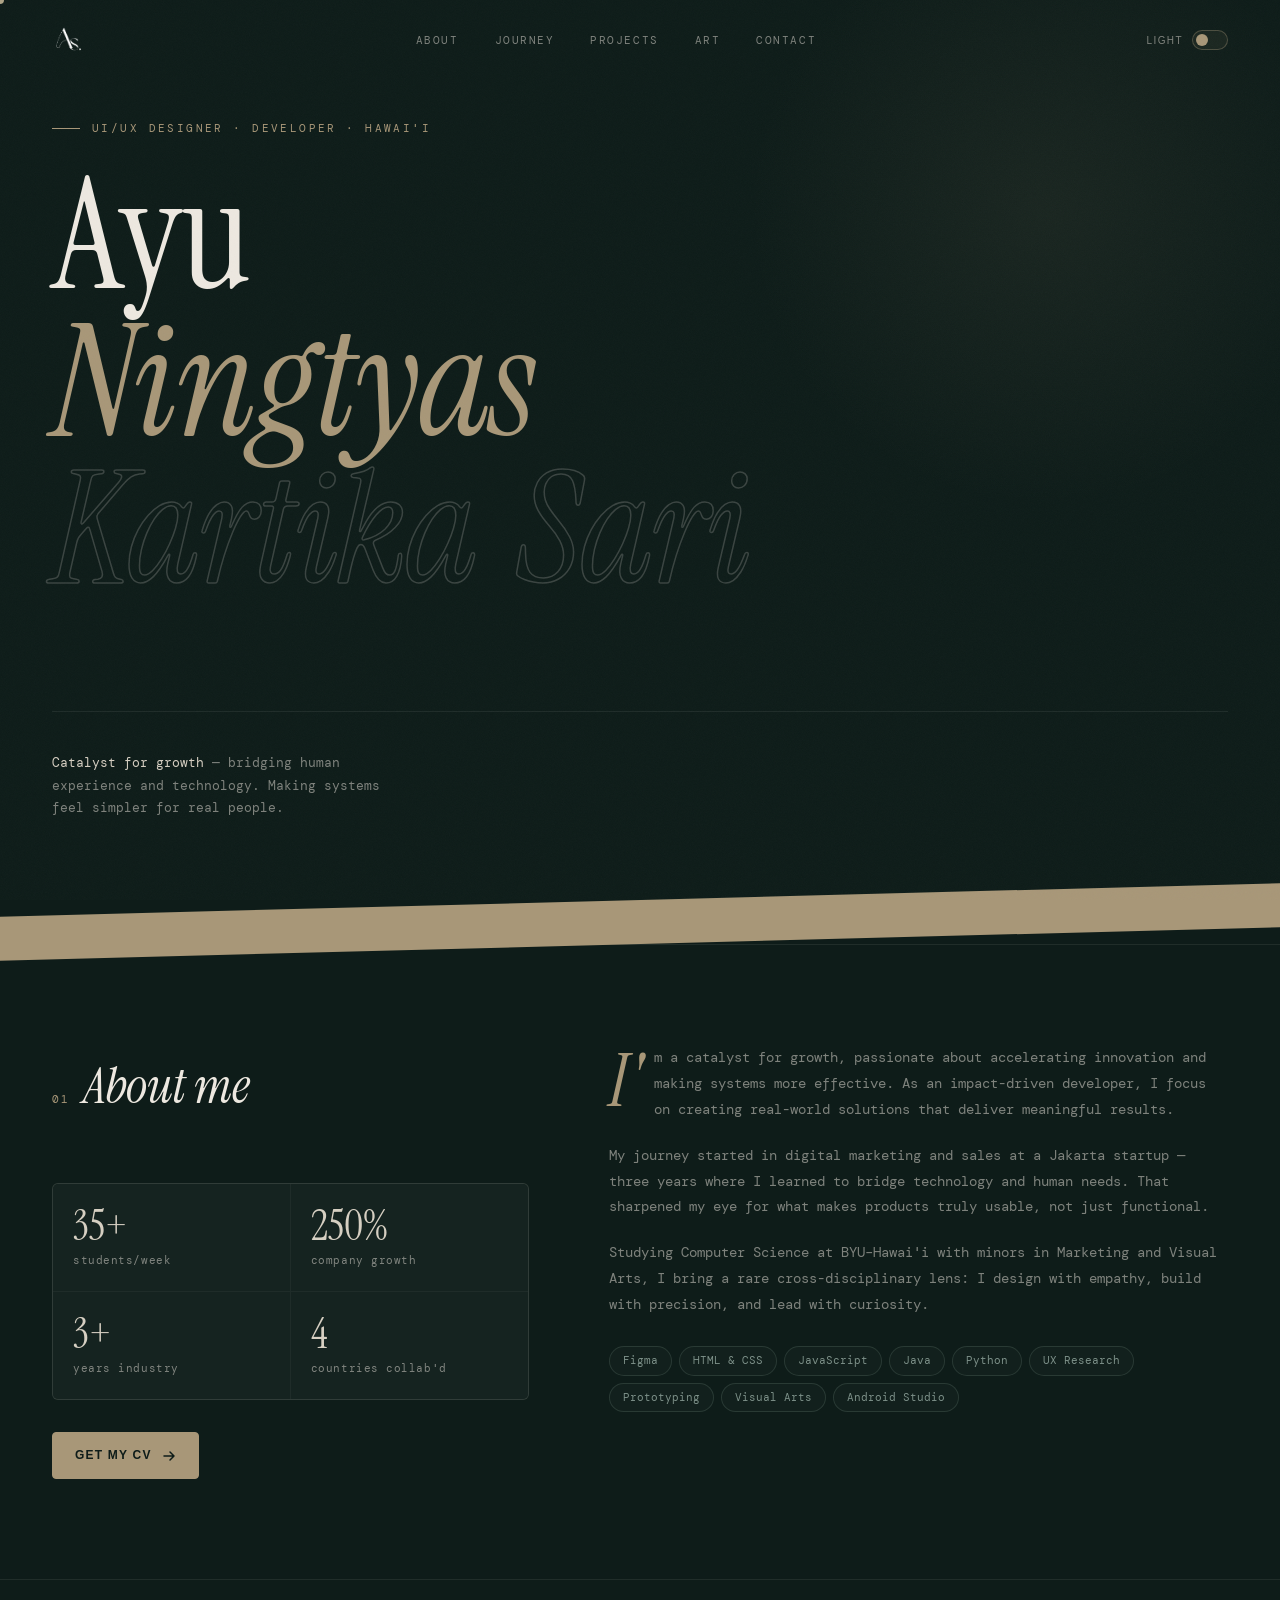
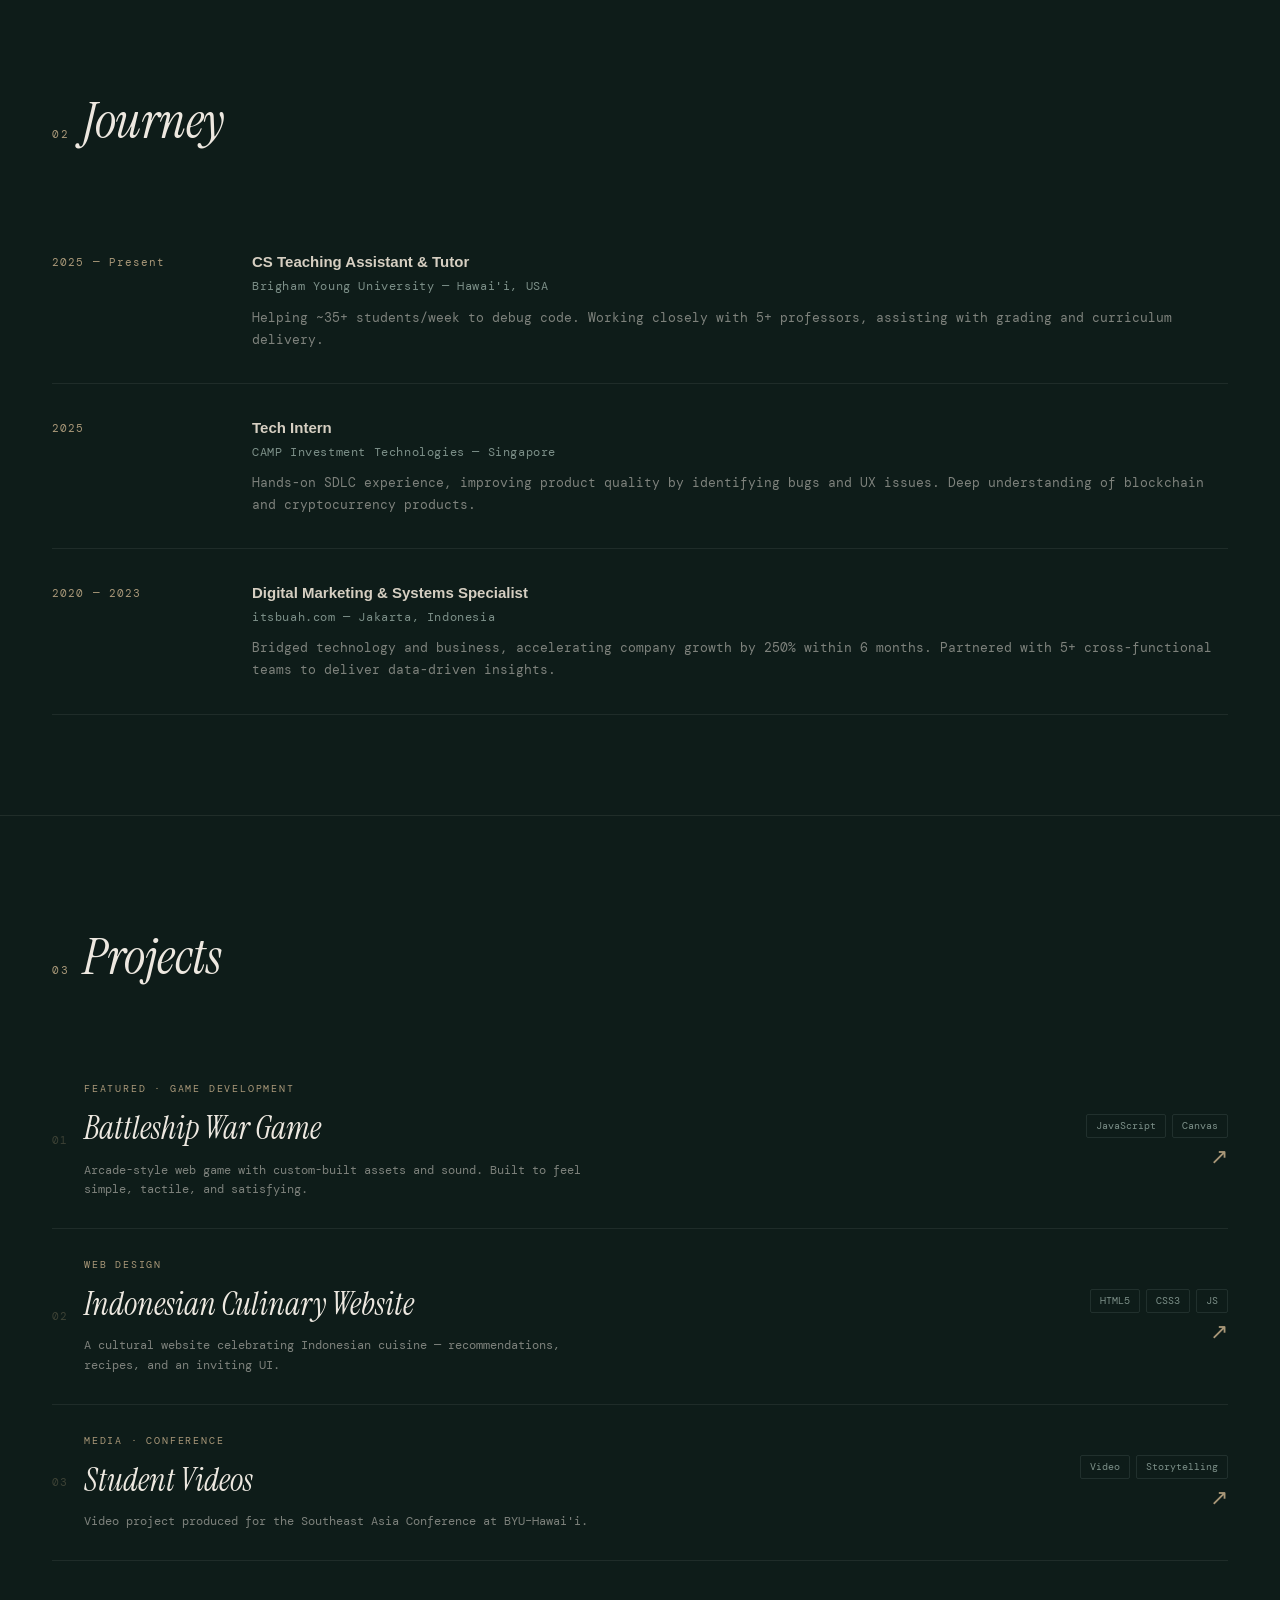
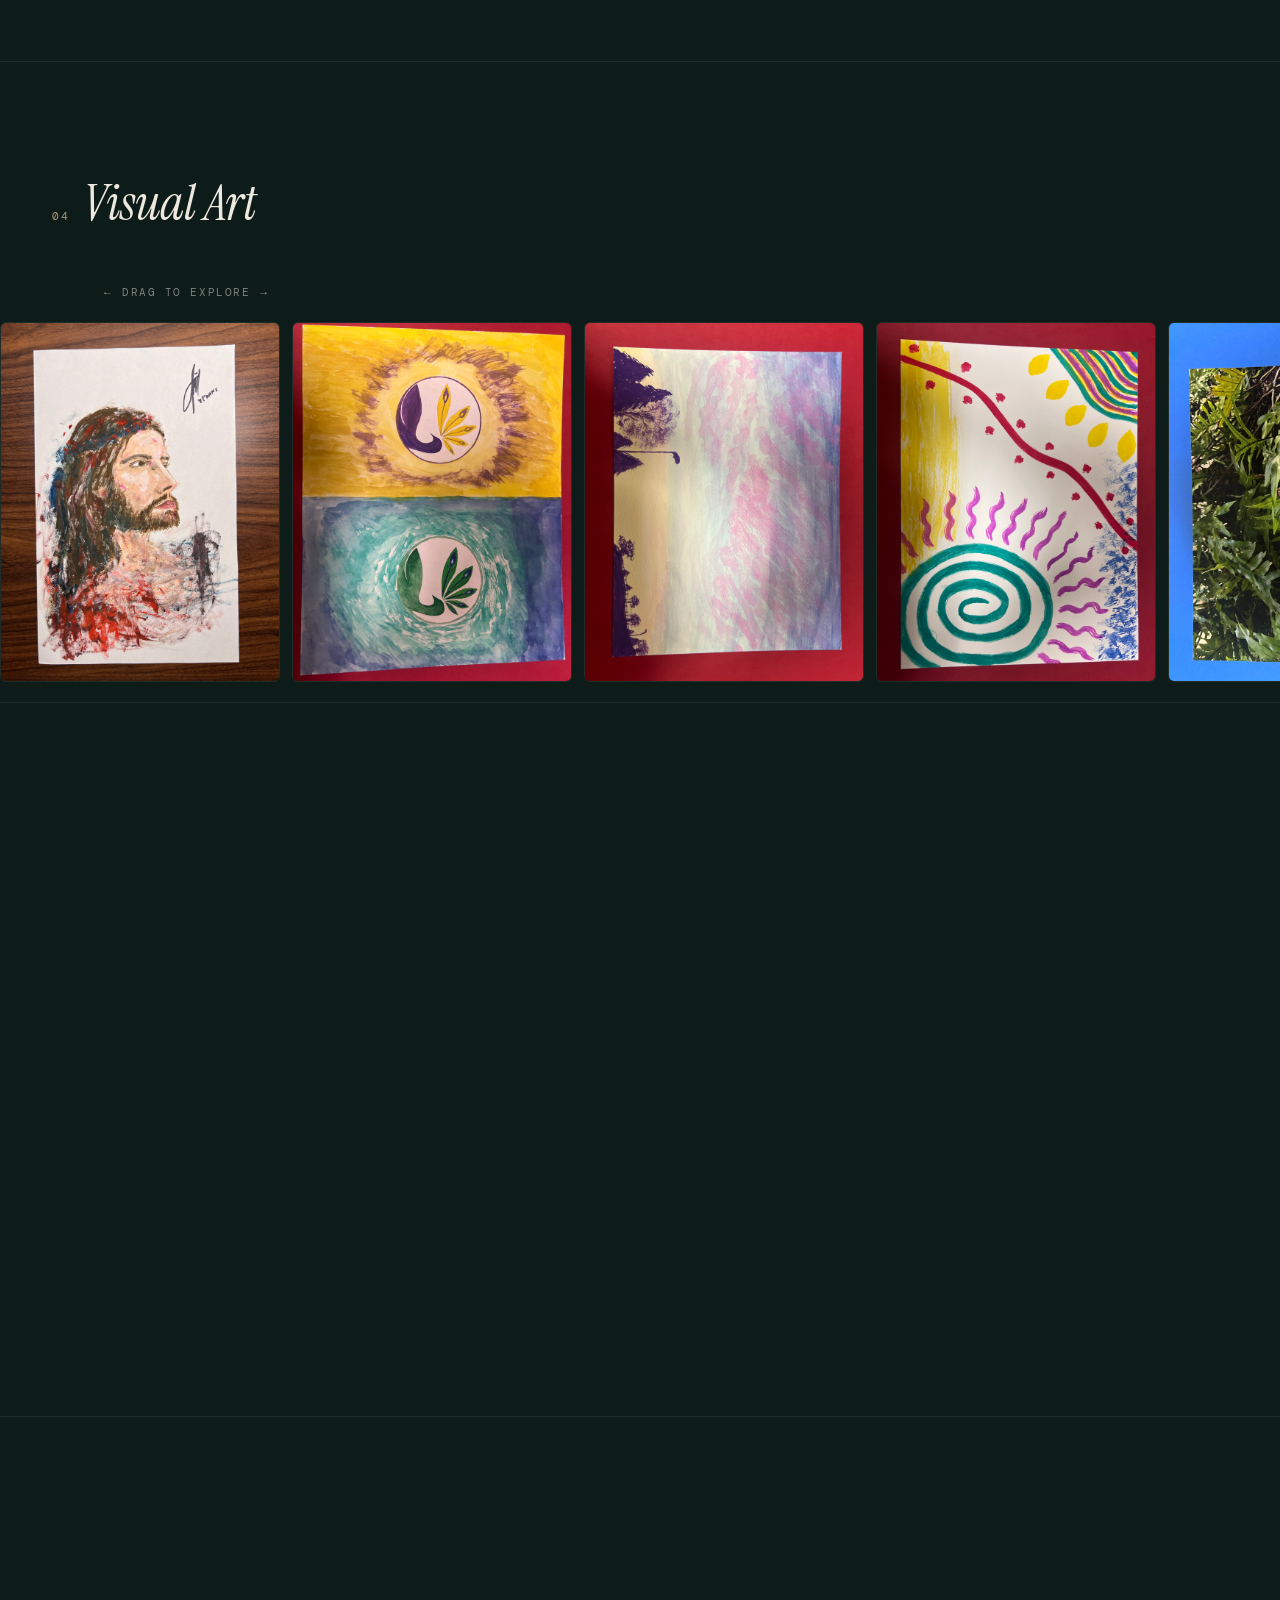
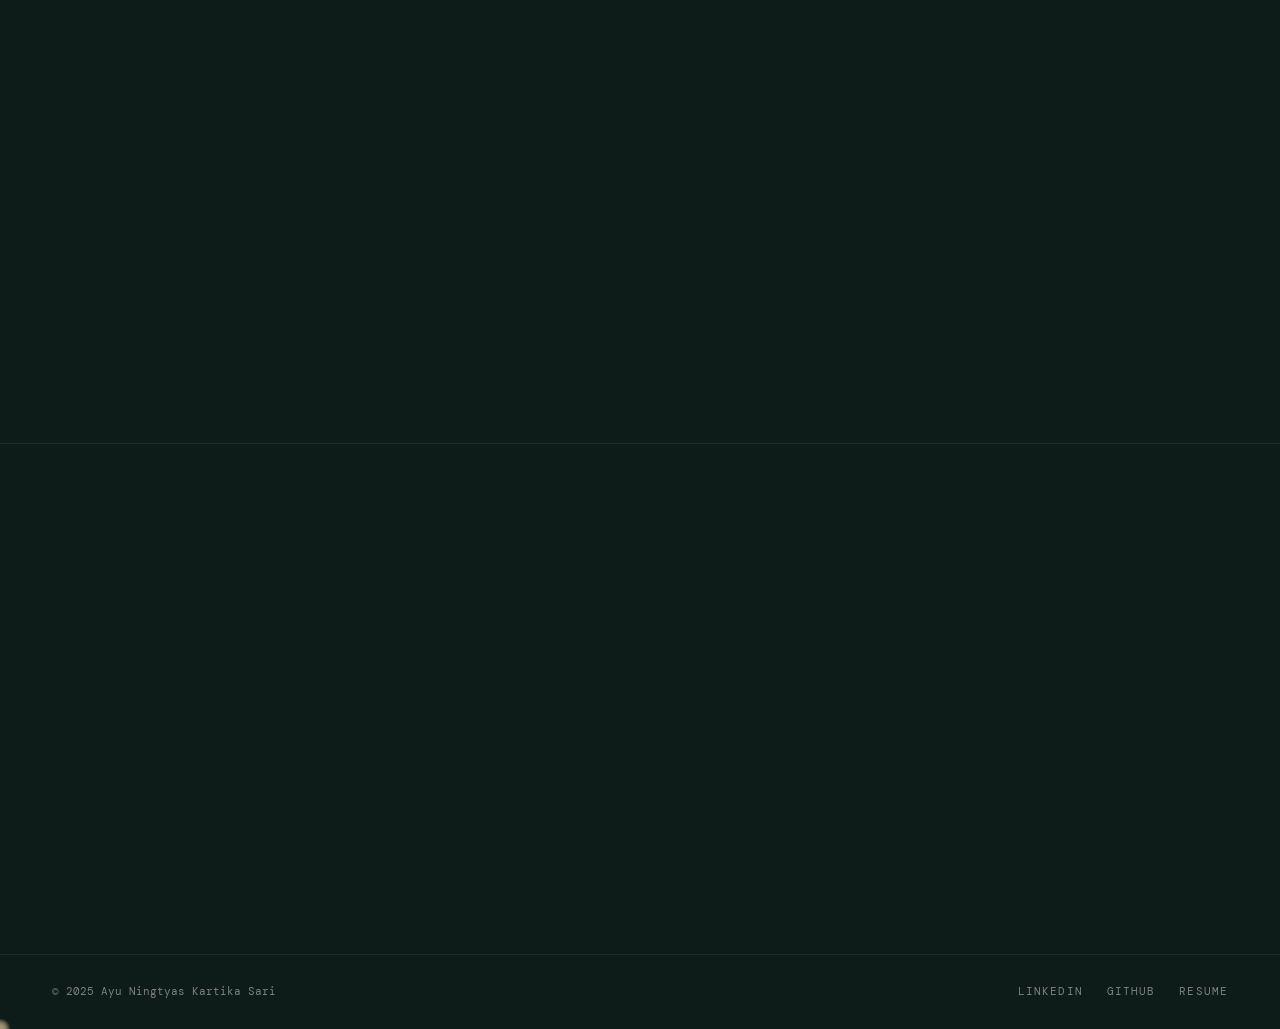
==== index.html @ 47a7afe1 "ass" ====
<!DOCTYPE html>
<html lang="en" data-theme="dark" data-lang="en">
<head>
<meta charset="UTF-8"/>
<meta name="viewport" content="width=device-width, initial-scale=1.0"/>
<title>Ayu Ningtyas Kartika Sari</title>
<link rel="icon" href="assets/favicon.ico" type="image/x-icon"/>
<link rel="preconnect" href="https://fonts.googleapis.com">
<link rel="preconnect" href="https://fonts.gstatic.com" crossorigin>
<link href="https://fonts.googleapis.com/css2?family=Instrument+Serif:ital@0;1&family=DM+Mono:wght@300;400;500&family=Cabinet+Grotesk:wght@400;500;700;800&display=swap" rel="stylesheet">
<style>
/* ── TOKENS ── */
:root[data-theme="dark"] {
  --bg:#0e1c19; --bg1:#152320; --bg2:#1c2e2a;
  --sand:#d6cfc2; --taupe:#a89778; --sage:#7d9089; --cream:#ede8e0;
  --muted:rgba(237,232,224,.5);
  --line:rgba(237,232,224,.08);
  --line2:rgba(168,151,120,.28);
  --ticker-bg:var(--taupe);
  --ticker-text:var(--bg);
  --shadow:none;
  --stat-bg:var(--bg1);
  --fb-bg:var(--bg1);
  --blog-bg:var(--bg1);
  --contact-bg:var(--bg1);
  --theme-icon:"☀️";
}
:root[data-theme="light"] {
  --bg:#f5f0e8; --bg1:#ece6da; --bg2:#e2dbd0;
  --sand:#3d2f1a; --taupe:#7a5c35; --sage:#4a6b60; --cream:#1a1208;
  --muted:rgba(26,18,8,.55);
  --line:rgba(26,18,8,.1);
  --line2:rgba(122,92,53,.35);
  --ticker-bg:#7a5c35;
  --ticker-text:#f5f0e8;
  --shadow:0 2px 24px rgba(0,0,0,.07);
  --stat-bg:#ece6da;
  --fb-bg:#ece6da;
  --blog-bg:#ece6da;
  --contact-bg:#ece6da;
  --theme-icon:"🌙";
}

*,*::before,*::after { margin:0; padding:0; box-sizing:border-box }
html { scroll-behavior:smooth; overflow-x:hidden }
body {
  background:var(--bg); color:var(--cream); font-family:var(--f-mono); font-size:13px;
  line-height:1.6; overflow-x:hidden; cursor:none;
  transition:background .4s ease, color .4s ease;
}
a { color:inherit; text-decoration:none }
img, video { display:block; max-width:100% }
:root {
  --f-ser:"Instrument Serif",Georgia,serif;
  --f-grk:"Cabinet Grotesk",sans-serif;
  --f-mono:"DM Mono",monospace;
  --ease:cubic-bezier(.16,1,.3,1);
  --spring:cubic-bezier(.34,1.56,.64,1);
}

/* ── GRAIN ── */
body::after {
  content:""; position:fixed; inset:0; z-index:9000; pointer-events:none; opacity:.028;
  background-image:url("data:image/svg+xml,%3Csvg xmlns='http://www.w3.org/2000/svg' width='300' height='300'%3E%3Cfilter id='n'%3E%3CfeTurbulence type='fractalNoise' baseFrequency='.85' numOctaves='4' stitchTiles='stitch'/%3E%3C/filter%3E%3Crect width='300' height='300' filter='url(%23n)'/%3E%3C/svg%3E");
  background-size:200px;
}

/* ── CURSOR ── */
#cur-dot {
  position:fixed; width:8px; height:8px; background:var(--taupe); border-radius:50%;
  pointer-events:none; z-index:9998; transform:translate(-50%,-50%); mix-blend-mode:screen;
}
#cur-label {
  position:fixed; font-family:var(--f-grk); font-size:11px; font-weight:700;
  letter-spacing:.08em; text-transform:uppercase; color:var(--bg); background:var(--taupe);
  padding:5px 10px; border-radius:20px; pointer-events:none; z-index:9999;
  transform:translate(-50%,-50%) scale(0);
  transition:transform .25s var(--spring), opacity .2s; opacity:0; white-space:nowrap;
}
.trail-dot { position:fixed; border-radius:50%; pointer-events:none; z-index:9996; transform:translate(-50%,-50%) }
body.cur-hover #cur-dot  { opacity:0 }
body.cur-hover #cur-label { transform:translate(-50%,-50%) scale(1); opacity:1 }

.theme-switch {
  display:flex; align-items:center; gap:9px; cursor:none;
  background:none; border:none; padding:0;
}
.theme-switch-label {
  font-family:var(--f-grk); font-size:10px; font-weight:500;
  letter-spacing:.14em; text-transform:uppercase; color:var(--muted);
  transition:color .3s; user-select:none;
}
.switch-track {
  width:36px; height:20px; border-radius:20px;
  border:1px solid rgba(168,151,120,.35);
  background:rgba(168,151,120,.08);
  position:relative; flex-shrink:0;
  transition:background .35s, border-color .35s;
}
[data-theme="light"] .switch-track { background:#a89778; border-color:#a89778 }
.switch-thumb {
  position:absolute; top:3px; left:3px;
  width:12px; height:12px; border-radius:50%;
  background:var(--taupe);
  transition:transform .35s var(--spring), background .35s;
}
[data-theme="light"] .switch-thumb { transform:translateX(16px); background:#fff }

/* ── NAV ── */
nav {
  position:fixed; top:0; left:0; right:0; z-index:500;
  padding:22px 52px; display:flex; align-items:center; justify-content:space-between;
  transition:padding .3s var(--ease), background .3s;
}
nav.stuck { padding:14px 52px; background:rgba(14,28,25,.82); backdrop-filter:blur(18px); border-bottom:1px solid var(--line) }
[data-theme="light"] nav.stuck { background:rgba(245,240,232,.88) }
.nav-mark { font-family:var(--f-ser); font-style:italic; font-size:1.1rem; color:var(--taupe); letter-spacing:.02em }
.nav-links { list-style:none; display:flex; gap:36px }
.nav-links a { font-size:11px; letter-spacing:.14em; text-transform:uppercase; color:var(--muted); display:inline-block; transition:color .2s }
.nav-links a:hover { color:var(--cream) }
.nav-right { display:flex; align-items:center; gap:16px }
.nav-ham { display:none; flex-direction:column; gap:5px; background:none; border:none; cursor:none; padding:4px }
.nav-ham span { display:block; width:22px; height:1.5px; background:var(--sand); transition:transform .3s, opacity .3s }
.nav-ham.open span:nth-child(1) { transform:translateY(6.5px) rotate(45deg) }
.nav-ham.open span:nth-child(2) { opacity:0 }
.nav-ham.open span:nth-child(3) { transform:translateY(-6.5px) rotate(-45deg) }
.mob-nav {
  position:fixed; inset:0; z-index:490; background:var(--bg1);
  display:flex; flex-direction:column; align-items:center; justify-content:center; gap:28px;
  opacity:0; pointer-events:none; transition:opacity .35s var(--ease), background .4s;
}
.mob-nav.open { opacity:1; pointer-events:all }
.mob-nav a {
  font-family:var(--f-ser); font-style:italic; font-size:clamp(2.2rem,7vw,3.8rem);
  color:var(--sand); position:relative; overflow:hidden; display:inline-block;
}
.mob-nav a::after {
  content:attr(data-text); position:absolute; top:0; left:0; color:var(--taupe);
  clip-path:inset(0 100% 0 0); transition:clip-path .4s var(--ease);
}
.mob-nav a:hover::after { clip-path:inset(0 0% 0 0) }

/* ── HERO ── */
.hero { min-height:100svh; padding:120px 52px 80px; display:grid; grid-template-rows:1fr auto; position:relative; overflow:hidden }
.hero-blob {
  position:absolute; top:-10%; right:-5%; width:600px; height:600px;
  background:radial-gradient(ellipse,rgba(168,151,120,.08) 0%,transparent 70%);
  pointer-events:none; animation:blobbreathe 8s ease-in-out infinite;
}
@keyframes blobbreathe { 0%,100%{transform:scale(1) rotate(0deg)} 50%{transform:scale(1.08) rotate(6deg)} }

.hero-tag {
  font-size:11px; letter-spacing:.22em; text-transform:uppercase; color:var(--taupe);
  margin-bottom:28px; display:flex; align-items:center; gap:12px;
  opacity:0; animation:fadein .6s .1s var(--ease) forwards;
}
.hero-tag::before { content:""; width:28px; height:1px; background:var(--taupe) }
@keyframes fadein { to { opacity:1 } }

.mag-row {
  font-family:var(--f-ser); font-size:clamp(4.5rem,12vw,11rem);
  font-weight:400; line-height:.92; letter-spacing:-.02em;
  display:flex; flex-wrap:wrap; gap:0 .01em; margin-bottom:6px;
  opacity:0; animation:fadein .6s var(--ease) forwards;
}
.mag-row.row1 { animation-delay:.2s }
.mag-row.row2 { font-style:italic; color:var(--taupe); animation-delay:.35s }
.mag-row.row3 { -webkit-text-stroke:1.5px rgba(237,232,224,.2); color:transparent; font-style:italic; animation-delay:.5s }
[data-theme="light"] .mag-row.row3 { -webkit-text-stroke:1.5px rgba(26,18,8,.2) }
.mag-ch { display:inline-block; cursor:none; transition:transform .35s var(--spring), color .2s }
.mag-row.row2 .mag-ch:hover { color:var(--sand); -webkit-text-stroke:0 }
.mag-row.row3 .mag-ch:hover { -webkit-text-stroke:1.5px rgba(237,232,224,.55) }
[data-theme="light"] .mag-row.row3 .mag-ch:hover { -webkit-text-stroke:1.5px rgba(26,18,8,.55) }

.hero-bottom {
  display:flex; align-items:flex-end; justify-content:space-between; gap:24px; flex-wrap:wrap;
  padding-top:40px; border-top:1px solid var(--line);
  opacity:0; animation:fadein .7s .8s var(--ease) forwards;
}
.hero-desc { max-width:340px; color:var(--muted); font-size:13px; line-height:1.75 }
.hero-desc strong { color:var(--sand); font-weight:400 }
.scroll-line { width:1px; height:52px; background:linear-gradient(var(--taupe),transparent); animation:pulse 2.2s ease-in-out infinite }
@keyframes pulse { 0%,100%{opacity:.4;transform:scaleY(1)} 50%{opacity:1;transform:scaleY(1.15)} }

/* ── TICKER ── */
.ticker-outer { overflow:hidden; background:var(--ticker-bg); padding:11px 0; transform:skewY(-1.5deg); margin:0 -4px; transition:background .4s }
.ticker-inner { display:flex; width:max-content; animation:tickscroll 22s linear infinite; transform:skewY(1.5deg) }
.ticker-inner:hover { animation-play-state:paused }
.t-item { font-family:var(--f-grk); font-size:12px; font-weight:700; letter-spacing:.14em; text-transform:uppercase; color:var(--ticker-text); padding:0 28px; white-space:nowrap; transition:color .4s }
.t-sep { color:rgba(14,28,25,.4); padding:0 4px }
[data-theme="light"] .t-sep { color:rgba(245,240,232,.4) }
@keyframes tickscroll { from{transform:skewY(1.5deg) translateX(0)} to{transform:skewY(1.5deg) translateX(-50%)} }

/* ── SECTIONS ── */
.sec { padding:100px 52px; border-top:1px solid var(--line) }
.sec-row { display:flex; align-items:baseline; gap:14px; margin-bottom:56px }
.sec-num { font-size:11px; color:var(--taupe); letter-spacing:.14em }
.sec-title { font-family:var(--f-ser); font-style:italic; font-size:clamp(2.2rem,4vw,3.4rem); font-weight:400; color:var(--cream); letter-spacing:-.01em }

/* ── ABOUT ── */
#about.sec { display:grid; grid-template-columns:1fr 1.3fr; gap:80px; align-items:start }
.about-sticky { position:sticky; top:100px }
.stat-grid { display:grid; grid-template-columns:1fr 1fr; gap:1px; background:var(--line); border:1px solid var(--line); border-radius:6px; overflow:hidden; margin-bottom:32px; transition:background .4s }
.stat-cell { background:var(--stat-bg); padding:22px 20px; position:relative; overflow:hidden; transition:background .4s }
.stat-cell::before { content:""; position:absolute; inset:0; background:var(--taupe); opacity:0; transition:opacity .3s }
.stat-cell:hover::before { opacity:.06 }
.stat-n { font-family:var(--f-ser); font-size:2.6rem; color:var(--sand); line-height:1; display:block }
.stat-l { font-size:11px; color:var(--muted); margin-top:4px; display:block; letter-spacing:.05em }
.cv-btn {
  display:inline-flex; align-items:center; gap:10px;
  font-family:var(--f-grk); font-size:12px; font-weight:700; letter-spacing:.1em; text-transform:uppercase;
  color:var(--bg); background:var(--taupe); padding:13px 22px; border-radius:4px; border:1.5px solid var(--taupe);
  transition:background .2s, gap .25s var(--spring), transform .2s var(--spring); cursor:none;
}
.cv-btn:hover { background:var(--sand); gap:18px; transform:translateY(-3px) }
.cv-btn svg { transition:transform .25s var(--spring) }
.cv-btn:hover svg { transform:translateX(4px) }
.about-body p { font-size:14px; color:var(--muted); line-height:1.85; margin-bottom:20px }
.drop-cap::first-letter { font-family:var(--f-ser); font-size:4.5rem; font-style:italic; float:left; line-height:.72; margin-right:10px; margin-top:10px; color:var(--taupe) }
.skill-chips { display:flex; flex-wrap:wrap; gap:7px; margin-top:28px }
.chip { font-size:11px; color:var(--sage); border:1px solid rgba(125,144,137,.22); padding:5px 13px; border-radius:20px; background:rgba(125,144,137,.04); transition:color .2s, border-color .2s, transform .2s var(--spring); cursor:none }
.chip:hover { color:var(--cream); border-color:rgba(125,144,137,.5); transform:translateY(-2px) }

/* ── JOURNEY ── */
.journey-list { display:grid; gap:0 }
.j-item { display:grid; grid-template-columns:160px 1fr; gap:0 40px; padding:32px 0; border-bottom:1px solid var(--line); position:relative; transition:padding-left .3s var(--ease) }
.j-item::before { content:""; position:absolute; left:0; top:0; bottom:0; width:2px; background:var(--taupe); transform:scaleY(0); transform-origin:top; transition:transform .4s var(--ease) }
.j-item:hover { padding-left:16px }
.j-item:hover::before { transform:scaleY(1) }
.j-date { font-size:11px; color:var(--taupe); letter-spacing:.1em; padding-top:4px }
.j-role { font-family:var(--f-grk); font-size:15px; font-weight:700; color:var(--sand); margin-bottom:3px }
.j-org { font-size:12px; color:var(--sage); letter-spacing:.05em; margin-bottom:10px }
.j-desc { font-size:13px; color:var(--muted); line-height:1.7 }

/* ── PROJECTS ── */
.proj-list { display:grid; gap:0 }
.proj-item {
  display:grid; grid-template-columns:1fr auto; align-items:center; gap:20px;
  padding:28px 0; border-bottom:1px solid var(--line); cursor:none;
  position:relative; overflow:hidden; transition:padding-left .3s var(--ease);
}
.proj-item::after { content:""; position:absolute; inset:0; background:linear-gradient(90deg,rgba(168,151,120,.05),transparent); opacity:0; transition:opacity .3s }
.proj-item:hover { padding-left:20px }
.proj-item:hover::after { opacity:1 }
.proj-num { position:absolute; left:0; font-size:11px; color:rgba(168,151,120,.3); letter-spacing:.1em; transition:color .2s }
.proj-item:hover .proj-num { color:var(--taupe) }
.proj-left { padding-left:32px }
.proj-cat { font-size:10px; letter-spacing:.18em; text-transform:uppercase; color:var(--taupe); margin-bottom:6px }
.proj-name { font-family:var(--f-ser); font-size:clamp(1.4rem,2.5vw,2rem); font-style:italic; color:var(--cream); transition:color .2s }
.proj-item:hover .proj-name { color:var(--sand) }
.proj-desc { font-size:12px; color:var(--muted); margin-top:6px; max-width:520px; line-height:1.65 }
.proj-right { display:flex; flex-direction:column; align-items:flex-end; gap:8px }
.proj-tags { display:flex; gap:6px; flex-wrap:wrap; justify-content:flex-end }
.proj-tag { font-size:10px; color:var(--sage); border:1px solid rgba(125,144,137,.18); padding:3px 9px; border-radius:2px }
.proj-arrow { font-size:1.4rem; color:var(--taupe); transition:transform .3s var(--spring), color .2s; line-height:1 }
.proj-item:hover .proj-arrow { transform:translate(6px,-4px); color:var(--sand) }
#proj-preview {
  position:fixed; width:220px; height:140px; border-radius:6px; overflow:hidden;
  pointer-events:none; z-index:600; opacity:0; transform:scale(.9) rotate(-3deg);
  transition:opacity .25s var(--ease), transform .3s var(--spring); border:1px solid var(--line2);
}
#proj-preview img, #proj-preview video { width:100%; height:100%; object-fit:cover }

/* ── ART ── */
.art-outer { overflow:hidden }
.art-track {
  display:flex; gap:12px; padding:0 52px 20px;
  overflow-x:auto; scroll-snap-type:x mandatory; scrollbar-width:none; cursor:grab;
}
.art-track:active { cursor:grabbing }
.art-track::-webkit-scrollbar { display:none }
.art-card { flex:0 0 280px; height:360px; border-radius:6px; overflow:hidden; position:relative; border:1px solid var(--line); scroll-snap-align:start }
.art-card img { width:100%; height:100%; object-fit:cover; transition:transform .5s var(--ease), filter .4s }
.art-card:hover img { transform:scale(1.06); filter:brightness(1.08) }
.art-card-cap {
  position:absolute; bottom:0; left:0; right:0; padding:40px 18px 18px;
  background:linear-gradient(transparent,rgba(14,28,25,.9));
  font-family:var(--f-grk); font-size:13px; font-weight:600; color:var(--sand); letter-spacing:.04em;
  transform:translateY(6px); opacity:0; transition:opacity .3s, transform .3s var(--ease);
}
[data-theme="light"] .art-card-cap { background:linear-gradient(transparent,rgba(50,35,15,.85)) }
.art-card:hover .art-card-cap { opacity:1; transform:translateY(0) }
.drag-hint { padding:12px 52px 0; font-size:11px; letter-spacing:.14em; text-transform:uppercase; color:var(--muted); display:flex; align-items:center; gap:10px; margin-bottom:20px }
.drag-hint::before { content:"←"; color:var(--taupe) }
.drag-hint::after  { content:"→"; color:var(--taupe) }

/* ── FEEDBACK ── */
.fb-grid { display:grid; grid-template-columns:repeat(3,1fr); gap:12px }
.fb-card { border:1px solid var(--line); border-radius:6px; padding:28px; background:var(--fb-bg); transition:border-color .3s, transform .3s var(--ease), background .4s }
.fb-card:hover { border-color:var(--line2); transform:translateY(-4px) }
.fb-q { font-family:var(--f-ser); font-size:4rem; line-height:.6; color:var(--taupe); opacity:.3; margin-bottom:16px }
.fb-text { font-size:13px; color:var(--muted); line-height:1.8; font-style:italic; margin-bottom:20px }
.fb-author { border-top:1px solid var(--line); padding-top:16px }
.fb-name { font-family:var(--f-grk); font-size:13px; font-weight:700; color:var(--sand) }
.fb-ctx { font-size:11px; color:var(--muted); margin-top:2px; letter-spacing:.04em }
.fb-date { font-size:10px; color:var(--taupe); margin-top:6px; letter-spacing:.1em }

/* ── BLOGS ── */
.blog-grid { display:grid; grid-template-columns:1fr 1fr; gap:12px }
.blog-card { border:1px solid var(--line); border-radius:6px; padding:28px; background:var(--blog-bg); transition:border-color .3s, transform .3s var(--ease), background .4s }
.blog-card:hover { border-color:var(--line2); transform:translateY(-3px) }
.blog-eyebrow { font-size:10px; letter-spacing:.18em; text-transform:uppercase; color:var(--taupe); display:flex; align-items:center; gap:8px; margin-bottom:14px }
.blog-eyebrow::before { content:""; width:18px; height:1px; background:var(--taupe) }
.blog-title { font-family:var(--f-grk); font-size:17px; font-weight:700; color:var(--sand); margin-bottom:10px; line-height:1.3 }
.blog-desc { font-size:13px; color:var(--muted); line-height:1.7; margin-bottom:20px }
.blog-links { display:flex; flex-direction:column; gap:9px }
.blog-link { font-size:12px; color:var(--sage); display:flex; align-items:center; gap:6px; transition:color .2s, gap .2s var(--spring) }
.blog-link::before { content:"→"; color:var(--taupe); font-size:11px; flex-shrink:0 }
.blog-link:hover { color:var(--cream); gap:10px }

/* ── CONTACT ── */
.contact-wrap { display:grid; grid-template-columns:1fr 1fr; gap:80px; align-items:center }
.contact-hl { font-family:var(--f-ser); font-size:clamp(3rem,6vw,5.5rem); font-weight:400; line-height:1.05; color:var(--cream) }
.contact-hl em { font-style:italic; color:var(--taupe) }
.contact-sub { margin-top:18px; font-size:14px; color:var(--muted); line-height:1.7; max-width:380px }
.contact-items { display:flex; flex-direction:column; gap:10px }
.contact-row {
  display:flex; align-items:center; justify-content:space-between;
  padding:16px 22px; border:1px solid var(--line); border-radius:4px; background:var(--contact-bg);
  transition:border-color .25s, transform .25s var(--spring), background .4s; cursor:none;
}
.contact-row:hover { border-color:var(--line2); transform:translateX(6px) }
.contact-label { font-size:10px; letter-spacing:.14em; text-transform:uppercase; color:var(--taupe); margin-bottom:3px }
.contact-val { font-family:var(--f-grk); font-size:13px; font-weight:600; color:var(--sand) }
.contact-arr { color:var(--taupe); font-size:1.2rem; transition:transform .25s var(--spring) }
.contact-row:hover .contact-arr { transform:translateX(4px) }
.send-btn {
  display:block; text-align:center; background:var(--taupe); color:var(--bg);
  font-family:var(--f-grk); font-size:12px; font-weight:700; letter-spacing:.12em; text-transform:uppercase;
  padding:15px 22px; border-radius:4px; margin-top:10px;
  transition:background .2s, transform .2s var(--spring); cursor:none;
}
.send-btn:hover { background:var(--sand); transform:translateY(-3px) }

/* ── FOOTER ── */
footer { padding:28px 52px; border-top:1px solid var(--line); display:flex; align-items:center; justify-content:space-between; flex-wrap:wrap; gap:12px }
.foot-copy { font-size:11px; color:var(--muted) }
.foot-links { display:flex; gap:24px }
.foot-links a { font-size:11px; letter-spacing:.1em; text-transform:uppercase; color:var(--muted); transition:color .2s }
.foot-links a:hover { color:var(--sand) }

/* ── REVEAL ── */
.r { opacity:0; transform:translateY(22px); transition:opacity .7s var(--ease), transform .7s var(--ease) }
.r.d1 { transition-delay:.1s } .r.d2 { transition-delay:.2s } .r.d3 { transition-delay:.3s }
.r.on { opacity:1; transform:translateY(0) }

/* ── RESPONSIVE ── */
@media(max-width:960px) {
  #about.sec { grid-template-columns:1fr; gap:40px }
  .about-sticky { position:static }
  .fb-grid { grid-template-columns:1fr }
  .blog-grid { grid-template-columns:1fr }
  .contact-wrap { grid-template-columns:1fr; gap:40px }
}
@media(max-width:768px) {
  nav, nav.stuck { padding:16px 24px }
  .nav-links { display:none } .nav-ham { display:flex }
  .hero { padding:100px 24px 60px }
  .sec { padding:80px 24px }
  .art-track { padding:0 24px 20px }
  .drag-hint { padding:12px 24px 0 }
  footer { padding:24px }
  .j-item { grid-template-columns:1fr; gap:6px }
  .proj-item { grid-template-columns:1fr }
  .proj-right { align-items:flex-start; flex-direction:row; flex-wrap:wrap }
  #proj-preview { display:none }
  .ctrl-btn { padding:7px 10px; font-size:10px }
}
@media(prefers-reduced-motion:reduce) { *,*::before,*::after { animation-duration:.01ms!important; transition-duration:.01ms!important } }
</style>
</head>
<body>

<!-- CURSOR -->
<div id="cur-dot"></div>
<div id="cur-label"></div>

<!-- NAV -->
<nav id="nav">
  <a href="#top"><img src="assets/logo.png" alt="Ayu Ningtyas" style="height:36px;width:auto;display:block;"></a>
  <ul class="nav-links">
    <li><a href="#about" data-i18n="nav_about">About</a></li>
    <li><a href="#journey" data-i18n="nav_journey">Journey</a></li>
    <li><a href="#projects" data-i18n="nav_projects">Projects</a></li>
    <li><a href="#art" data-i18n="nav_art">Art</a></li>
    <li><a href="#contact" data-i18n="nav_contact">Contact</a></li>
  </ul>
  <div class="nav-right">
    <button class="theme-switch" id="themeBtn" aria-label="Toggle theme" data-cur="Theme">
      <span class="theme-switch-label" id="themeLabel">Light</span>
      <div class="switch-track"><div class="switch-thumb"></div></div>
    </button>
    <button class="nav-ham" id="navHam" aria-label="Menu"><span></span><span></span><span></span></button>
  </div>
</nav>

<!-- MOBILE NAV -->
<nav class="mob-nav" id="mobNav">
  <a href="#about"    data-text="About"    class="mob-link" data-i18n="nav_about">About</a>
  <a href="#journey"  data-text="Journey"  class="mob-link" data-i18n="nav_journey">Journey</a>
  <a href="#projects" data-text="Projects" class="mob-link" data-i18n="nav_projects">Projects</a>
  <a href="#art"      data-text="Art"      class="mob-link" data-i18n="nav_art">Art</a>
  <a href="#contact"  data-text="Contact"  class="mob-link" data-i18n="nav_contact">Contact</a>
</nav>

<!-- HERO -->
<section class="hero" id="top">
  <div class="hero-blob" aria-hidden="true"></div>
  <div>
    <p class="hero-tag" data-i18n="hero_tag">UI/UX Designer · Developer · Hawai'i</p>
    <div class="mag-row row1" id="heroRow1" aria-label="Ayu"></div>
    <div class="mag-row row2" id="heroRow2" aria-label="Ningtyas"></div>
    <div class="mag-row row3" id="heroRow3" aria-label="Kartika Sari"></div>
  </div>
  <div class="hero-bottom">
    <p class="hero-desc" data-i18n="hero_desc"><strong>Catalyst for growth</strong> — bridging human experience and technology. Making systems feel simpler for real people.</p>
  </div>
</section>

<!-- DIAGONAL STRIP -->
<div class="ticker-outer" style="height:44px;"></div>

<!-- ABOUT -->
<section id="about" class="sec">
  <div class="about-sticky r">
    <div class="sec-row"><span class="sec-num">01</span><h2 class="sec-title" data-scramble data-i18n="sec_about">About me</h2></div>
    <div class="stat-grid">
      <div class="stat-cell"><span class="stat-n">35+</span><span class="stat-l" data-i18n="stat1">students/week</span></div>
      <div class="stat-cell"><span class="stat-n">250%</span><span class="stat-l" data-i18n="stat2">company growth</span></div>
      <div class="stat-cell"><span class="stat-n">3+</span><span class="stat-l" data-i18n="stat3">years industry</span></div>
      <div class="stat-cell"><span class="stat-n">4</span><span class="stat-l" data-i18n="stat4">countries collab'd</span></div>
    </div>
    <a href="/assets/resume_ayu_sari.pdf" download class="cv-btn" data-cur="Download">
      <span data-i18n="cv_btn">Get my CV</span>
      <svg width="14" height="14" viewBox="0 0 14 14" fill="none"><path d="M2 7H12M12 7L8 3M12 7L8 11" stroke="currentColor" stroke-width="1.5" stroke-linecap="round" stroke-linejoin="round"/></svg>
    </a>
  </div>
  <div class="about-body r d1">
    <p class="drop-cap" data-i18n="about_p1">I'm a catalyst for growth, passionate about accelerating innovation and making systems more effective. As an impact-driven developer, I focus on creating real-world solutions that deliver meaningful results.</p>
    <p data-i18n="about_p2">My journey started in digital marketing and sales at a Jakarta startup — three years where I learned to bridge technology and human needs. That sharpened my eye for what makes products truly usable, not just functional.</p>
    <p data-i18n="about_p3">Studying Computer Science at BYU–Hawai'i with minors in Marketing and Visual Arts, I bring a rare cross-disciplinary lens: I design with empathy, build with precision, and lead with curiosity.</p>
    <div class="skill-chips">
      <span class="chip">Figma</span><span class="chip">HTML & CSS</span><span class="chip">JavaScript</span>
      <span class="chip">Java</span><span class="chip">Python</span><span class="chip">UX Research</span>
      <span class="chip">Prototyping</span><span class="chip">Visual Arts</span><span class="chip">Android Studio</span>
    </div>
  </div>
</section>

<!-- JOURNEY -->
<section id="journey" class="sec">
  <div class="sec-row r"><span class="sec-num">02</span><h2 class="sec-title" data-scramble data-i18n="sec_journey">Journey</h2></div>
  <div class="journey-list">
    <div class="j-item r">
      <div class="j-date" data-i18n="j1_date">2025 — Present</div>
      <div class="j-right">
        <div class="j-role" data-i18n="j1_role">CS Teaching Assistant & Tutor</div>
        <div class="j-org" data-i18n="j1_org">Brigham Young University — Hawai'i, USA</div>
        <div class="j-desc" data-i18n="j1_desc">Helping ~35+ students/week to debug code. Working closely with 5+ professors, assisting with grading and curriculum delivery.</div>
      </div>
    </div>
    <div class="j-item r d1">
      <div class="j-date" data-i18n="j2_date">2025</div>
      <div class="j-right">
        <div class="j-role" data-i18n="j2_role">Tech Intern</div>
        <div class="j-org" data-i18n="j2_org">CAMP Investment Technologies — Singapore</div>
        <div class="j-desc" data-i18n="j2_desc">Hands-on SDLC experience, improving product quality by identifying bugs and UX issues. Deep understanding of blockchain and cryptocurrency products.</div>
      </div>
    </div>
    <div class="j-item r d2">
      <div class="j-date" data-i18n="j3_date">2020 — 2023</div>
      <div class="j-right">
        <div class="j-role" data-i18n="j3_role">Digital Marketing & Systems Specialist</div>
        <div class="j-org" data-i18n="j3_org">itsbuah.com — Jakarta, Indonesia</div>
        <div class="j-desc" data-i18n="j3_desc">Bridged technology and business, accelerating company growth by 250% within 6 months. Partnered with 5+ cross-functional teams to deliver data-driven insights.</div>
      </div>
    </div>
  </div>
</section>

<!-- PROJECTS -->
<section id="projects" class="sec">
  <div class="sec-row r"><span class="sec-num">03</span><h2 class="sec-title" data-scramble data-i18n="sec_projects">Projects</h2></div>
  <div id="proj-preview"></div>
  <div class="proj-list">
    <div class="proj-item r" data-preview="/assets/battleship.mp4" data-preview-type="video" data-cur="Play">
      <span class="proj-num">01</span>
      <div class="proj-left">
        <div class="proj-cat" data-i18n="p1_cat">Featured · Game Development</div>
        <div class="proj-name" data-i18n="p1_name">Battleship War Game</div>
        <div class="proj-desc" data-i18n="p1_desc">Arcade-style web game with custom-built assets and sound. Built to feel simple, tactile, and satisfying.</div>
      </div>
      <div class="proj-right">
        <div class="proj-tags"><span class="proj-tag">JavaScript</span><span class="proj-tag">Canvas</span></div>
        <a href="https://ayuningtyaskartikas.github.io/mybattleshipwar/main.html" target="_blank" class="proj-arrow">↗</a>
      </div>
    </div>
    <div class="proj-item r d1" data-preview="/assets/web.png" data-preview-type="img" data-cur="View">
      <span class="proj-num">02</span>
      <div class="proj-left">
        <div class="proj-cat" data-i18n="p2_cat">Web Design</div>
        <div class="proj-name" data-i18n="p2_name">Indonesian Culinary Website</div>
        <div class="proj-desc" data-i18n="p2_desc">A cultural website celebrating Indonesian cuisine — recommendations, recipes, and an inviting UI.</div>
      </div>
      <div class="proj-right">
        <div class="proj-tags"><span class="proj-tag">HTML5</span><span class="proj-tag">CSS3</span><span class="proj-tag">JS</span></div>
        <a href="https://cs401w2018.github.io/projects-ayuningtyaskartikas/final/indonesia-culinary/menu.html" target="_blank" class="proj-arrow">↗</a>
      </div>
    </div>
    <div class="proj-item r d2" data-preview="/assets/student.png" data-preview-type="img" data-cur="View">
      <span class="proj-num">03</span>
      <div class="proj-left">
        <div class="proj-cat" data-i18n="p3_cat">Media · Conference</div>
        <div class="proj-name" data-i18n="p3_name">Student Videos</div>
        <div class="proj-desc" data-i18n="p3_desc">Video project produced for the Southeast Asia Conference at BYU–Hawai'i.</div>
      </div>
      <div class="proj-right">
        <div class="proj-tags"><span class="proj-tag">Video</span><span class="proj-tag">Storytelling</span></div>
        <a href="https://bg.byuh.edu/student-videos" target="_blank" class="proj-arrow">↗</a>
      </div>
    </div>
  </div>
</section>

<!-- ART -->
<section id="art" class="sec" style="padding-bottom:0">
  <div class="sec-row r" style="margin-bottom:28px"><span class="sec-num">04</span><h2 class="sec-title" data-scramble data-i18n="sec_art">Visual Art</h2></div>
  <p class="drag-hint r" data-i18n="drag_hint">Drag to explore</p>
</section>
<div class="art-outer r">
  <div class="art-track" id="artTrack">
    <div class="art-card"><img src="assets/img1.jpeg" alt="Jesus Christ"  loading="lazy"><div class="art-card-cap">Jesus Christ</div></div>
    <div class="art-card"><img src="assets/img2.jpeg" alt="Twin Peacock"  loading="lazy"><div class="art-card-cap">Twin Peacock</div></div>
    <div class="art-card"><img src="assets/img3.jpeg" alt="Purple Sunset" loading="lazy"><div class="art-card-cap">Purple Sunset</div></div>
    <div class="art-card"><img src="assets/img4.jpeg" alt="Be You"        loading="lazy"><div class="art-card-cap">Be You</div></div>
    <div class="art-card"><img src="assets/img5.jpeg" alt="The Frog"      loading="lazy"><div class="art-card-cap">The Frog</div></div>
    <div class="art-card"><img src="assets/img7.jpeg" alt="Dreamer Cat"   loading="lazy"><div class="art-card-cap">Dreamer Cat</div></div>
  </div>
</div>

<!-- FEEDBACK -->
<section id="feedback" class="sec">
  <div class="sec-row r"><span class="sec-num">05</span><h2 class="sec-title" data-scramble data-i18n="sec_feedback">Peer Feedback</h2></div>
  <div class="fb-grid">
    <div class="fb-card r">
      <div class="fb-q">"</div>
      <p class="fb-text" data-i18n="fb1_text">Her dedication to completing the project on time while ensuring high-quality results was remarkable. Even when we encountered challenges, Ayu consistently demonstrated professionalism, patience, and kindness toward every member of the group.</p>
      <div class="fb-author"><div class="fb-name">Aquima Catayoc</div><div class="fb-ctx" data-i18n="fb1_ctx">Business Marketing Class</div><div class="fb-date">Dec 2025</div></div>
    </div>
    <div class="fb-card r d1">
      <div class="fb-q">"</div>
      <p class="fb-text" data-i18n="fb2_text">You are a remarkable individual and I'm happy that I was able to work alongside you for this conference. I just know that great things are ahead of you!</p>
      <div class="fb-author"><div class="fb-name">Cynthia Uvang</div><div class="fb-ctx">RFHD BYU–Hawaii</div><div class="fb-date">May 2025</div></div>
    </div>
    <div class="fb-card r d2">
      <div class="fb-q">"</div>
      <p class="fb-text" data-i18n="fb3_text">She consistently stands out for her positive attitude and strong teamwork. Always eager to help others — completing tasks efficiently and approaching every situation with kindness and professionalism.</p>
      <div class="fb-author"><div class="fb-name">Julia Shih</div><div class="fb-ctx" data-i18n="fb3_ctx">Business Marketing Class</div><div class="fb-date">Dec 2025</div></div>
    </div>
  </div>
</section>

<!-- BLOGS -->
<section id="blogs" class="sec">
  <div class="sec-row r"><span class="sec-num">06</span><h2 class="sec-title" data-scramble data-i18n="sec_writing">Writing</h2></div>
  <div class="blog-grid">
    <div class="blog-card r">
      <p class="blog-eyebrow">LinkedIn Learning</p>
      <h3 class="blog-title" data-i18n="blog1_title">Continuous Education</h3>
      <p class="blog-desc" data-i18n="blog1_desc">Certifications spanning content marketing, SEO, e-commerce, and machine learning.</p>
      <div class="blog-links">
        <a href="https://www.linkedin.com/learning/certificates/842e9538d9f8da1caa0b3459e4e339a19b80dc62b83c9137fa318ffad9935713" class="blog-link" target="_blank" data-i18n="blog1_l1">Content Marketing Foundations</a>
        <a href="https://www.linkedin.com/learning/certificates/aa2d1b55759d6dd4010bacb21cc82b0a1d61cfec83bcff48c0659078fb53b7db" class="blog-link" target="_blank" data-i18n="blog1_l2">Digital Marketing Foundations</a>
        <a href="https://www.linkedin.com/learning/certificates/2821808912230c42b70e706227ddba9fea1850359309c05cd58a6a5581f4127b" class="blog-link" target="_blank" data-i18n="blog1_l3">SEO Foundations</a>
        <a href="https://www.linkedin.com/learning/certificates/efa199918ece16bb5d3e994c8e833579d9cdf71e50d34601f8e9d4d636ca5c1e" class="blog-link" target="_blank" data-i18n="blog1_l4">AI & Machine Learning</a>
      </div>
    </div>
    <div class="blog-card r d1">
      <p class="blog-eyebrow" data-i18n="blog2_eyebrow">Personal Reflections</p>
      <h3 class="blog-title" data-i18n="blog2_title">Marketing & Business Writing</h3>
      <p class="blog-desc" data-i18n="blog2_desc">Personal reflections on marketing strategy, consumer behavior, and brand thinking — on LinkedIn.</p>
      <div class="blog-links">
        <a href="https://www.linkedin.com/posts/ayunks_marketing-obsessovercustomer-business-activity-7372820375308644352-hqwr" class="blog-link" target="_blank" data-i18n="blog2_l1">What is Marketing?</a>
        <a href="https://www.linkedin.com/posts/ayunks_byuh-byuhawaii-marketing-activity-7375469836975583232-_Sil" class="blog-link" target="_blank" data-i18n="blog2_l2">Customer Value</a>
        <a href="https://www.linkedin.com/posts/ayunks_byuh-byuhawaii-marketingstrategy-activity-7380524503572910080-IKmt" class="blog-link" target="_blank" data-i18n="blog2_l3">Nike's Marketing Strategy</a>
        <a href="https://www.linkedin.com/posts/ayunks_byuh-byuhawaii-consumerbehavior-activity-7385191579243724800-2clO" class="blog-link" target="_blank" data-i18n="blog2_l4">Pepsi VS Coca-Cola</a>
      </div>
    </div>
  </div>
</section>

<!-- CONTACT -->
<section id="contact" class="sec">
  <div class="contact-wrap">
    <div class="r">
      <h2 class="contact-hl" data-i18n="contact_hl">Let's build<br>something<br><em>together.</em></h2>
      <p class="contact-sub" data-i18n="contact_sub">Open to UI/UX roles, front-end collaborations, and creative projects. Always happy to connect.</p>
    </div>
    <div class="contact-items r d1">
      <a href="mailto:ayunks27@go.byuh.edu" class="contact-row" data-cur="Email">
        <div><div class="contact-label" data-i18n="contact_email_lbl">Email</div><div class="contact-val">ayunks27@go.byuh.edu</div></div>
        <span class="contact-arr">→</span>
      </a>
      <a href="https://www.linkedin.com/in/ayunks/" class="contact-row" target="_blank" data-cur="Open">
        <div><div class="contact-label">LinkedIn</div><div class="contact-val">@ayunks</div></div>
        <span class="contact-arr">→</span>
      </a>
      <a href="https://github.com/ayuningtyaskartikas" class="contact-row" target="_blank" data-cur="Open">
        <div><div class="contact-label">GitHub</div><div class="contact-val">ayuningtyaskartikas</div></div>
        <span class="contact-arr">→</span>
      </a>
      <a href="mailto:ayunks27@go.byuh.edu" class="send-btn" data-cur="Send" data-i18n="send_btn">Send me an email →</a>
    </div>
  </div>
</section>

<!-- FOOTER -->
<footer>
  <p class="foot-copy" data-i18n="footer_copy">© 2025 Ayu Ningtyas Kartika Sari</p>
  <div class="foot-links">
    <a href="https://www.linkedin.com/in/ayunks/" target="_blank">LinkedIn</a>
    <a href="https://github.com/ayuningtyaskartikas" target="_blank">GitHub</a>
    <a href="/assets/resume_ayu_sari.pdf" download data-i18n="footer_resume">Resume</a>
  </div>
</footer>

<script>
let currentTheme = localStorage.getItem('ayu_theme') || 'dark';

function updateThemeLabel() {
  const isDark = currentTheme === 'dark';
  document.getElementById('themeLabel').textContent = isDark ? 'Light' : 'Dark';
}

function setTheme(theme) {
  currentTheme = theme;
  localStorage.setItem('ayu_theme', theme);
  document.documentElement.setAttribute('data-theme', theme);
  updateThemeLabel();
}

// Toggle theme
document.getElementById('themeBtn').addEventListener('click', () => {
  setTheme(currentTheme === 'dark' ? 'light' : 'dark');
});

// Init on load
(function init() {
  setTheme(currentTheme);
})();

/* ══════════════════════════════════════════
   TRAILING DOTS CURSOR
══════════════════════════════════════════ */
const TRAIL_COUNT = 10;
const trails = [];
for (let i = 0; i < TRAIL_COUNT; i++) {
  const el = document.createElement('div');
  el.className = 'trail-dot';
  const size    = 3 + i * 2;
  const opacity = 0.6 - i * 0.05;
  const delay   = 0.02 + i * 0.03;
  el.style.cssText = `width:${size}px;height:${size}px;background:rgba(168,151,120,${opacity.toFixed(2)});transition:left ${delay.toFixed(2)}s linear,top ${delay.toFixed(2)}s linear`;
  document.body.appendChild(el);
  trails.push(el);
}

const curDot = document.getElementById('cur-dot');
const curLbl = document.getElementById('cur-label');

document.addEventListener('mousemove', e => {
  const x = e.clientX, y = e.clientY;
  curDot.style.left = x + 'px'; curDot.style.top  = y + 'px';
  curLbl.style.left = x + 'px'; curLbl.style.top  = (y - 34) + 'px';
  trails.forEach(t => { t.style.left = x + 'px'; t.style.top = y + 'px'; });
}, { passive: true });

document.addEventListener('mousedown', () => document.body.classList.add('cur-click'));
document.addEventListener('mouseup',   () => document.body.classList.remove('cur-click'));

document.querySelectorAll('[data-cur]').forEach(el => {
  el.addEventListener('mouseenter', () => { curLbl.textContent = el.dataset.cur; document.body.classList.add('cur-hover'); });
  el.addEventListener('mouseleave', () => document.body.classList.remove('cur-hover'));
});

/* ══════════════════════════════════════════
   MAGNETIC HERO NAME
══════════════════════════════════════════ */
function buildMagRow(id, text) {
  const row = document.getElementById(id);
  row.innerHTML = '';
  text.split('').forEach(ch => {
    const s = document.createElement('span');
    s.className = 'mag-ch';
    s.textContent = ch === ' ' ? '\u00A0' : ch;
    if (ch === ' ') s.style.width = '.25em';
    row.appendChild(s);
    s.addEventListener('mousemove', e => {
      const r  = s.getBoundingClientRect();
      const dx = (e.clientX - (r.left + r.width  / 2)) * 0.45;
      const dy = (e.clientY - (r.top  + r.height / 2)) * 0.45;
      s.style.transform = `translate(${dx}px,${dy}px) scale(1.15)`;
    });
    s.addEventListener('mouseleave', () => { s.style.transform = ''; });
  });
}
buildMagRow('heroRow1', 'Ayu');
buildMagRow('heroRow2', 'Ningtyas');
buildMagRow('heroRow3', 'Kartika Sari');

/* ── NAV stuck ── */
const navEl = document.getElementById('nav');
window.addEventListener('scroll', () => navEl.classList.toggle('stuck', scrollY > 30), { passive: true });

const ham = document.getElementById('navHam');
const mob = document.getElementById('mobNav');
ham.addEventListener('click', () => {
  const open = mob.classList.toggle('open');
  ham.classList.toggle('open', open);
});
mob.querySelectorAll('.mob-link').forEach(a => a.addEventListener('click', () => {
  mob.classList.remove('open'); ham.classList.remove('open');
}));

/* ══════════════════════════════════════════
   SCROLL REVEAL
══════════════════════════════════════════ */
const revealObs = new IntersectionObserver(entries => {
  entries.forEach(e => { if (e.isIntersecting) { e.target.classList.add('on'); revealObs.unobserve(e.target); } });
}, { threshold: 0.08 });
document.querySelectorAll('.r').forEach(el => revealObs.observe(el));

/* ══════════════════════════════════════════
   TEXT SCRAMBLE on section headings
══════════════════════════════════════════ */
const CHARS = 'ABCDEFGHIJKLMNOPQRSTUVWXYZ0123456789!@#';
function scramble(el, targetOverride) {
  const target = targetOverride || el.dataset.scramble || el.textContent;
  let frame = 0; const TOTAL = 22;
  if (el._scrambleId) clearInterval(el._scrambleId);
  el._scrambleId = setInterval(() => {
    el.textContent = target.split('').map((ch, i) => {
      if (ch === ' ') return ' ';
      if (frame / TOTAL > i / target.length) return ch;
      return CHARS[Math.floor(Math.random() * CHARS.length)];
    }).join('');
    if (frame++ >= TOTAL) { el.textContent = target; clearInterval(el._scrambleId); }
  }, 44);
}
const scrambleObs = new IntersectionObserver(entries => {
  entries.forEach(e => { if (e.isIntersecting) { scramble(e.target); scrambleObs.unobserve(e.target); } });
}, { threshold: 0.3 });
document.querySelectorAll('[data-scramble]').forEach(el => scrambleObs.observe(el));

/* ══════════════════════════════════════════
   PROJECT PREVIEW — follows cursor
══════════════════════════════════════════ */
const preview = document.getElementById('proj-preview');
document.querySelectorAll('.proj-item').forEach(item => {
  item.addEventListener('mouseenter', () => {
    preview.innerHTML = '';
    preview.style.opacity = '1';
    preview.style.transform = 'scale(1) rotate(-1deg)';
    const src = item.dataset.preview, type = item.dataset.previewType;
    if (type === 'video') {
      const v = document.createElement('video');
      v.src = src; v.autoplay = true; v.muted = true; v.loop = true; v.playsInline = true;
      preview.appendChild(v);
    } else {
      const img = document.createElement('img'); img.src = src; preview.appendChild(img);
    }
  });
  item.addEventListener('mouseleave', () => {
    preview.style.opacity = '0';
    preview.style.transform = 'scale(.9) rotate(-3deg)';
  });
});
document.addEventListener('mousemove', e => {
  preview.style.left = (e.clientX + 24) + 'px';
  preview.style.top  = (e.clientY - 70) + 'px';
}, { passive: true });

/* ══════════════════════════════════════════
   DRAG-TO-SCROLL ART GALLERY
══════════════════════════════════════════ */
const track = document.getElementById('artTrack');
let drag = false, startX = 0, scrollLeft = 0;
track.addEventListener('mousedown', e => { drag = true; startX = e.pageX - track.offsetLeft; scrollLeft = track.scrollLeft; track.style.cursor = 'grabbing'; });
document.addEventListener('mouseup', () => { drag = false; track.style.cursor = 'grab'; });
track.addEventListener('mousemove', e => { if (!drag) return; track.scrollLeft = scrollLeft - (e.pageX - track.offsetLeft - startX) * 1.2; });
let touchStartX = 0, touchScrollLeft = 0;
track.addEventListener('touchstart', e => { touchStartX = e.touches[0].clientX; touchScrollLeft = track.scrollLeft; }, { passive: true });
track.addEventListener('touchmove',  e => { track.scrollLeft = touchScrollLeft + (touchStartX - e.touches[0].clientX); }, { passive: true });

/* ══════════════════════════════════════════
   MAGNETIC NAV LINKS
══════════════════════════════════════════ */
document.querySelectorAll('.nav-links a').forEach(a => {
  a.addEventListener('mousemove', e => {
    const r = a.getBoundingClientRect();
    a.style.transform = `translate(${(e.clientX - r.left - r.width / 2) * .35}px,${(e.clientY - r.top - r.height / 2) * .35}px)`;
  });
  a.addEventListener('mouseleave', () => { a.style.transform = ''; });
});
</script>
</body>
</html>
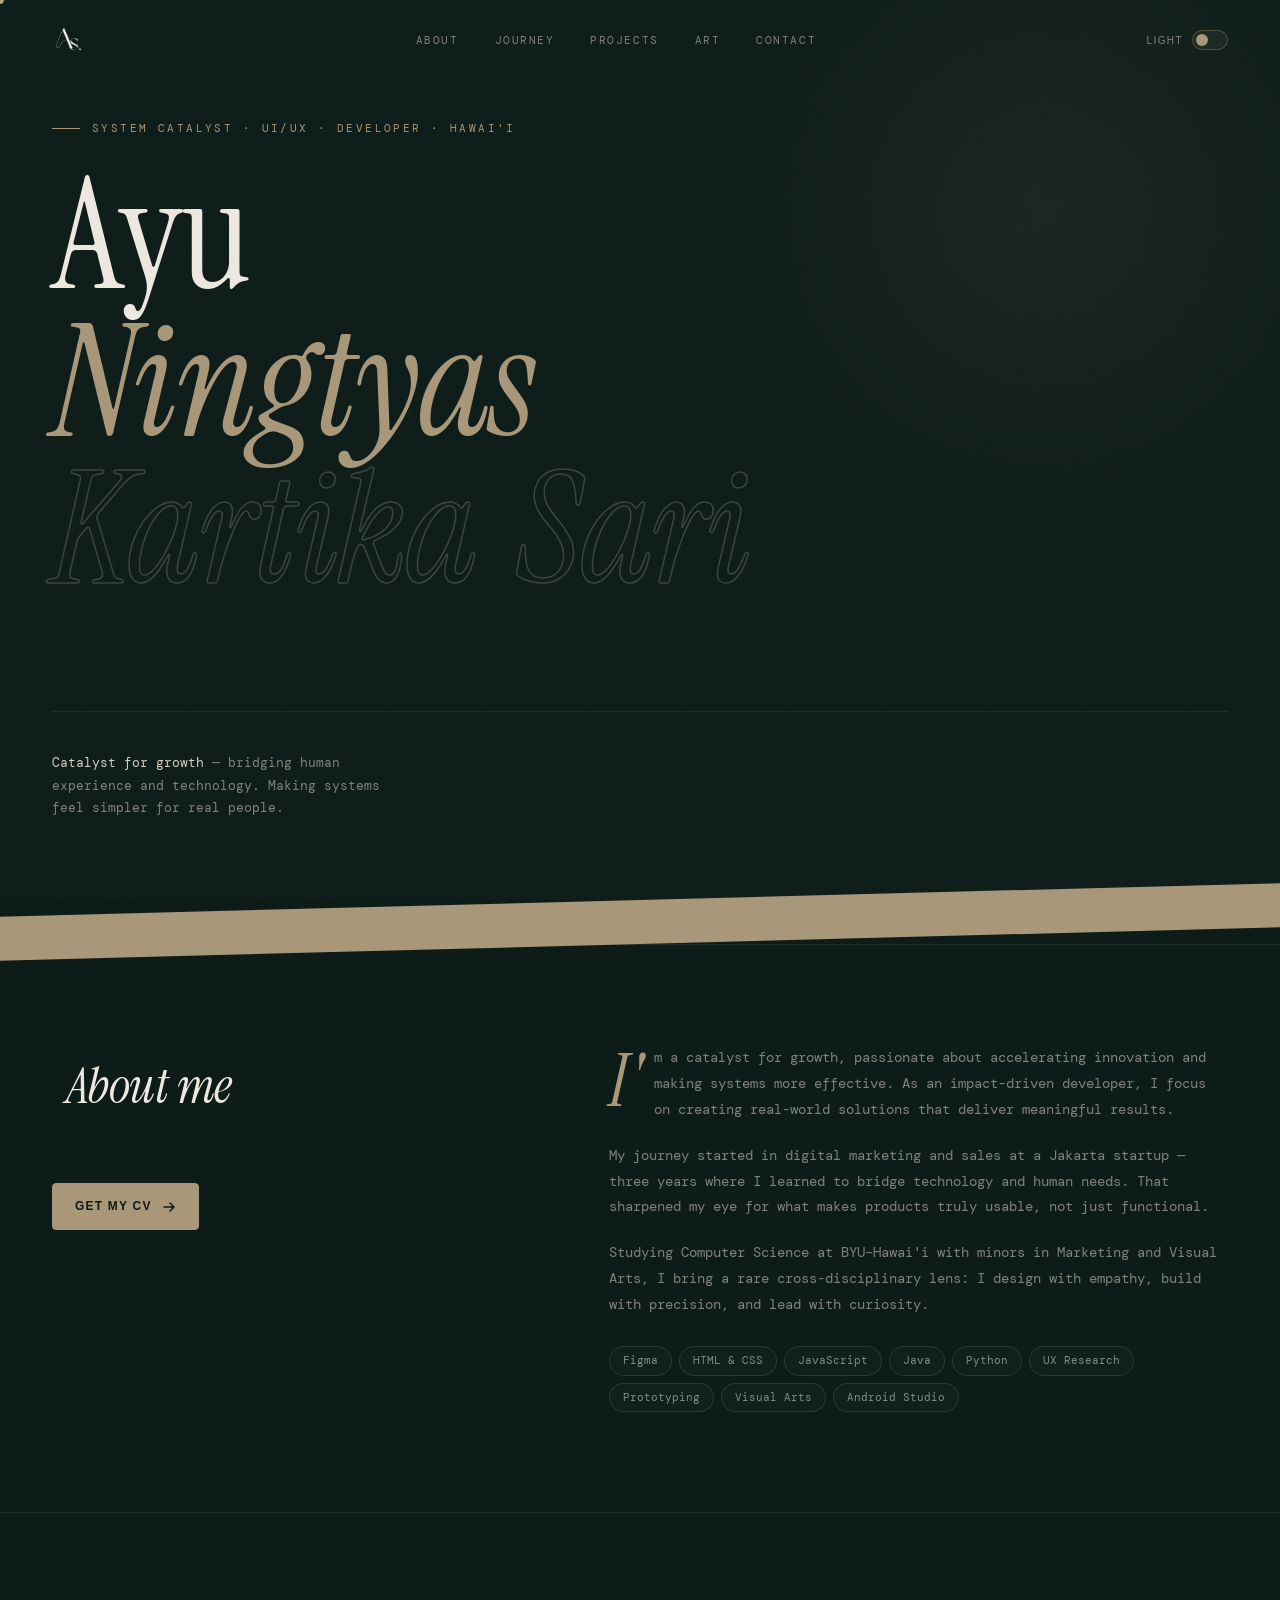
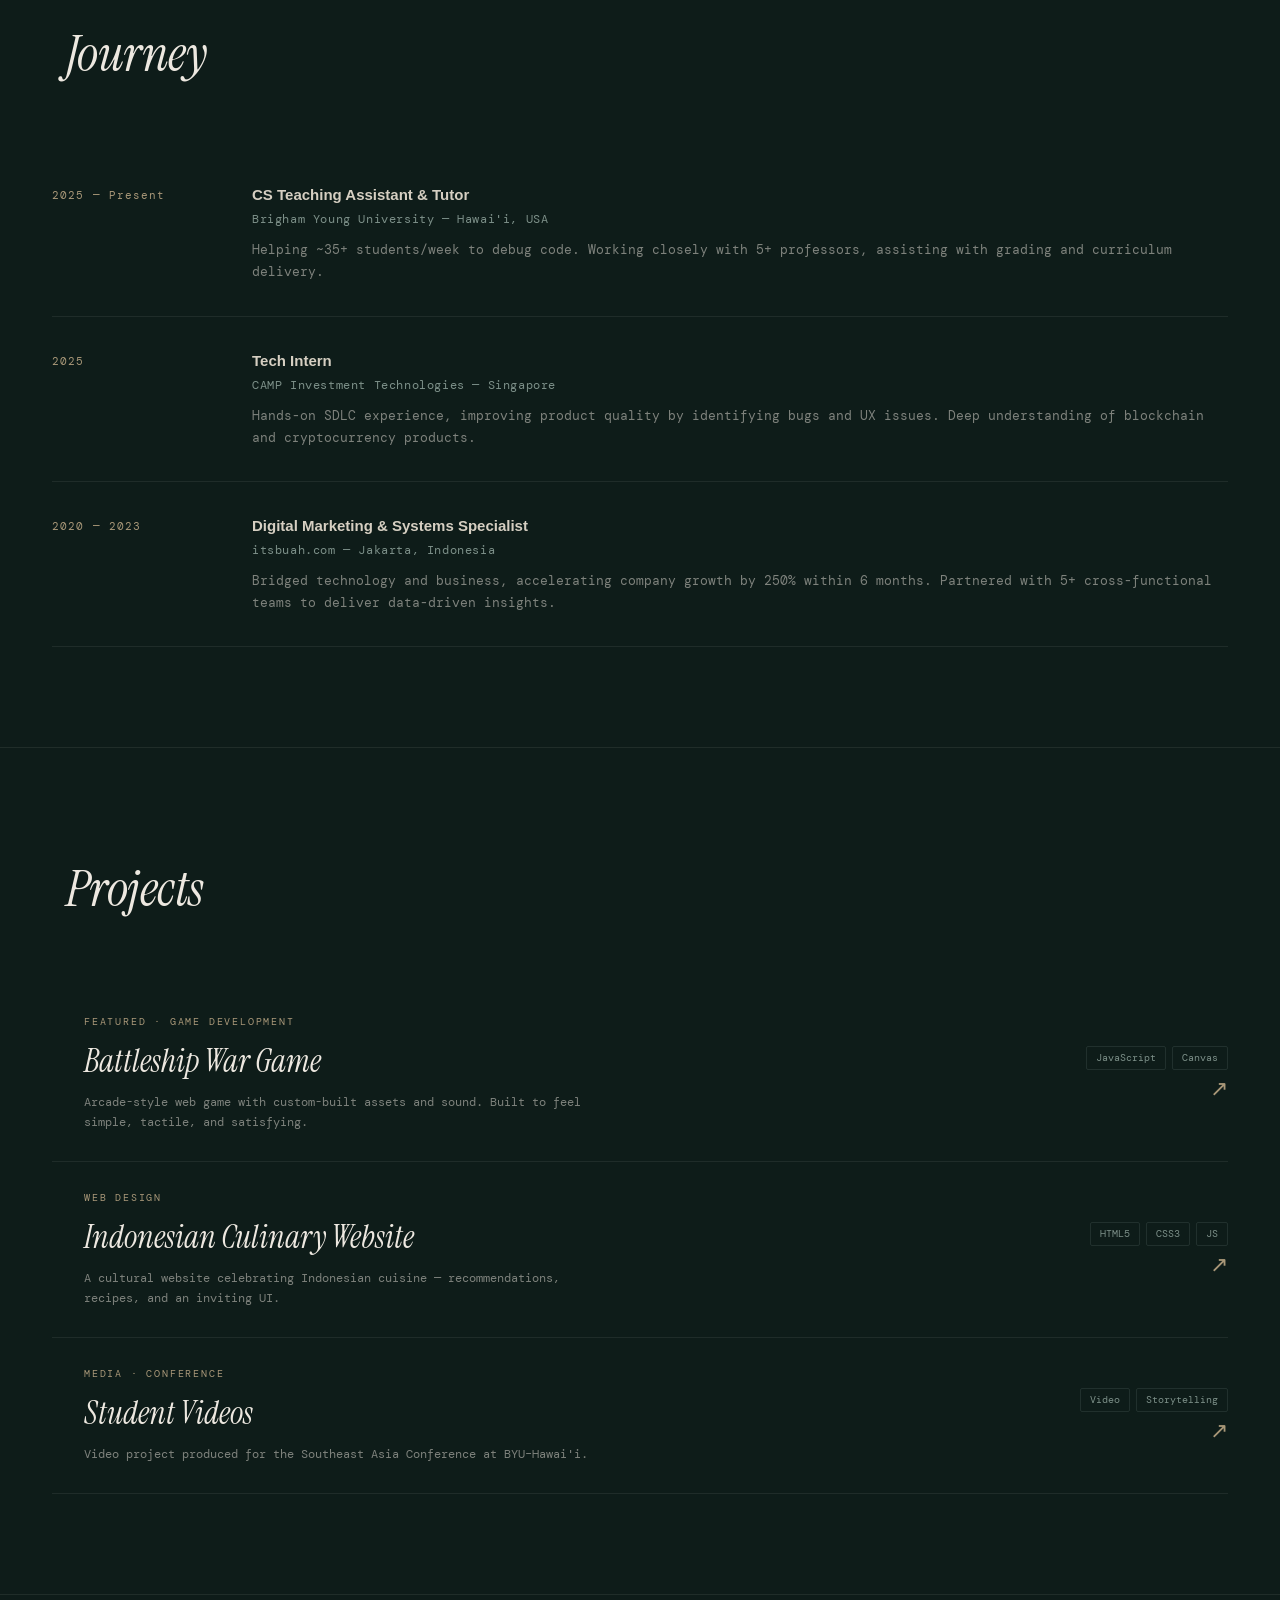
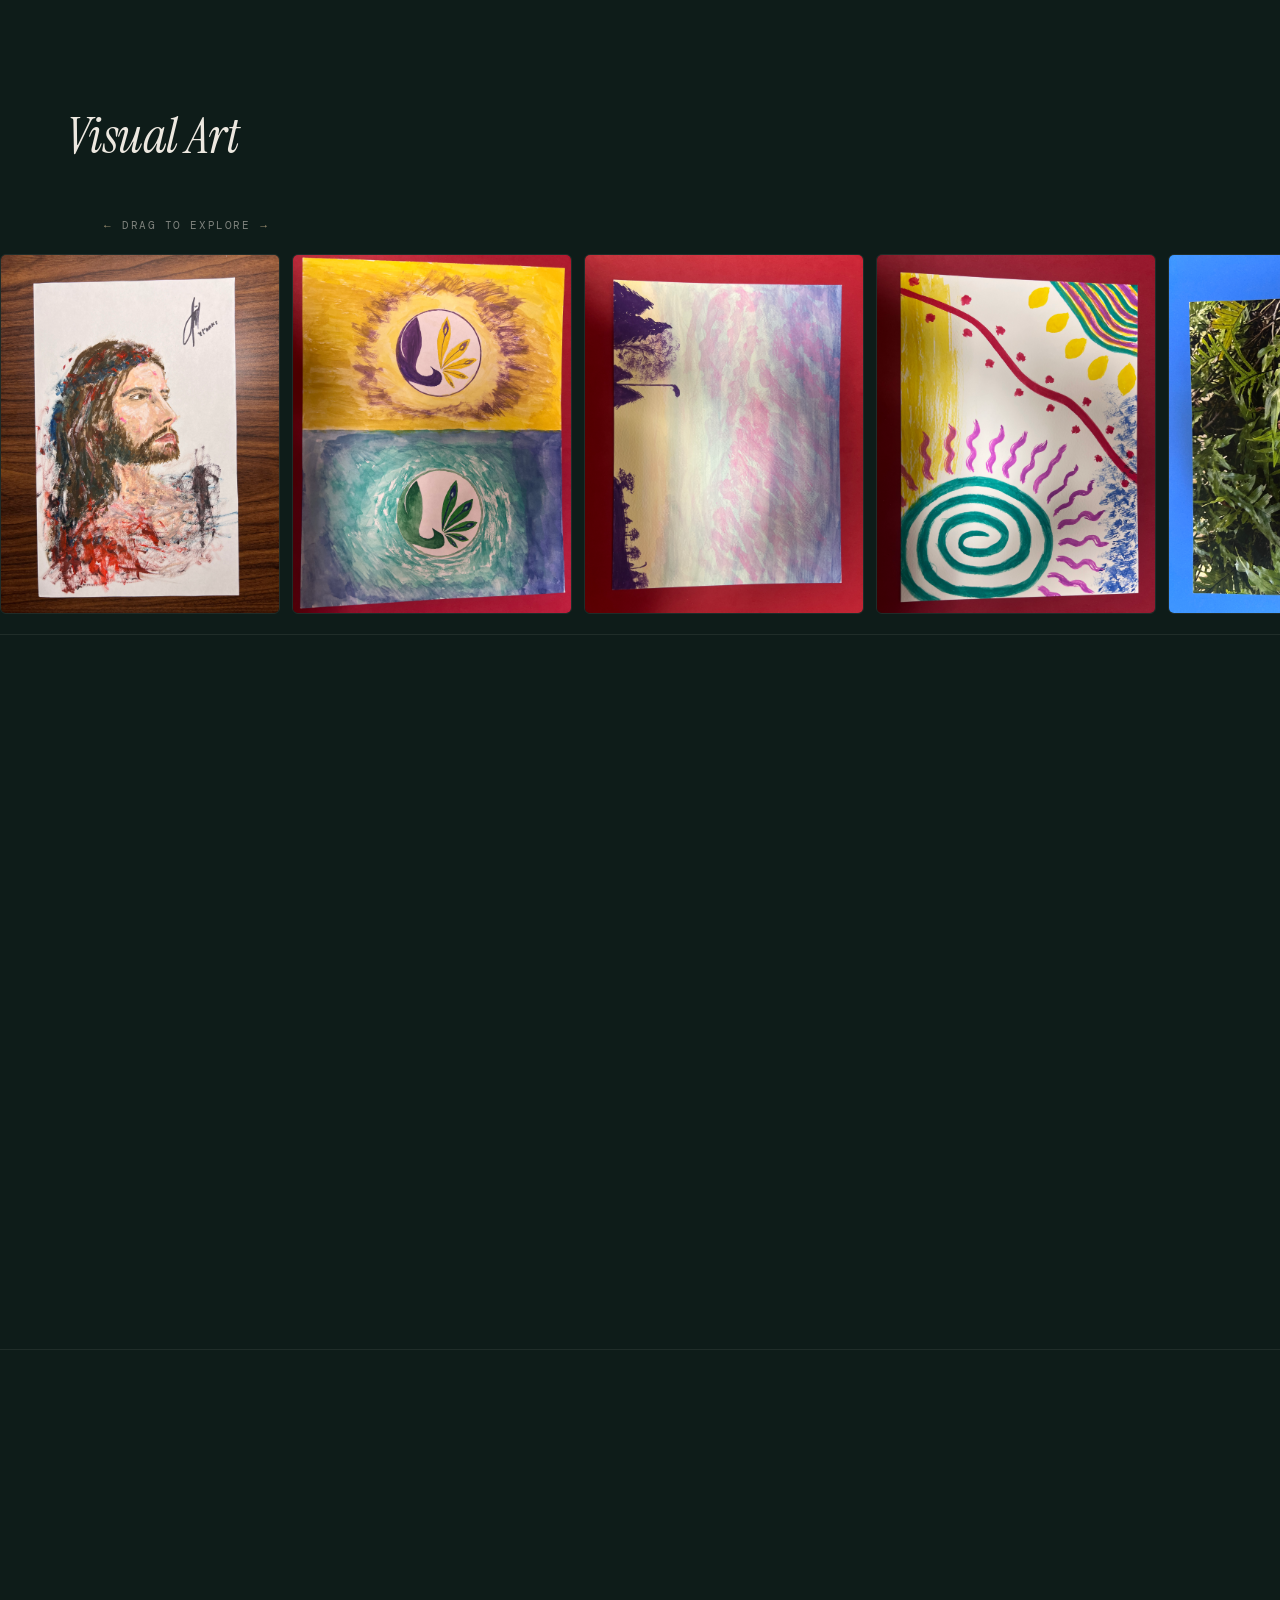
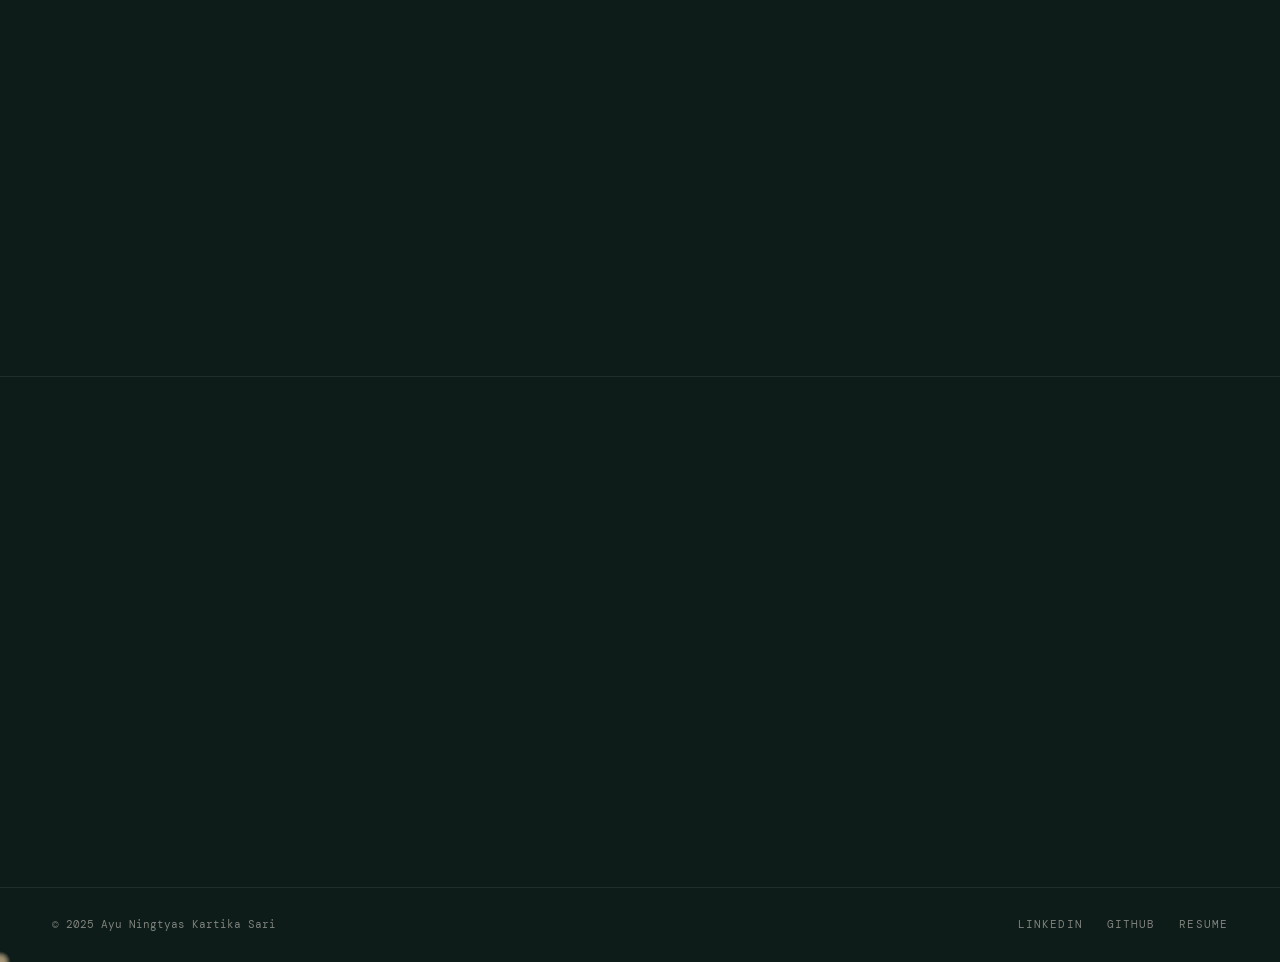
==== commit 054577dc: "hh" ====
--- a/index.html
+++ b/index.html
@@ -70,16 +70,7 @@
   position:fixed; width:8px; height:8px; background:var(--taupe); border-radius:50%;
   pointer-events:none; z-index:9998; transform:translate(-50%,-50%); mix-blend-mode:screen;
 }
-#cur-label {
-  position:fixed; font-family:var(--f-grk); font-size:11px; font-weight:700;
-  letter-spacing:.08em; text-transform:uppercase; color:var(--bg); background:var(--taupe);
-  padding:5px 10px; border-radius:20px; pointer-events:none; z-index:9999;
-  transform:translate(-50%,-50%) scale(0);
-  transition:transform .25s var(--spring), opacity .2s; opacity:0; white-space:nowrap;
-}
 .trail-dot { position:fixed; border-radius:50%; pointer-events:none; z-index:9996; transform:translate(-50%,-50%) }
-body.cur-hover #cur-dot  { opacity:0 }
-body.cur-hover #cur-label { transform:translate(-50%,-50%) scale(1); opacity:1 }
 
 .theme-switch {
   display:flex; align-items:center; gap:9px; cursor:none;
@@ -373,7 +364,6 @@
 
 <!-- CURSOR -->
 <div id="cur-dot"></div>
-<div id="cur-label"></div>
 
 <!-- NAV -->
 <nav id="nav">
@@ -386,7 +376,7 @@
     <li><a href="#contact" data-i18n="nav_contact">Contact</a></li>
   </ul>
   <div class="nav-right">
-    <button class="theme-switch" id="themeBtn" aria-label="Toggle theme" data-cur="Theme">
+    <button class="theme-switch" id="themeBtn" aria-label="Toggle theme">
       <span class="theme-switch-label" id="themeLabel">Light</span>
       <div class="switch-track"><div class="switch-thumb"></div></div>
     </button>
@@ -407,7 +397,7 @@
 <section class="hero" id="top">
   <div class="hero-blob" aria-hidden="true"></div>
   <div>
-    <p class="hero-tag" data-i18n="hero_tag">UI/UX Designer · Developer · Hawai'i</p>
+    <p class="hero-tag" data-i18n="hero_tag">System Catalyst · UI/UX · Developer · Hawai'i</p>
     <div class="mag-row row1" id="heroRow1" aria-label="Ayu"></div>
     <div class="mag-row row2" id="heroRow2" aria-label="Ningtyas"></div>
     <div class="mag-row row3" id="heroRow3" aria-label="Kartika Sari"></div>
@@ -423,14 +413,8 @@
 <!-- ABOUT -->
 <section id="about" class="sec">
   <div class="about-sticky r">
-    <div class="sec-row"><span class="sec-num">01</span><h2 class="sec-title" data-scramble data-i18n="sec_about">About me</h2></div>
-    <div class="stat-grid">
-      <div class="stat-cell"><span class="stat-n">35+</span><span class="stat-l" data-i18n="stat1">students/week</span></div>
-      <div class="stat-cell"><span class="stat-n">250%</span><span class="stat-l" data-i18n="stat2">company growth</span></div>
-      <div class="stat-cell"><span class="stat-n">3+</span><span class="stat-l" data-i18n="stat3">years industry</span></div>
-      <div class="stat-cell"><span class="stat-n">4</span><span class="stat-l" data-i18n="stat4">countries collab'd</span></div>
-    </div>
-    <a href="/assets/resume_ayu_sari.pdf" download class="cv-btn" data-cur="Download">
+    <div class="sec-row"><span class="sec-num"></span><h2 class="sec-title" data-scramble data-i18n="sec_about">About me</h2></div>
+    <a href="/assets/resume_ayu_sari.pdf" download class="cv-btn">
       <span data-i18n="cv_btn">Get my CV</span>
       <svg width="14" height="14" viewBox="0 0 14 14" fill="none"><path d="M2 7H12M12 7L8 3M12 7L8 11" stroke="currentColor" stroke-width="1.5" stroke-linecap="round" stroke-linejoin="round"/></svg>
     </a>
@@ -449,7 +433,7 @@
 
 <!-- JOURNEY -->
 <section id="journey" class="sec">
-  <div class="sec-row r"><span class="sec-num">02</span><h2 class="sec-title" data-scramble data-i18n="sec_journey">Journey</h2></div>
+  <div class="sec-row r"><span class="sec-num"></span><h2 class="sec-title" data-scramble data-i18n="sec_journey">Journey</h2></div>
   <div class="journey-list">
     <div class="j-item r">
       <div class="j-date" data-i18n="j1_date">2025 — Present</div>
@@ -480,11 +464,11 @@
 
 <!-- PROJECTS -->
 <section id="projects" class="sec">
-  <div class="sec-row r"><span class="sec-num">03</span><h2 class="sec-title" data-scramble data-i18n="sec_projects">Projects</h2></div>
+  <div class="sec-row r"><span class="sec-num"></span><h2 class="sec-title" data-scramble data-i18n="sec_projects">Projects</h2></div>
   <div id="proj-preview"></div>
   <div class="proj-list">
-    <div class="proj-item r" data-preview="/assets/battleship.mp4" data-preview-type="video" data-cur="Play">
-      <span class="proj-num">01</span>
+    <div class="proj-item r" data-preview="/assets/battleship.mp4" data-preview-type="video">
+      <span class="proj-num"></span>
       <div class="proj-left">
         <div class="proj-cat" data-i18n="p1_cat">Featured · Game Development</div>
         <div class="proj-name" data-i18n="p1_name">Battleship War Game</div>
@@ -495,8 +479,8 @@
         <a href="https://ayuningtyaskartikas.github.io/mybattleshipwar/main.html" target="_blank" class="proj-arrow">↗</a>
       </div>
     </div>
-    <div class="proj-item r d1" data-preview="/assets/web.png" data-preview-type="img" data-cur="View">
-      <span class="proj-num">02</span>
+    <div class="proj-item r d1" data-preview="/assets/web.png" data-preview-type="img">
+      <span class="proj-num"></span>
       <div class="proj-left">
         <div class="proj-cat" data-i18n="p2_cat">Web Design</div>
         <div class="proj-name" data-i18n="p2_name">Indonesian Culinary Website</div>
@@ -507,8 +491,8 @@
         <a href="https://cs401w2018.github.io/projects-ayuningtyaskartikas/final/indonesia-culinary/menu.html" target="_blank" class="proj-arrow">↗</a>
       </div>
     </div>
-    <div class="proj-item r d2" data-preview="/assets/student.png" data-preview-type="img" data-cur="View">
-      <span class="proj-num">03</span>
+    <div class="proj-item r d2" data-preview="/assets/student.png" data-preview-type="img">
+      <span class="proj-num"></span>
       <div class="proj-left">
         <div class="proj-cat" data-i18n="p3_cat">Media · Conference</div>
         <div class="proj-name" data-i18n="p3_name">Student Videos</div>
@@ -524,7 +508,7 @@
 
 <!-- ART -->
 <section id="art" class="sec" style="padding-bottom:0">
-  <div class="sec-row r" style="margin-bottom:28px"><span class="sec-num">04</span><h2 class="sec-title" data-scramble data-i18n="sec_art">Visual Art</h2></div>
+  <div class="sec-row r" style="margin-bottom:28px"><span class="sec-num"></span><h2 class="sec-title" data-scramble data-i18n="sec_art">Visual Art</h2></div>
   <p class="drag-hint r" data-i18n="drag_hint">Drag to explore</p>
 </section>
 <div class="art-outer r">
@@ -540,7 +524,7 @@
 
 <!-- FEEDBACK -->
 <section id="feedback" class="sec">
-  <div class="sec-row r"><span class="sec-num">05</span><h2 class="sec-title" data-scramble data-i18n="sec_feedback">Peer Feedback</h2></div>
+  <div class="sec-row r"><span class="sec-num"></span><h2 class="sec-title" data-scramble data-i18n="sec_feedback">Peer Feedback</h2></div>
   <div class="fb-grid">
     <div class="fb-card r">
       <div class="fb-q">"</div>
@@ -562,7 +546,7 @@
 
 <!-- BLOGS -->
 <section id="blogs" class="sec">
-  <div class="sec-row r"><span class="sec-num">06</span><h2 class="sec-title" data-scramble data-i18n="sec_writing">Writing</h2></div>
+  <div class="sec-row r"><span class="sec-num"></span><h2 class="sec-title" data-scramble data-i18n="sec_writing">Writing</h2></div>
   <div class="blog-grid">
     <div class="blog-card r">
       <p class="blog-eyebrow">LinkedIn Learning</p>
@@ -597,19 +581,19 @@
       <p class="contact-sub" data-i18n="contact_sub">Open to UI/UX roles, front-end collaborations, and creative projects. Always happy to connect.</p>
     </div>
     <div class="contact-items r d1">
-      <a href="mailto:ayunks27@go.byuh.edu" class="contact-row" data-cur="Email">
+      <a href="mailto:ayunks27@go.byuh.edu" class="contact-row">
         <div><div class="contact-label" data-i18n="contact_email_lbl">Email</div><div class="contact-val">ayunks27@go.byuh.edu</div></div>
         <span class="contact-arr">→</span>
       </a>
-      <a href="https://www.linkedin.com/in/ayunks/" class="contact-row" target="_blank" data-cur="Open">
+      <a href="https://www.linkedin.com/in/ayunks/" class="contact-row" target="_blank">
         <div><div class="contact-label">LinkedIn</div><div class="contact-val">@ayunks</div></div>
         <span class="contact-arr">→</span>
       </a>
-      <a href="https://github.com/ayuningtyaskartikas" class="contact-row" target="_blank" data-cur="Open">
+      <a href="https://github.com/ayuningtyaskartikas" class="contact-row" target="_blank">
         <div><div class="contact-label">GitHub</div><div class="contact-val">ayuningtyaskartikas</div></div>
         <span class="contact-arr">→</span>
       </a>
-      <a href="mailto:ayunks27@go.byuh.edu" class="send-btn" data-cur="Send" data-i18n="send_btn">Send me an email →</a>
+      <a href="mailto:ayunks27@go.byuh.edu" class="send-btn" data-i18n="send_btn">Send me an email →</a>
     </div>
   </div>
 </section>
@@ -639,12 +623,10 @@
   updateThemeLabel();
 }
 
-// Toggle theme
 document.getElementById('themeBtn').addEventListener('click', () => {
   setTheme(currentTheme === 'dark' ? 'light' : 'dark');
 });
 
-// Init on load
 (function init() {
   setTheme(currentTheme);
 })();
@@ -666,22 +648,12 @@
 }
 
 const curDot = document.getElementById('cur-dot');
-const curLbl = document.getElementById('cur-label');
 
 document.addEventListener('mousemove', e => {
   const x = e.clientX, y = e.clientY;
   curDot.style.left = x + 'px'; curDot.style.top  = y + 'px';
-  curLbl.style.left = x + 'px'; curLbl.style.top  = (y - 34) + 'px';
   trails.forEach(t => { t.style.left = x + 'px'; t.style.top = y + 'px'; });
 }, { passive: true });
-
-document.addEventListener('mousedown', () => document.body.classList.add('cur-click'));
-document.addEventListener('mouseup',   () => document.body.classList.remove('cur-click'));
-
-document.querySelectorAll('[data-cur]').forEach(el => {
-  el.addEventListener('mouseenter', () => { curLbl.textContent = el.dataset.cur; document.body.classList.add('cur-hover'); });
-  el.addEventListener('mouseleave', () => document.body.classList.remove('cur-hover'));
-});
 
 /* ══════════════════════════════════════════
    MAGNETIC HERO NAME
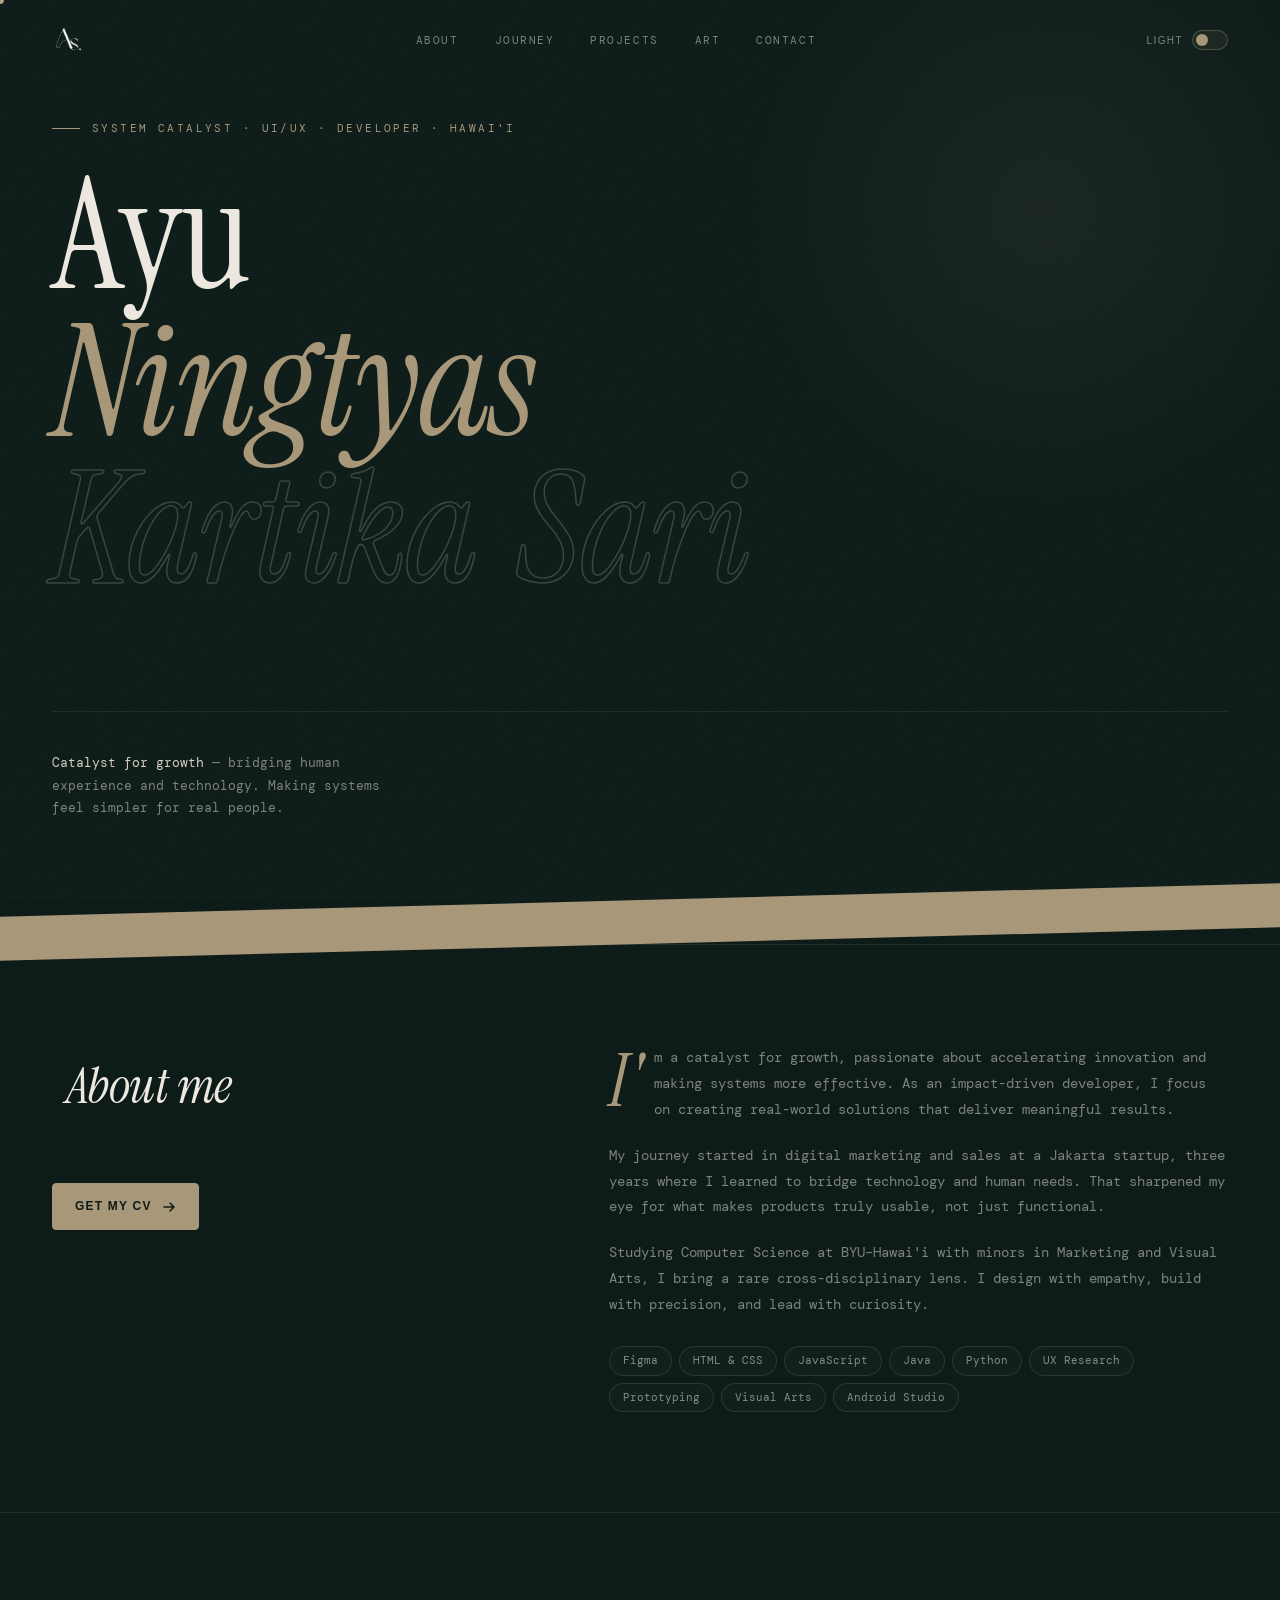
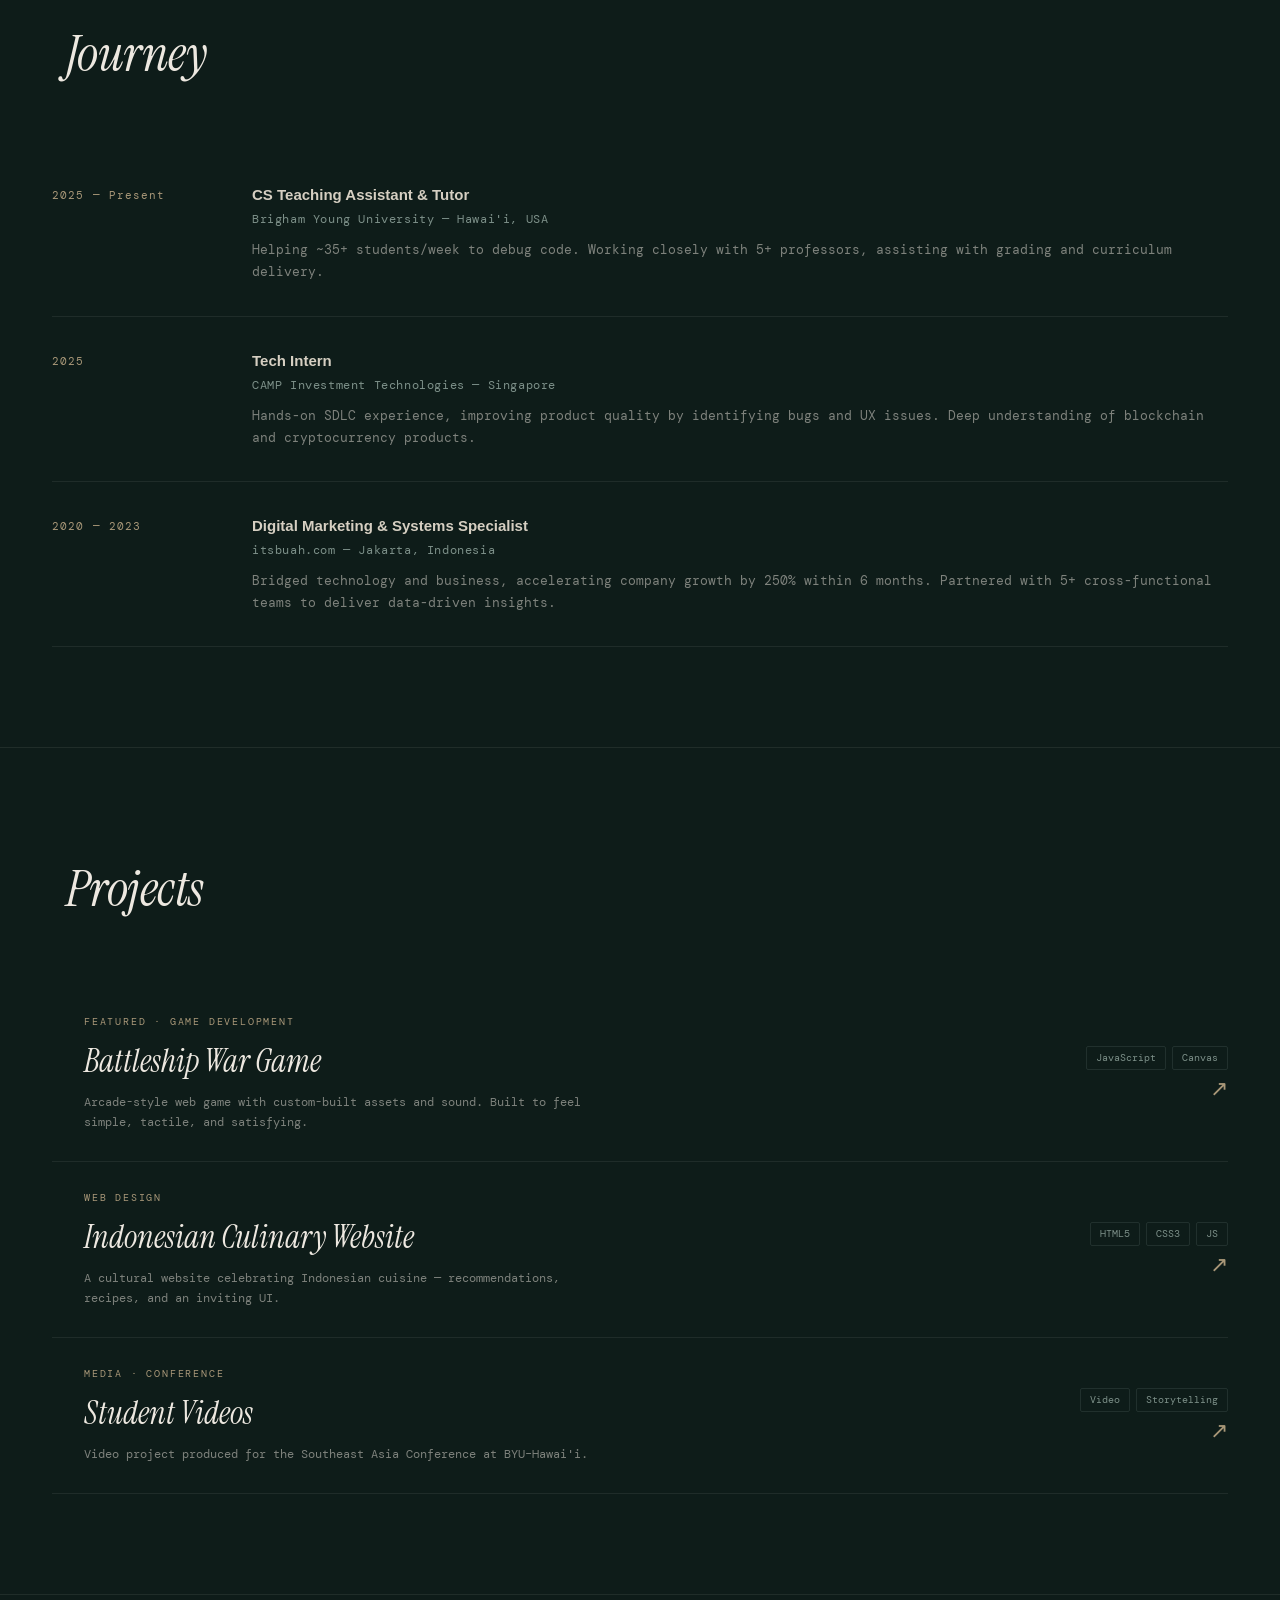
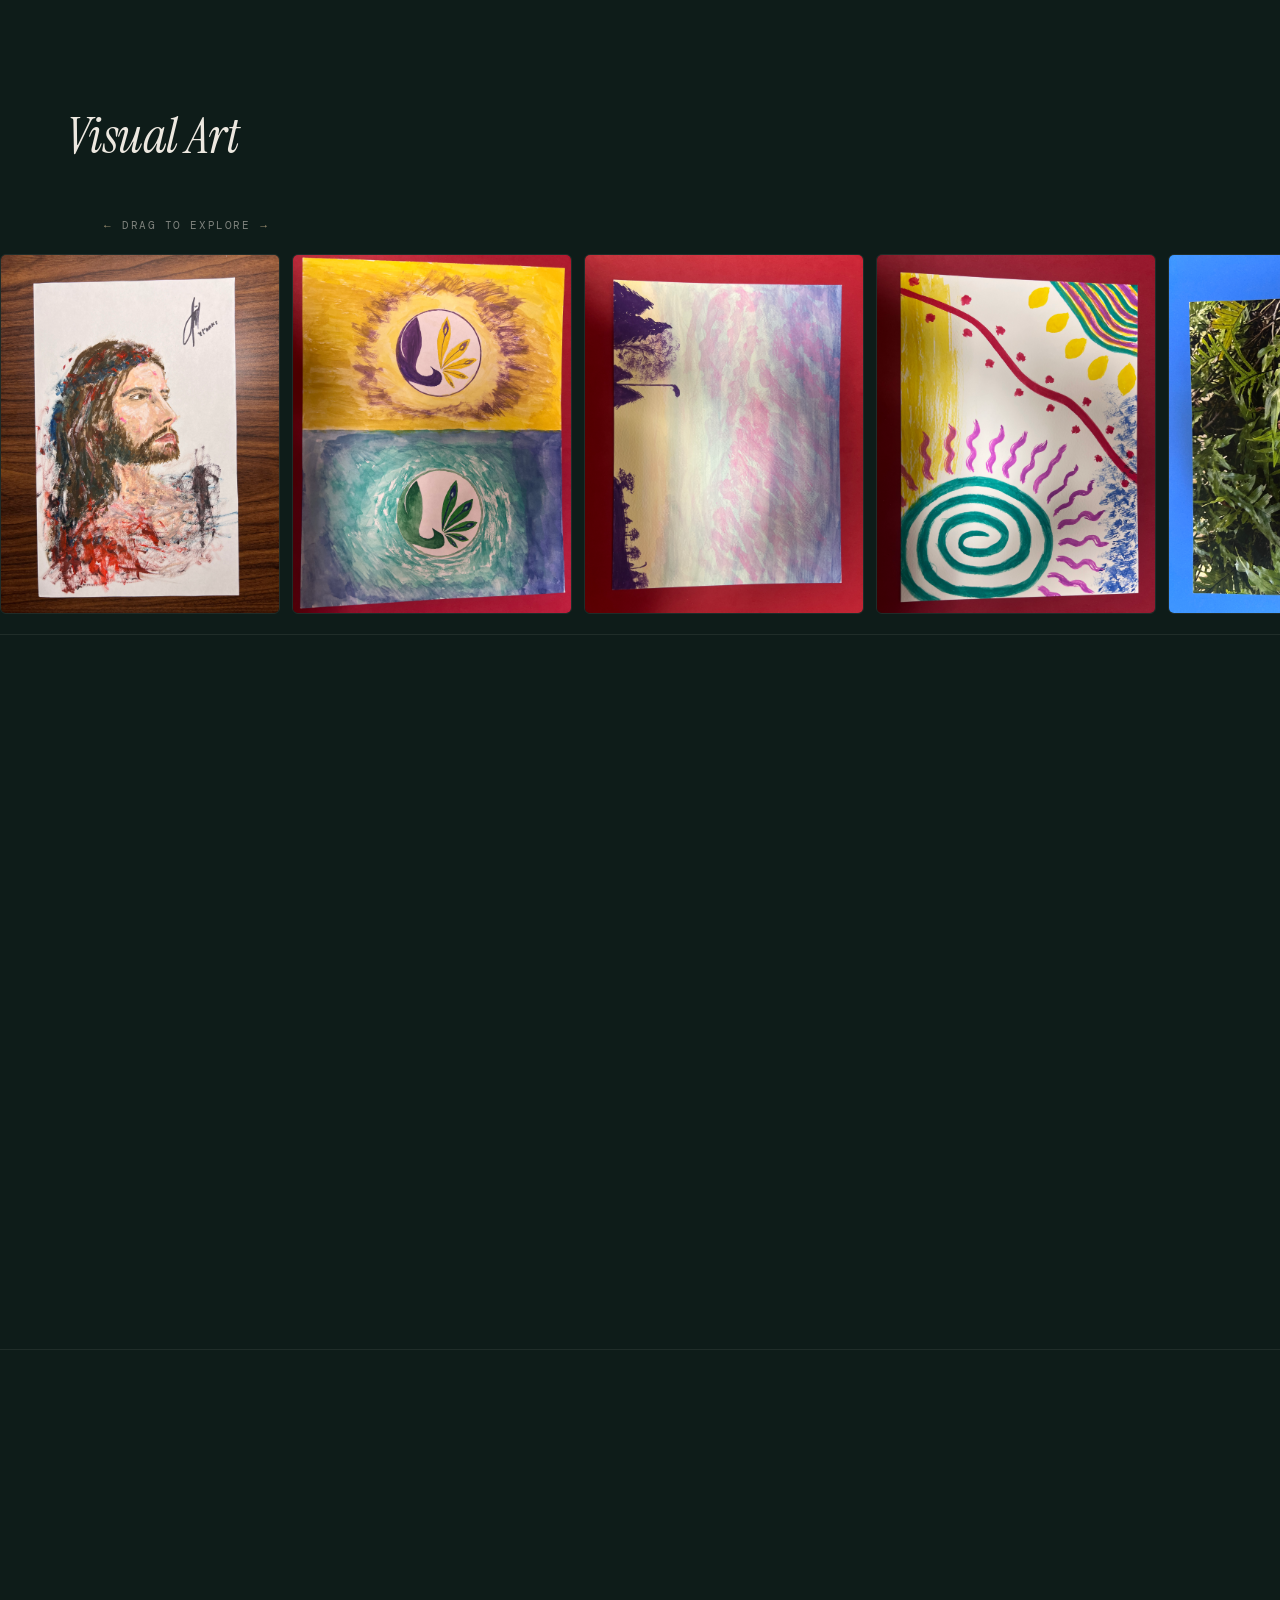
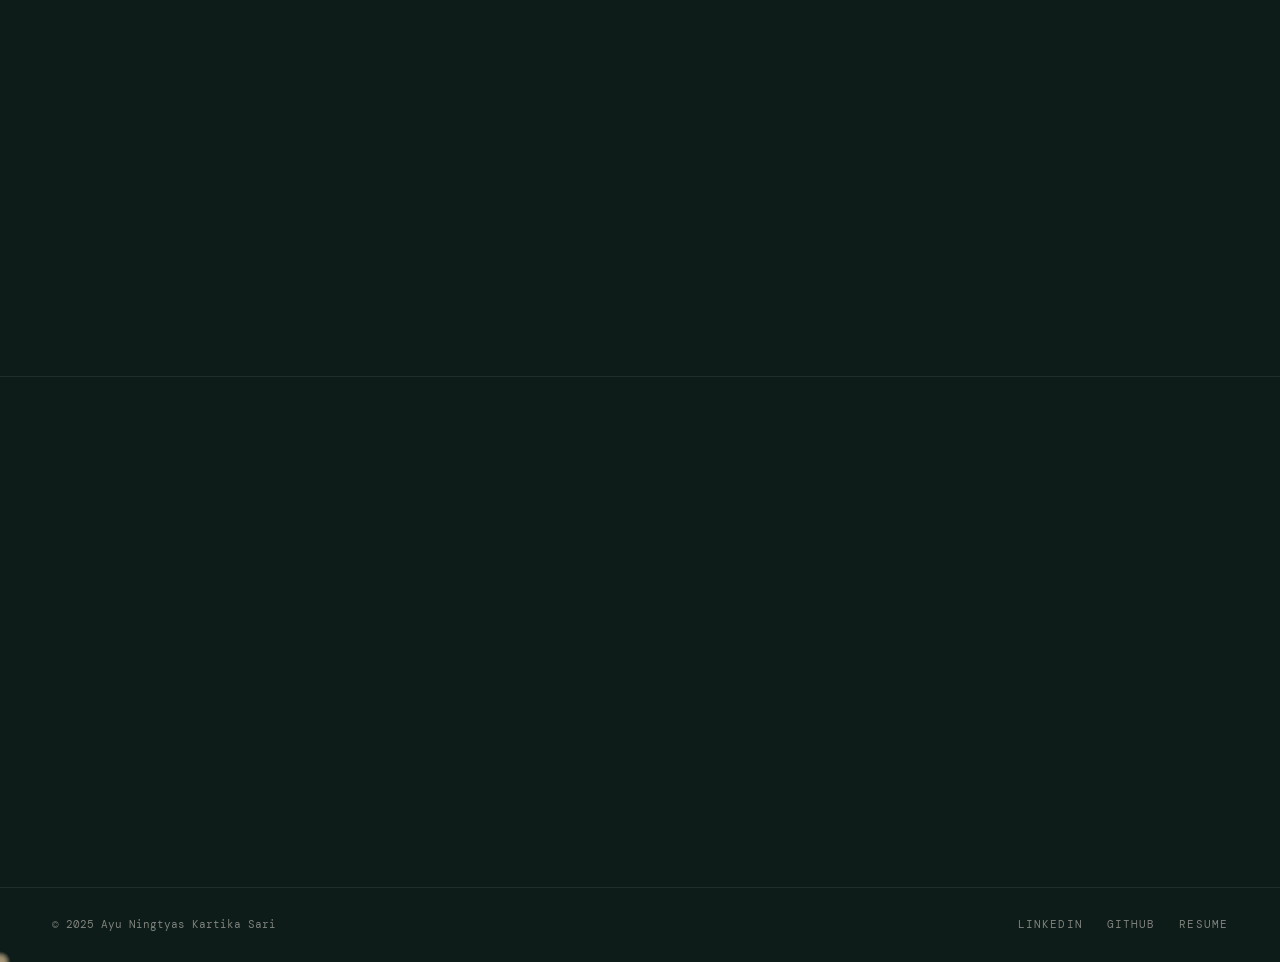
==== commit d23f9130: "hhh" ====
--- a/index.html
+++ b/index.html
@@ -421,8 +421,8 @@
   </div>
   <div class="about-body r d1">
     <p class="drop-cap" data-i18n="about_p1">I'm a catalyst for growth, passionate about accelerating innovation and making systems more effective. As an impact-driven developer, I focus on creating real-world solutions that deliver meaningful results.</p>
-    <p data-i18n="about_p2">My journey started in digital marketing and sales at a Jakarta startup — three years where I learned to bridge technology and human needs. That sharpened my eye for what makes products truly usable, not just functional.</p>
-    <p data-i18n="about_p3">Studying Computer Science at BYU–Hawai'i with minors in Marketing and Visual Arts, I bring a rare cross-disciplinary lens: I design with empathy, build with precision, and lead with curiosity.</p>
+    <p data-i18n="about_p2">My journey started in digital marketing and sales at a Jakarta startup, three years where I learned to bridge technology and human needs. That sharpened my eye for what makes products truly usable, not just functional.</p>
+    <p data-i18n="about_p3">Studying Computer Science at BYU–Hawai'i with minors in Marketing and Visual Arts, I bring a rare cross-disciplinary lens. I design with empathy, build with precision, and lead with curiosity.</p>
     <div class="skill-chips">
       <span class="chip">Figma</span><span class="chip">HTML & CSS</span><span class="chip">JavaScript</span>
       <span class="chip">Java</span><span class="chip">Python</span><span class="chip">UX Research</span>
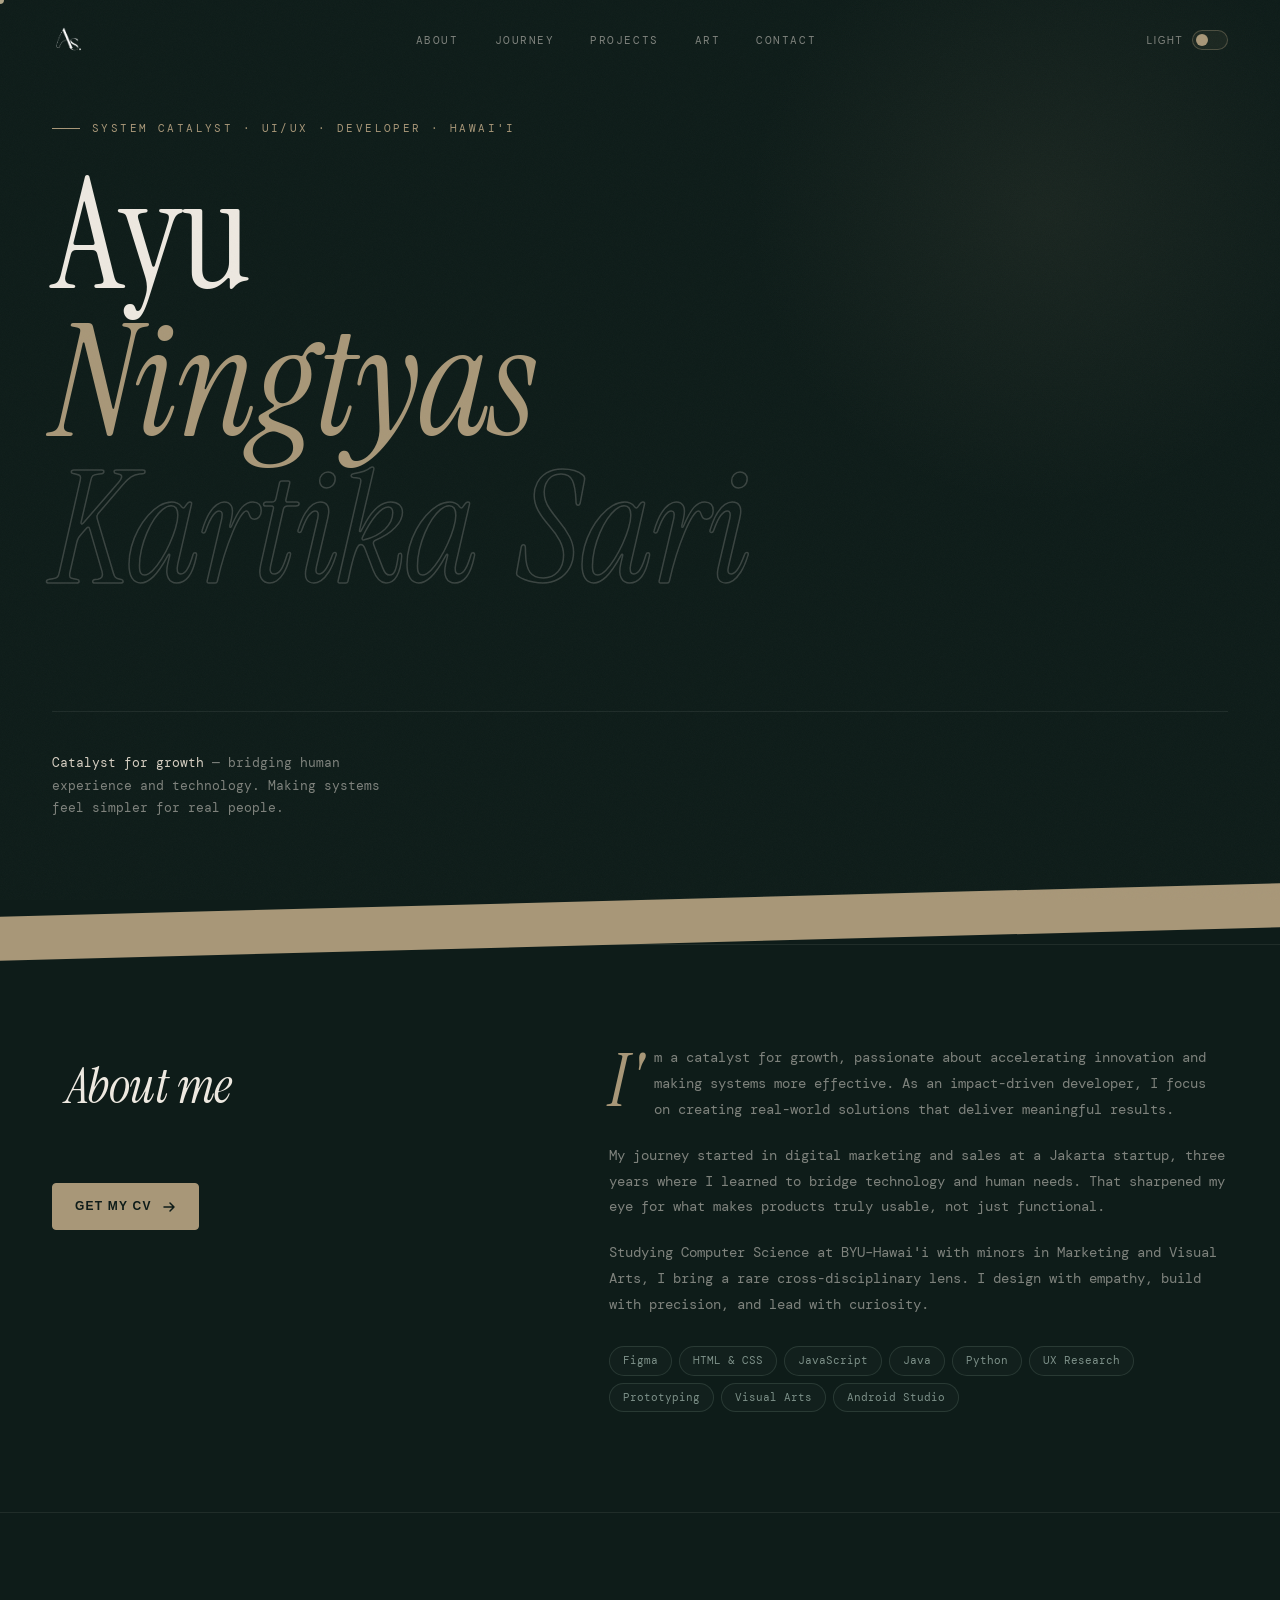
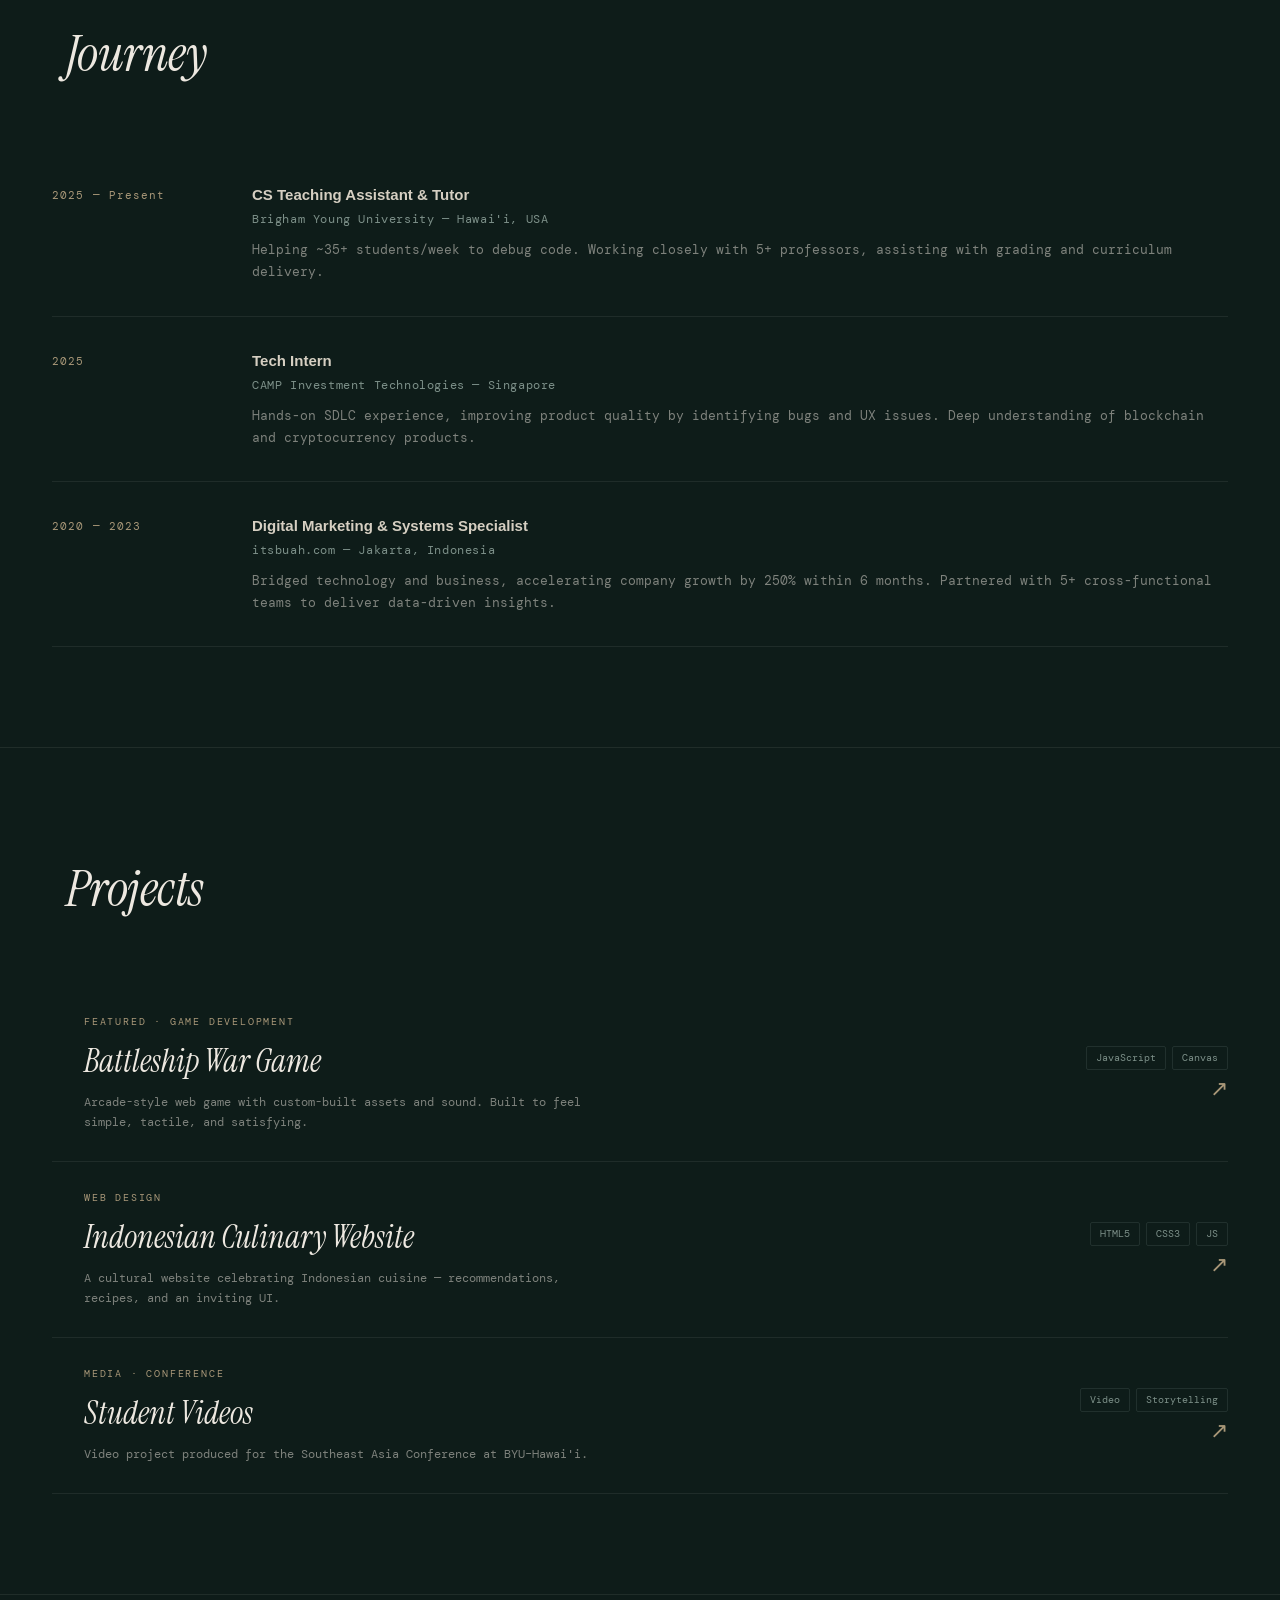
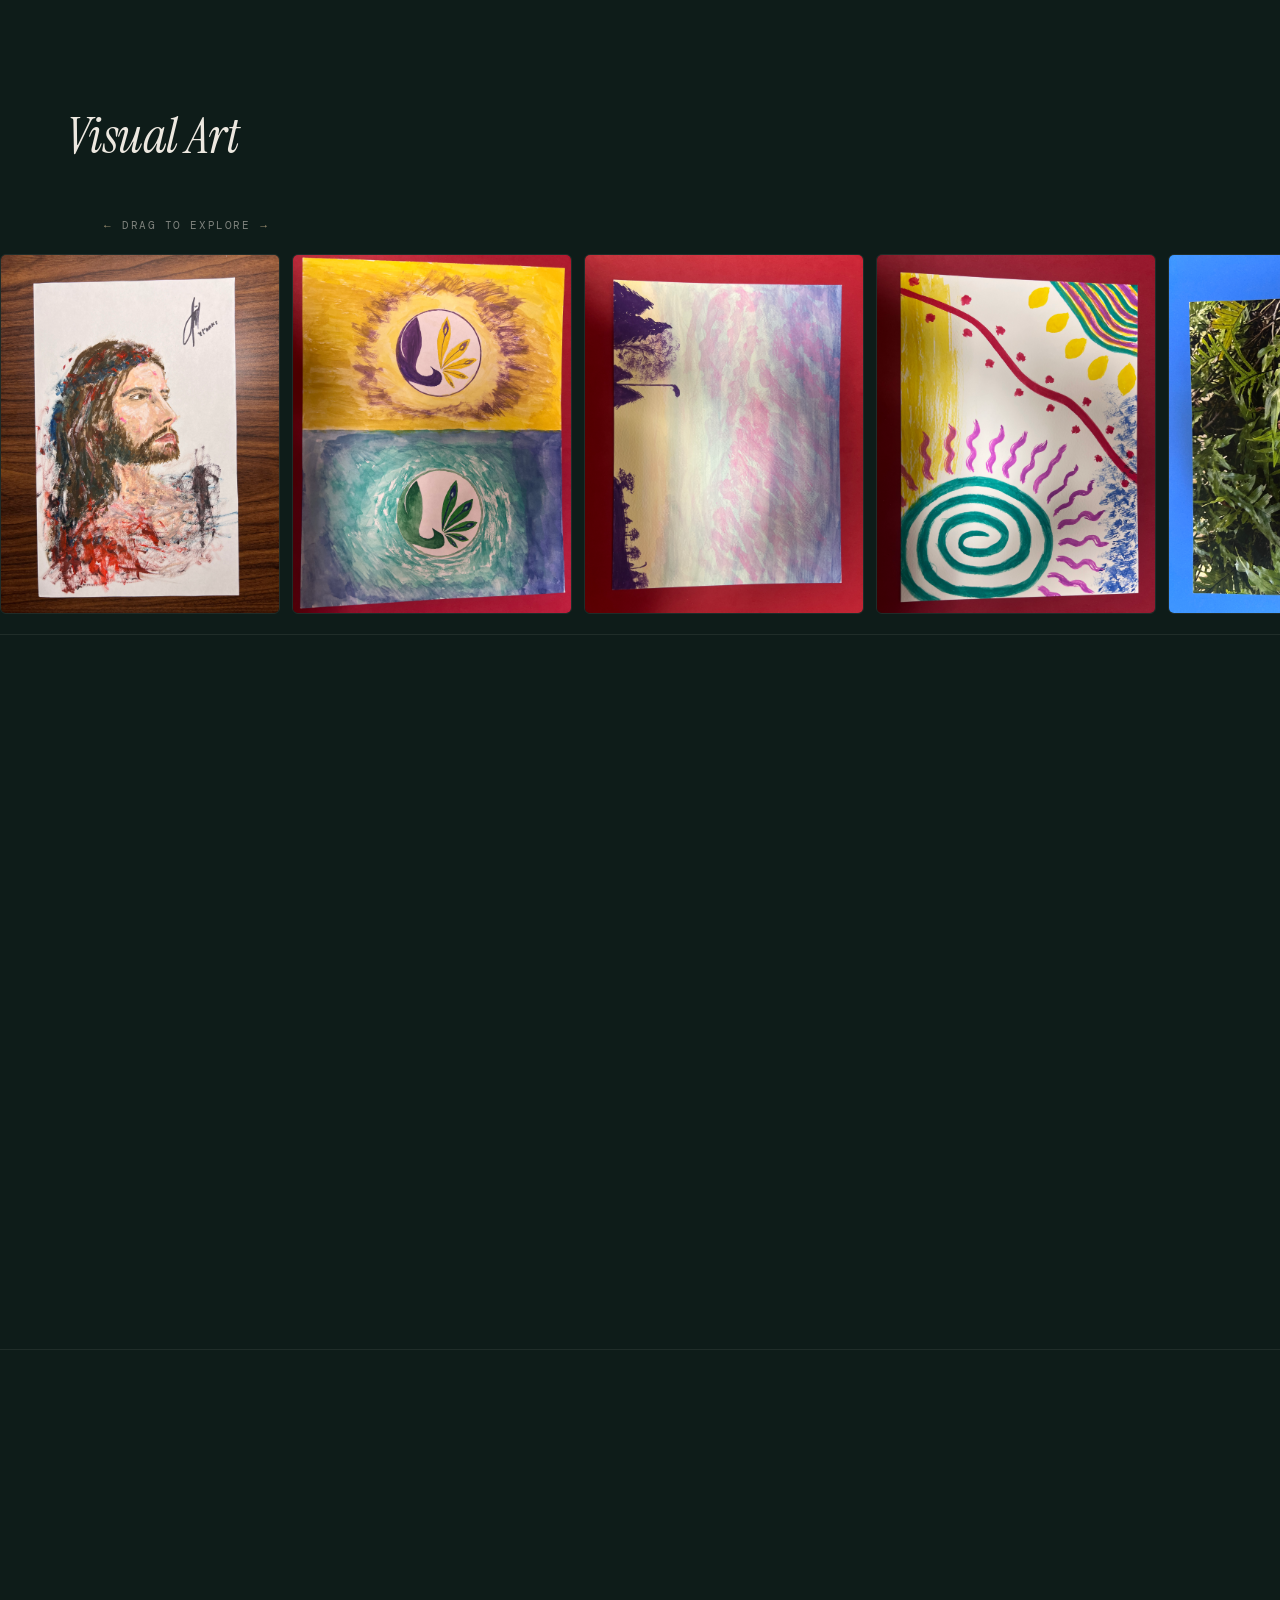
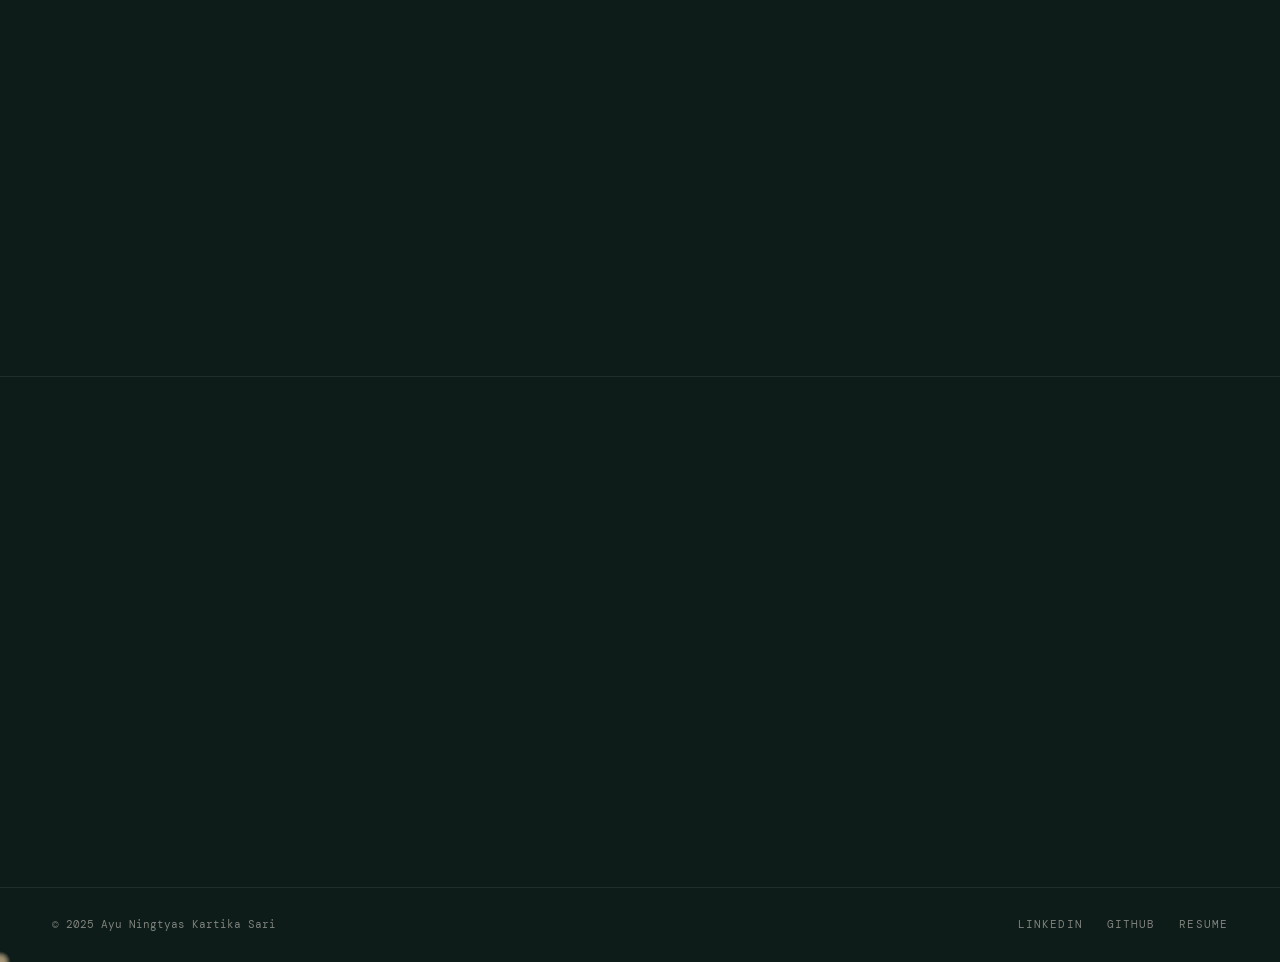
==== commit 5ec09eaf: "ff" ====
--- a/index.html
+++ b/index.html
@@ -24,6 +24,8 @@
   --blog-bg:var(--bg1);
   --contact-bg:var(--bg1);
   --theme-icon:"☀️";
+  --nav-bg:rgba(14,28,25,0);
+  --nav-bg-stuck:rgba(14,28,25,.82);
 }
 :root[data-theme="light"] {
   --bg:#f5f0e8; --bg1:#ece6da; --bg2:#e2dbd0;
@@ -39,6 +41,8 @@
   --blog-bg:#ece6da;
   --contact-bg:#ece6da;
   --theme-icon:"🌙";
+  --nav-bg:rgba(245,240,232,0);
+  --nav-bg-stuck:rgba(245,240,232,.88);
 }
 
 *,*::before,*::after { margin:0; padding:0; box-sizing:border-box }
@@ -101,10 +105,27 @@
 nav {
   position:fixed; top:0; left:0; right:0; z-index:500;
   padding:22px 52px; display:flex; align-items:center; justify-content:space-between;
-  transition:padding .3s var(--ease), background .3s;
-}
-nav.stuck { padding:14px 52px; background:rgba(14,28,25,.82); backdrop-filter:blur(18px); border-bottom:1px solid var(--line) }
-[data-theme="light"] nav.stuck { background:rgba(245,240,232,.88) }
+  /* Always cover the very top — extend background above with a pseudo-element */
+  transition:padding .3s var(--ease), background .3s, backdrop-filter .3s;
+  background:var(--nav-bg);
+}
+
+/* This pseudo-element fills any sub-pixel gap between top:0 and the nav visually */
+nav::before {
+  content:"";
+  position:absolute;
+  top:-4px; left:0; right:0; height:4px;
+  background:inherit;
+  pointer-events:none;
+}
+
+nav.stuck {
+  padding:14px 52px;
+  background:var(--nav-bg-stuck);
+  backdrop-filter:blur(18px);
+  border-bottom:1px solid var(--line);
+}
+
 .nav-mark { font-family:var(--f-ser); font-style:italic; font-size:1.1rem; color:var(--taupe); letter-spacing:.02em }
 .nav-links { list-style:none; display:flex; gap:36px }
 .nav-links a { font-size:11px; letter-spacing:.14em; text-transform:uppercase; color:var(--muted); display:inline-block; transition:color .2s }
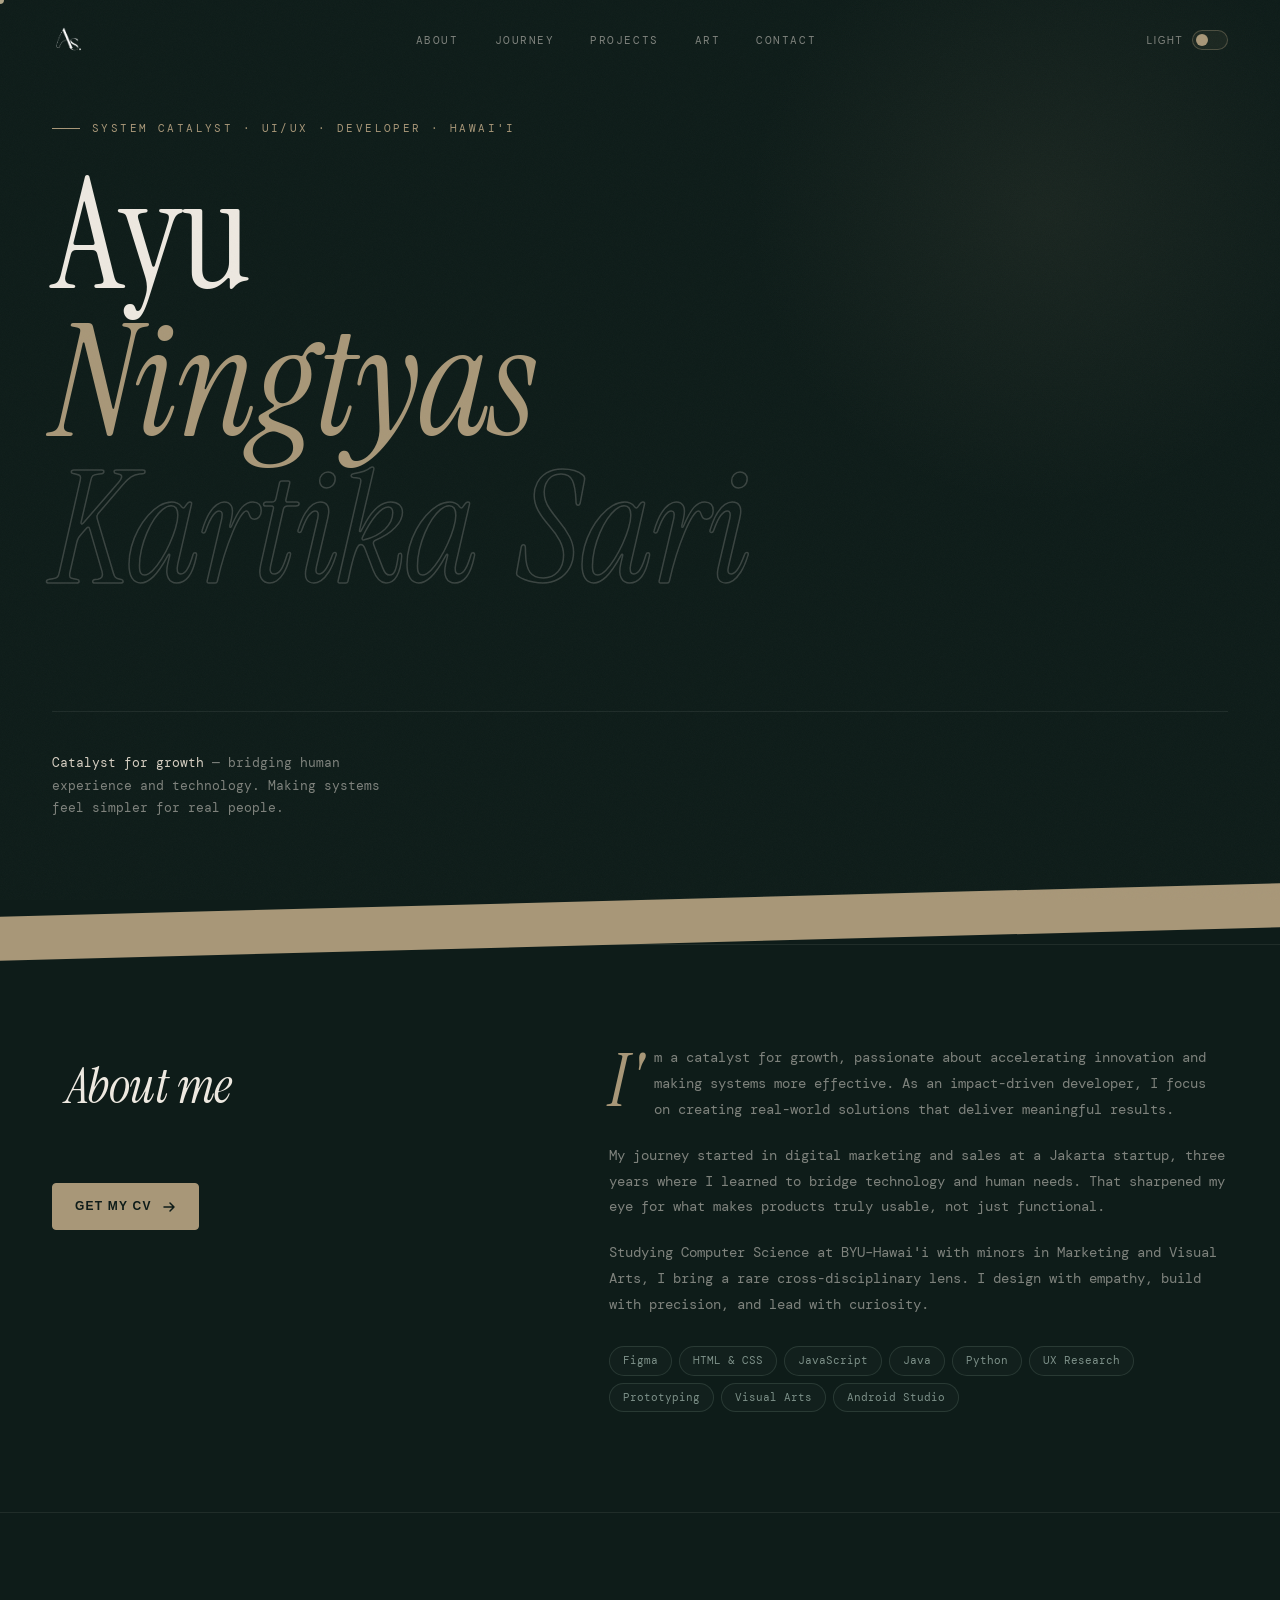
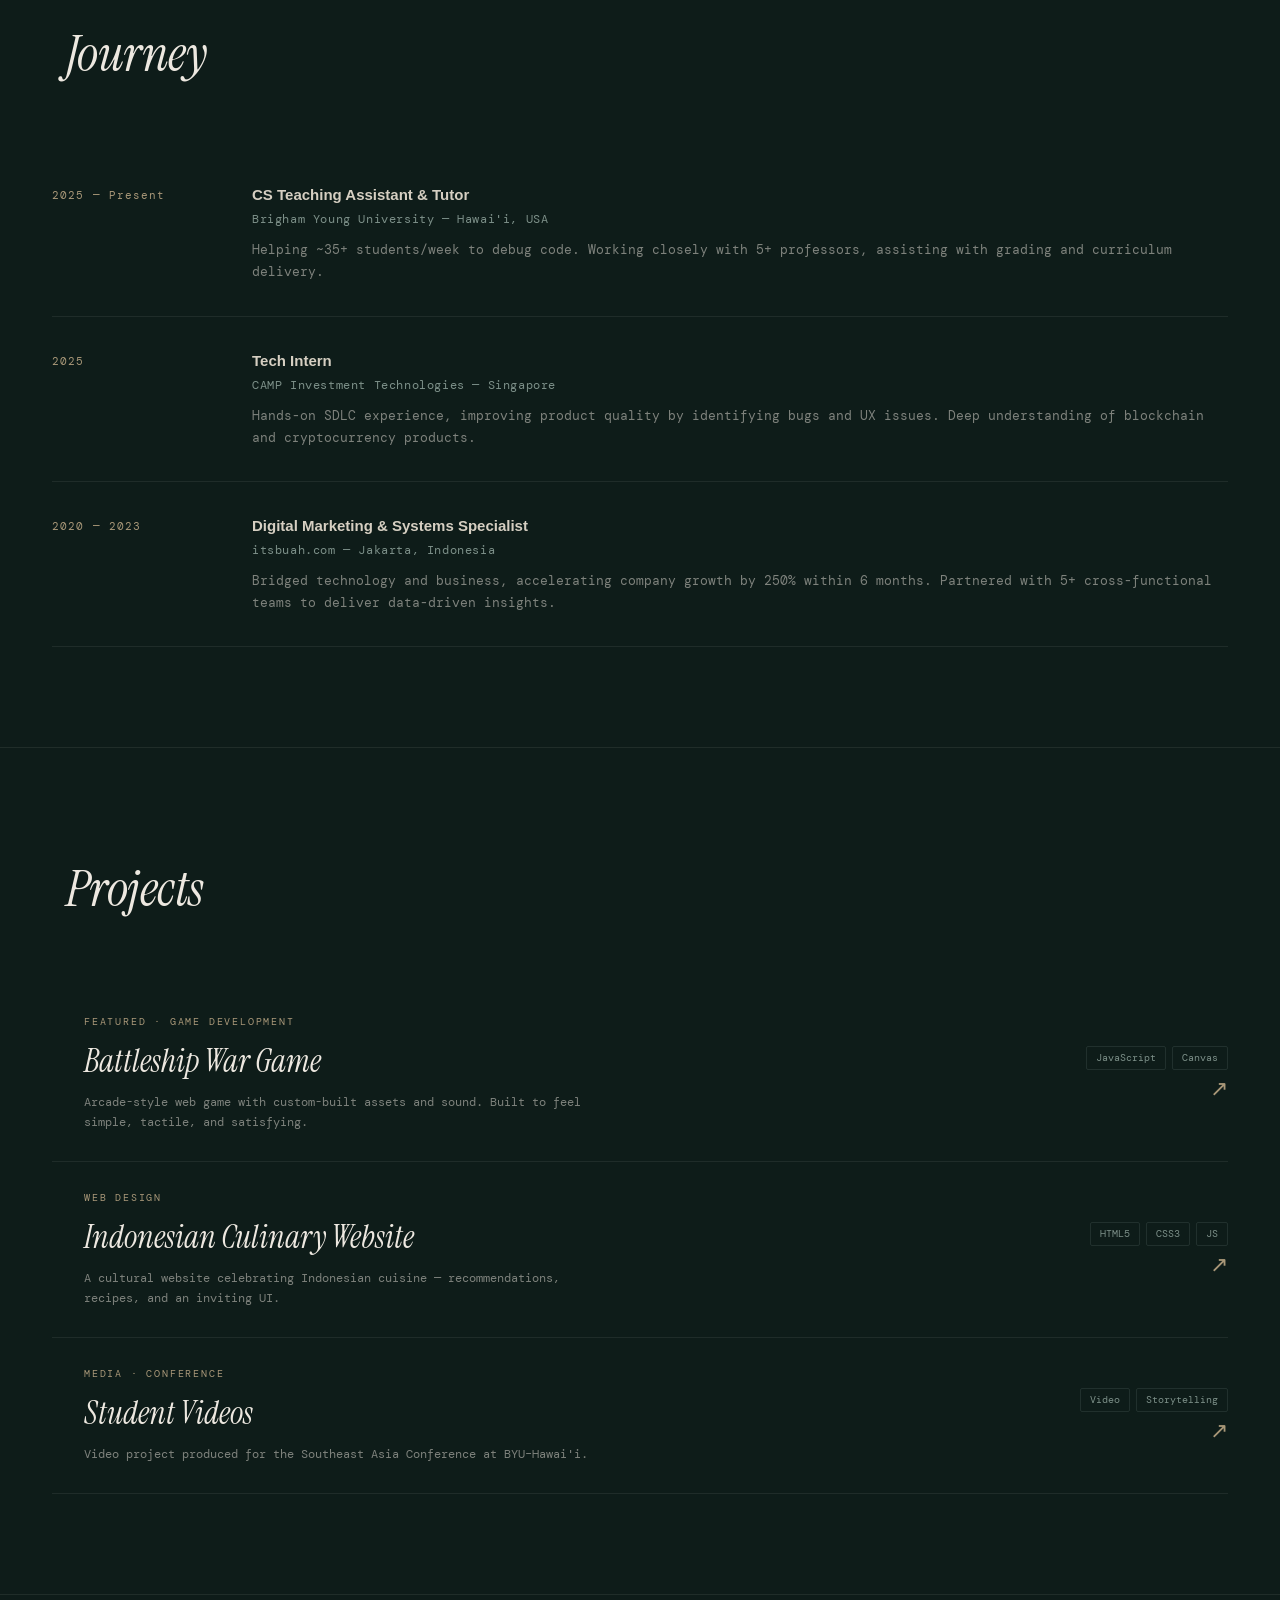
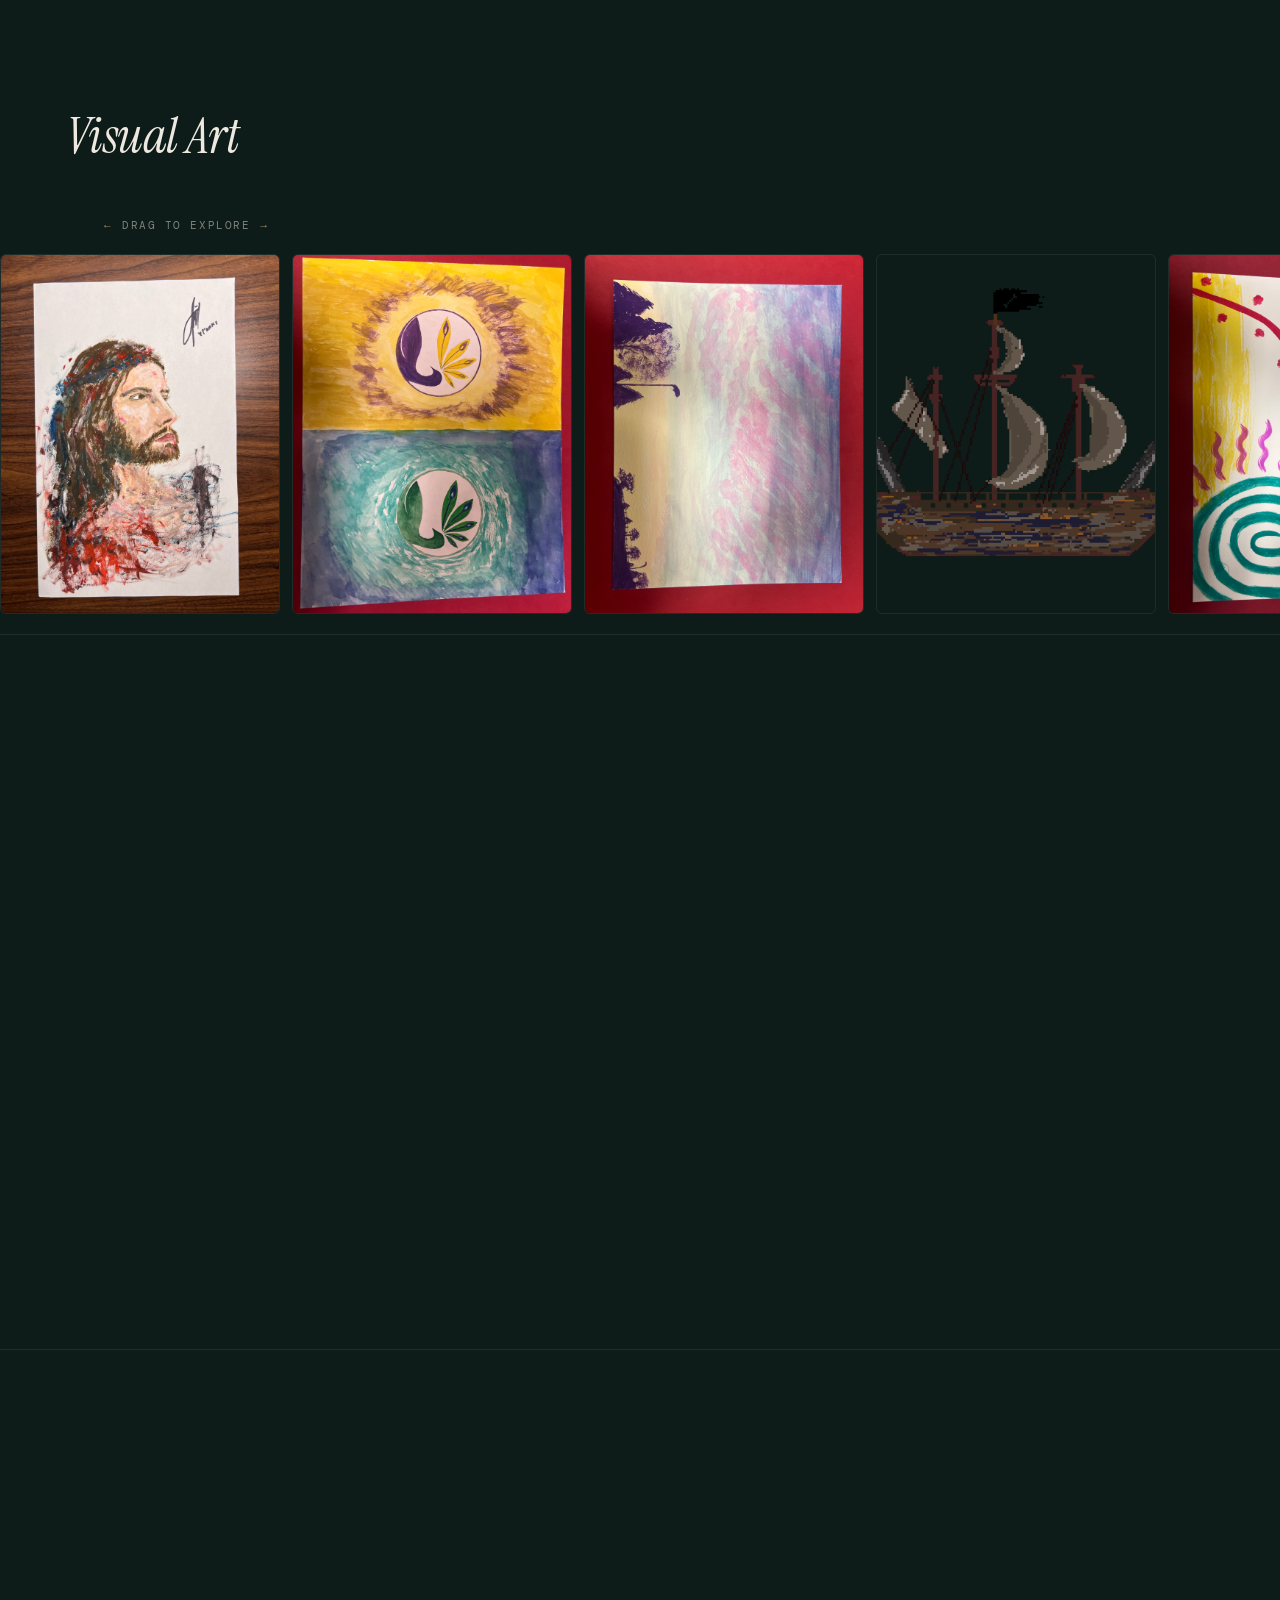
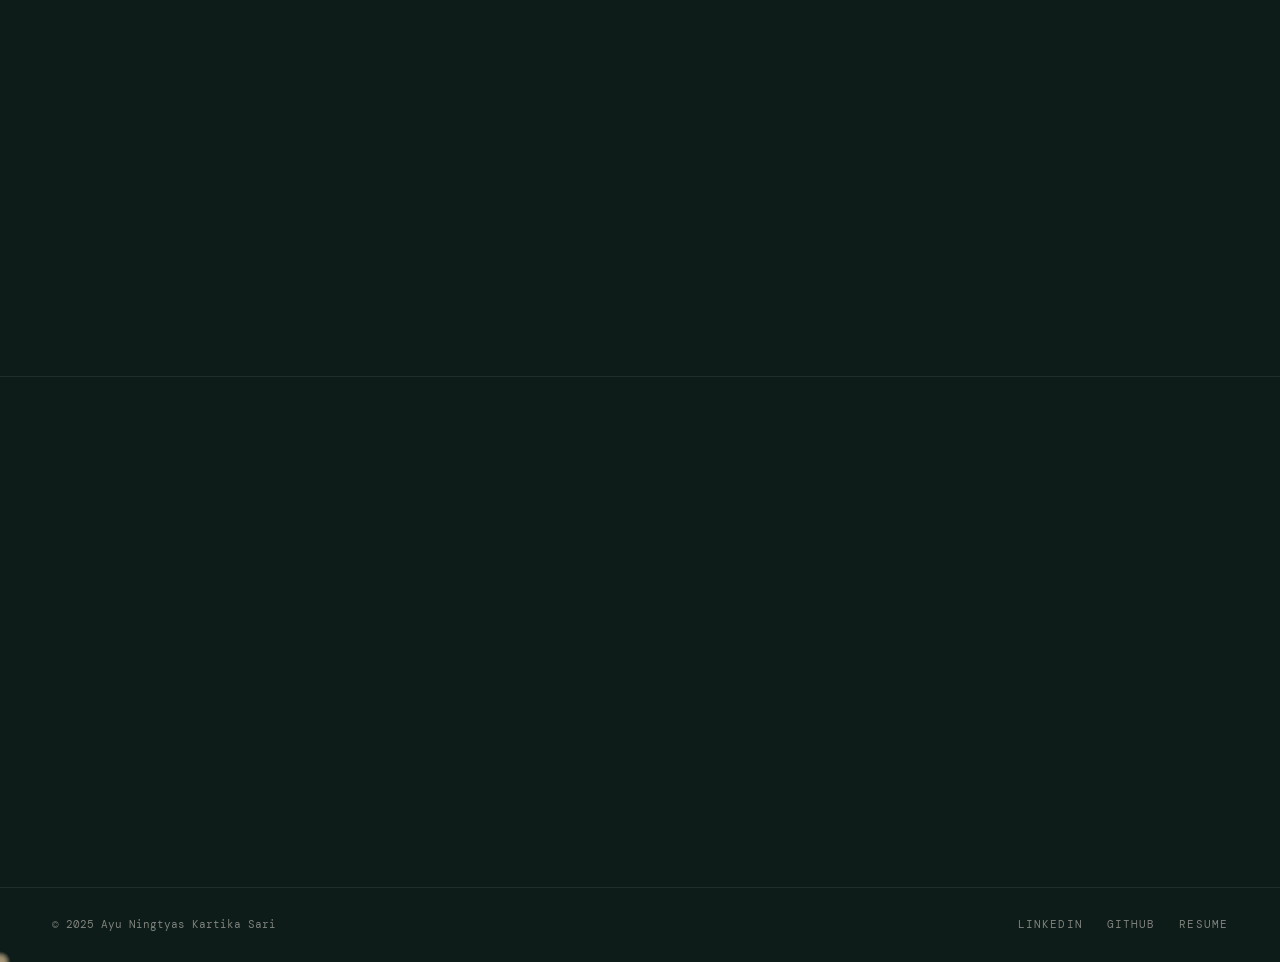
==== commit 90539e2e: "ddd" ====
--- a/index.html
+++ b/index.html
@@ -537,6 +537,7 @@
     <div class="art-card"><img src="assets/img1.jpeg" alt="Jesus Christ"  loading="lazy"><div class="art-card-cap">Jesus Christ</div></div>
     <div class="art-card"><img src="assets/img2.jpeg" alt="Twin Peacock"  loading="lazy"><div class="art-card-cap">Twin Peacock</div></div>
     <div class="art-card"><img src="assets/img3.jpeg" alt="Purple Sunset" loading="lazy"><div class="art-card-cap">Purple Sunset</div></div>
+    <div class="art-card"><img src="assets/shiptika.png" alt="BattleShip" loading="lazy"><div class="art-card-cap">BattleShip</div></div>
     <div class="art-card"><img src="assets/img4.jpeg" alt="Be You"        loading="lazy"><div class="art-card-cap">Be You</div></div>
     <div class="art-card"><img src="assets/img5.jpeg" alt="The Frog"      loading="lazy"><div class="art-card-cap">The Frog</div></div>
     <div class="art-card"><img src="assets/img7.jpeg" alt="Dreamer Cat"   loading="lazy"><div class="art-card-cap">Dreamer Cat</div></div>
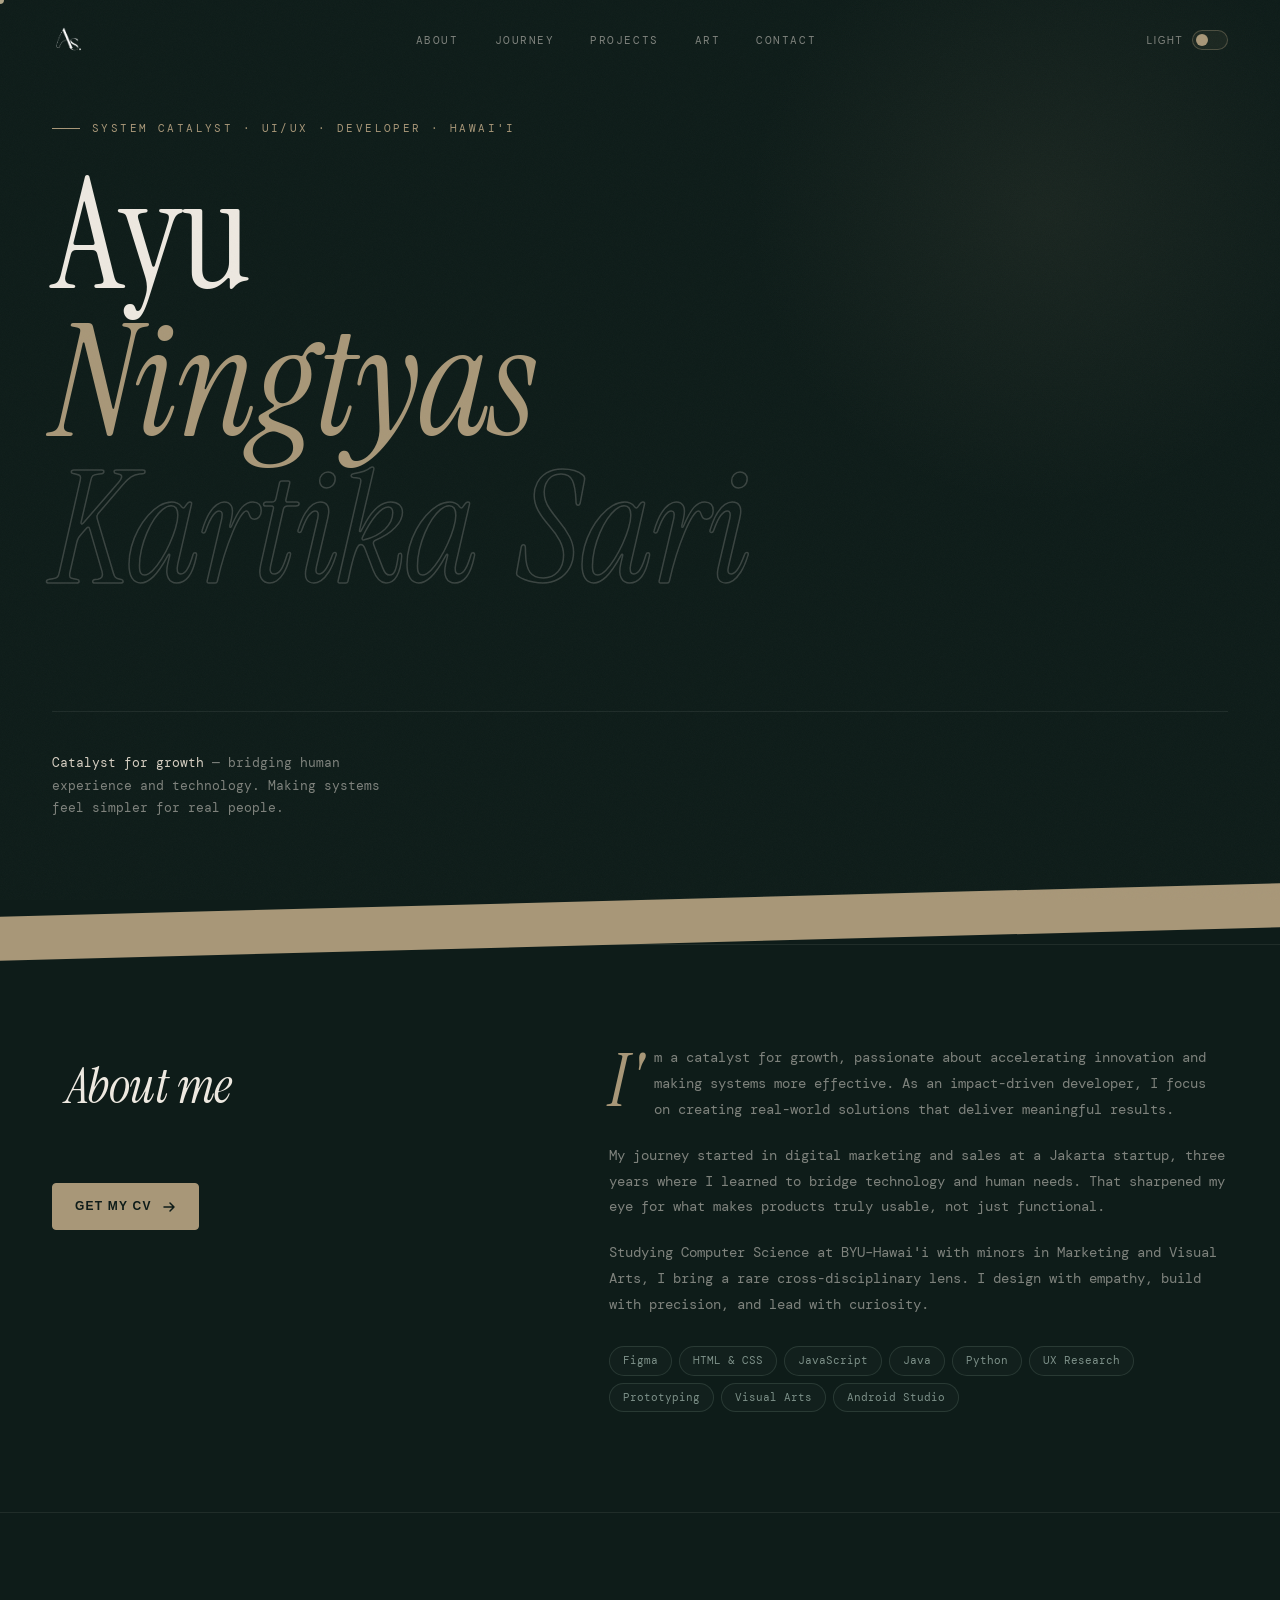
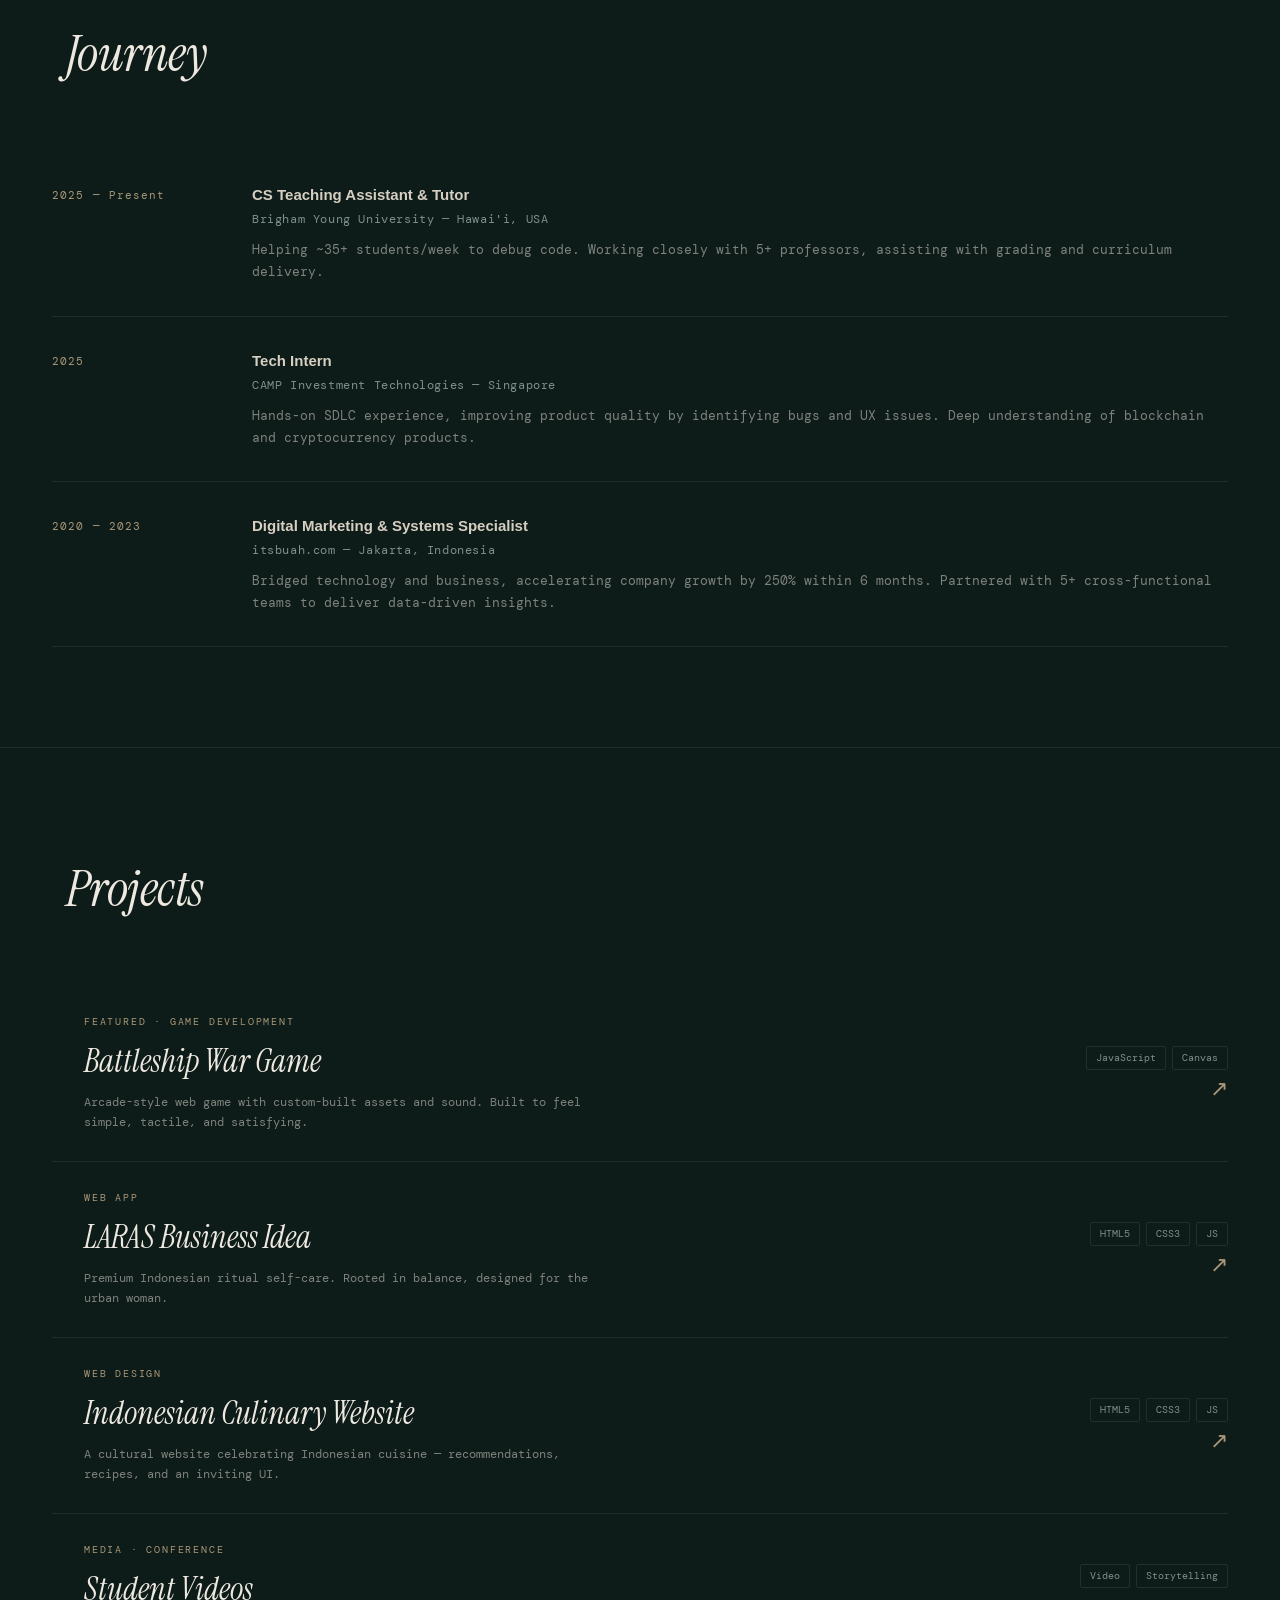
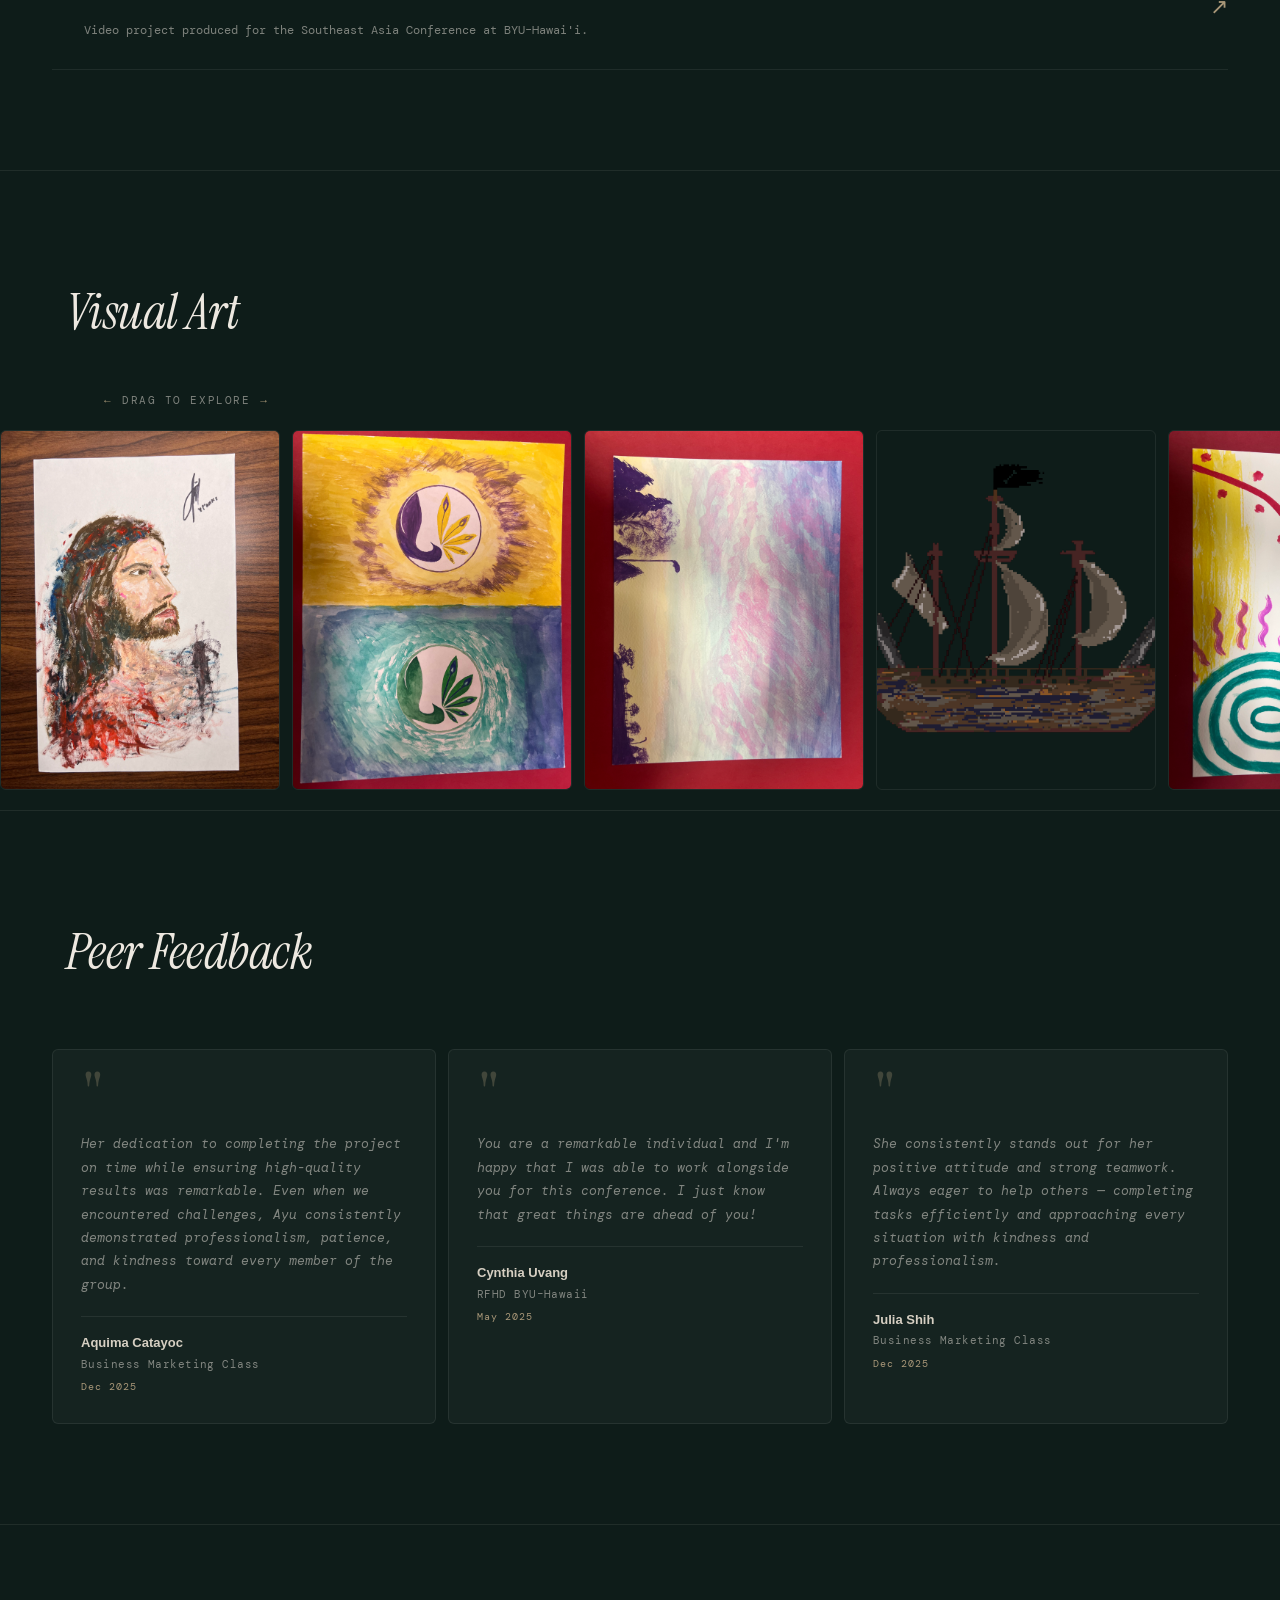
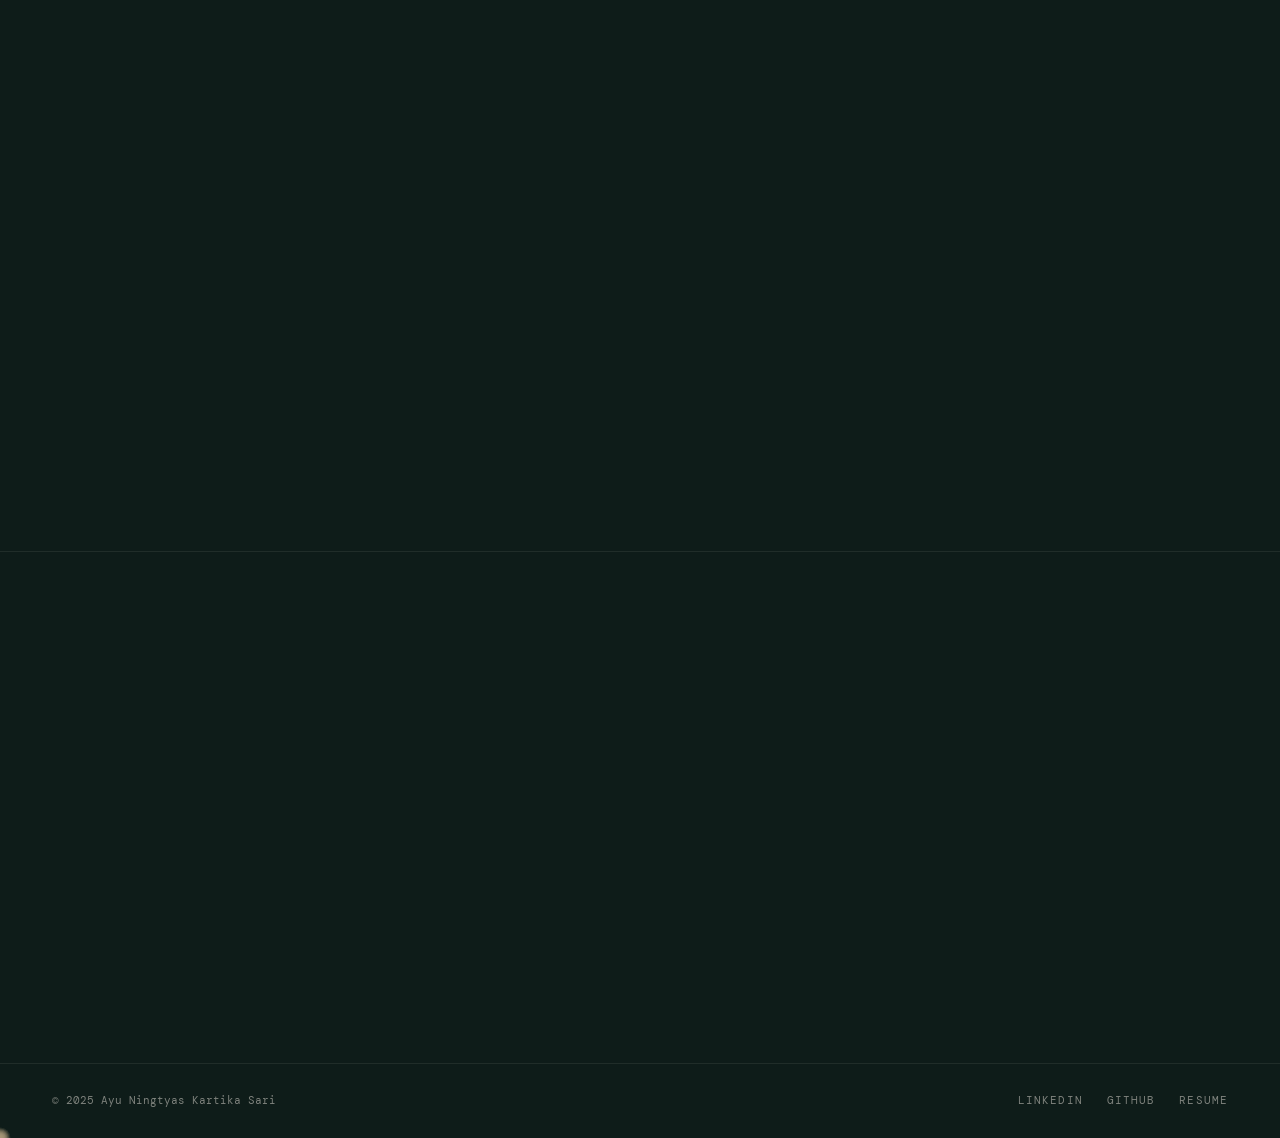
==== commit ce1c03fd: "ddd" ====
--- a/index.html
+++ b/index.html
@@ -105,12 +105,9 @@
 nav {
   position:fixed; top:0; left:0; right:0; z-index:500;
   padding:22px 52px; display:flex; align-items:center; justify-content:space-between;
-  /* Always cover the very top — extend background above with a pseudo-element */
   transition:padding .3s var(--ease), background .3s, backdrop-filter .3s;
   background:var(--nav-bg);
 }
-
-/* This pseudo-element fills any sub-pixel gap between top:0 and the nav visually */
 nav::before {
   content:"";
   position:absolute;
@@ -118,7 +115,6 @@
   background:inherit;
   pointer-events:none;
 }
-
 nav.stuck {
   padding:14px 52px;
   background:var(--nav-bg-stuck);
@@ -248,7 +244,7 @@
 .proj-list { display:grid; gap:0 }
 .proj-item {
   display:grid; grid-template-columns:1fr auto; align-items:center; gap:20px;
-  padding:28px 0; border-bottom:1px solid var(--line); cursor:none;
+  padding:28px 0; border-bottom:1px solid var(--line); cursor:pointer;
   position:relative; overflow:hidden; transition:padding-left .3s var(--ease);
 }
 .proj-item::after { content:""; position:absolute; inset:0; background:linear-gradient(90deg,rgba(168,151,120,.05),transparent); opacity:0; transition:opacity .3s }
@@ -264,8 +260,10 @@
 .proj-right { display:flex; flex-direction:column; align-items:flex-end; gap:8px }
 .proj-tags { display:flex; gap:6px; flex-wrap:wrap; justify-content:flex-end }
 .proj-tag { font-size:10px; color:var(--sage); border:1px solid rgba(125,144,137,.18); padding:3px 9px; border-radius:2px }
-.proj-arrow { font-size:1.4rem; color:var(--taupe); transition:transform .3s var(--spring), color .2s; line-height:1 }
+
+.proj-arrow { font-size:1.4rem; color:var(--taupe); transition:transform .3s var(--spring), color .2s; line-height:1; position:relative; z-index:2; }
 .proj-item:hover .proj-arrow { transform:translate(6px,-4px); color:var(--sand) }
+
 #proj-preview {
   position:fixed; width:220px; height:140px; border-radius:6px; overflow:hidden;
   pointer-events:none; z-index:600; opacity:0; transform:scale(.9) rotate(-3deg);
@@ -376,7 +374,6 @@
   .proj-item { grid-template-columns:1fr }
   .proj-right { align-items:flex-start; flex-direction:row; flex-wrap:wrap }
   #proj-preview { display:none }
-  .ctrl-btn { padding:7px 10px; font-size:10px }
 }
 @media(prefers-reduced-motion:reduce) { *,*::before,*::after { animation-duration:.01ms!important; transition-duration:.01ms!important } }
 </style>
@@ -488,7 +485,8 @@
   <div class="sec-row r"><span class="sec-num"></span><h2 class="sec-title" data-scramble data-i18n="sec_projects">Projects</h2></div>
   <div id="proj-preview"></div>
   <div class="proj-list">
-    <div class="proj-item r" data-preview="/assets/battleship.mp4" data-preview-type="video">
+
+    <div class="proj-item r" data-href="https://ayuningtyaskartikas.github.io/mybattleshipwar/main.html" data-preview="/assets/battleship.mp4" data-preview-type="video">
       <span class="proj-num"></span>
       <div class="proj-left">
         <div class="proj-cat" data-i18n="p1_cat">Featured · Game Development</div>
@@ -500,7 +498,21 @@
         <a href="https://ayuningtyaskartikas.github.io/mybattleshipwar/main.html" target="_blank" class="proj-arrow">↗</a>
       </div>
     </div>
-    <div class="proj-item r d1" data-preview="/assets/web.png" data-preview-type="img">
+
+    <div class="proj-item r d1" data-href="https://laras-indonesia.web.app/" data-preview="/assets/web.png" data-preview-type="img">
+      <span class="proj-num"></span>
+      <div class="proj-left">
+        <div class="proj-cat" data-i18n="p2_cat">Web App</div>
+        <div class="proj-name" data-i18n="p2_name">LARAS Business Idea</div>
+        <div class="proj-desc" data-i18n="p2_desc">Premium Indonesian ritual self-care. Rooted in balance, designed for the urban woman.</div>
+      </div>
+      <div class="proj-right">
+        <div class="proj-tags"><span class="proj-tag">HTML5</span><span class="proj-tag">CSS3</span><span class="proj-tag">JS</span></div>
+        <a href="https://cs401w2018.github.io/projects-ayuningtyaskartikas/final/indonesia-culinary/menu.html" target="_blank" class="proj-arrow">↗</a>
+      </div>
+    </div>
+
+    <div class="proj-item r d1" data-href="https://cs401w2018.github.io/projects-ayuningtyaskartikas/final/indonesia-culinary/menu.html" data-preview="/assets/web.png" data-preview-type="img">
       <span class="proj-num"></span>
       <div class="proj-left">
         <div class="proj-cat" data-i18n="p2_cat">Web Design</div>
@@ -512,7 +524,8 @@
         <a href="https://cs401w2018.github.io/projects-ayuningtyaskartikas/final/indonesia-culinary/menu.html" target="_blank" class="proj-arrow">↗</a>
       </div>
     </div>
-    <div class="proj-item r d2" data-preview="/assets/student.png" data-preview-type="img">
+
+    <div class="proj-item r d2" data-href="https://bg.byuh.edu/student-videos" data-preview="/assets/student.png" data-preview-type="img">
       <span class="proj-num"></span>
       <div class="proj-left">
         <div class="proj-cat" data-i18n="p3_cat">Media · Conference</div>
@@ -524,6 +537,7 @@
         <a href="https://bg.byuh.edu/student-videos" target="_blank" class="proj-arrow">↗</a>
       </div>
     </div>
+
   </div>
 </section>
 
@@ -775,6 +789,16 @@
 }, { passive: true });
 
 /* ══════════════════════════════════════════
+   CLICKABLE PROJECT CARDS
+══════════════════════════════════════════ */
+document.querySelectorAll('.proj-item[data-href]').forEach(item => {
+  item.addEventListener('click', e => {
+    if (e.target.closest('a')) return;
+    window.open(item.dataset.href, '_blank');
+  });
+});
+
+/* ══════════════════════════════════════════
    DRAG-TO-SCROLL ART GALLERY
 ══════════════════════════════════════════ */
 const track = document.getElementById('artTrack');
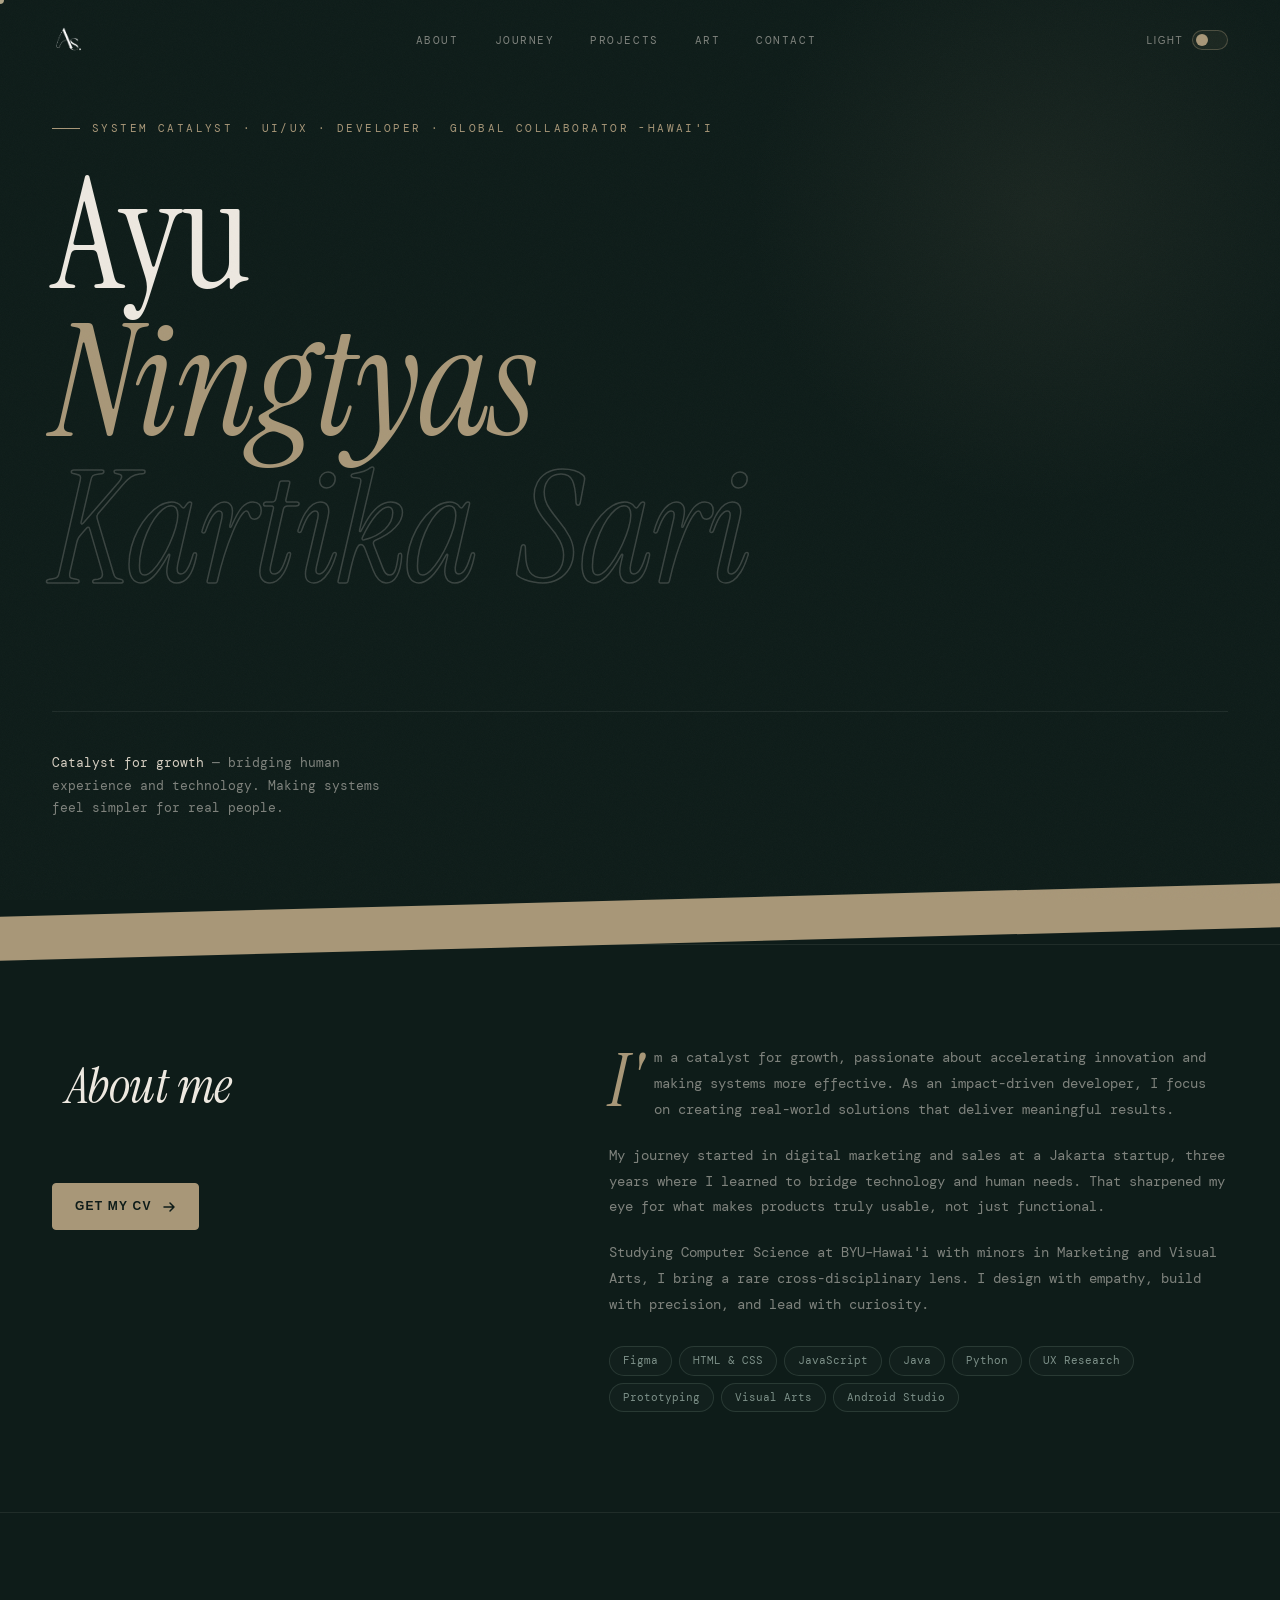
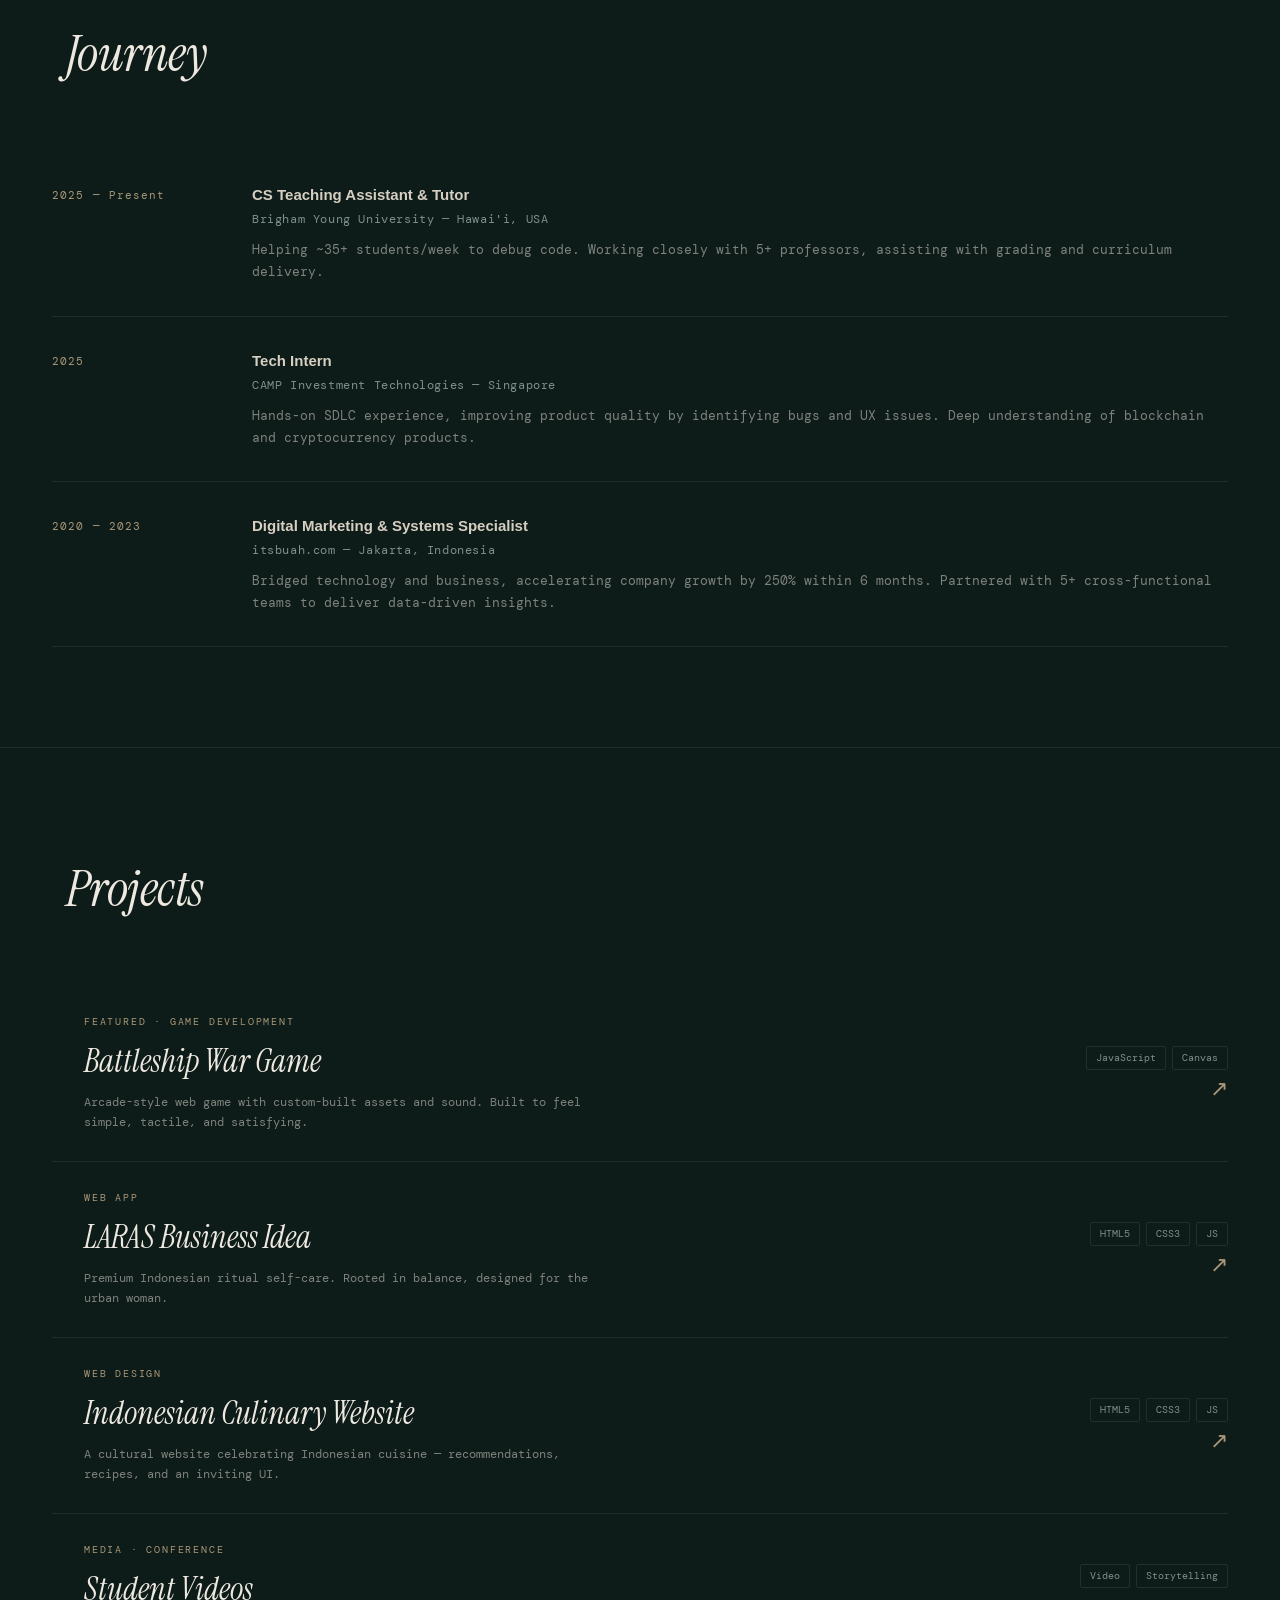
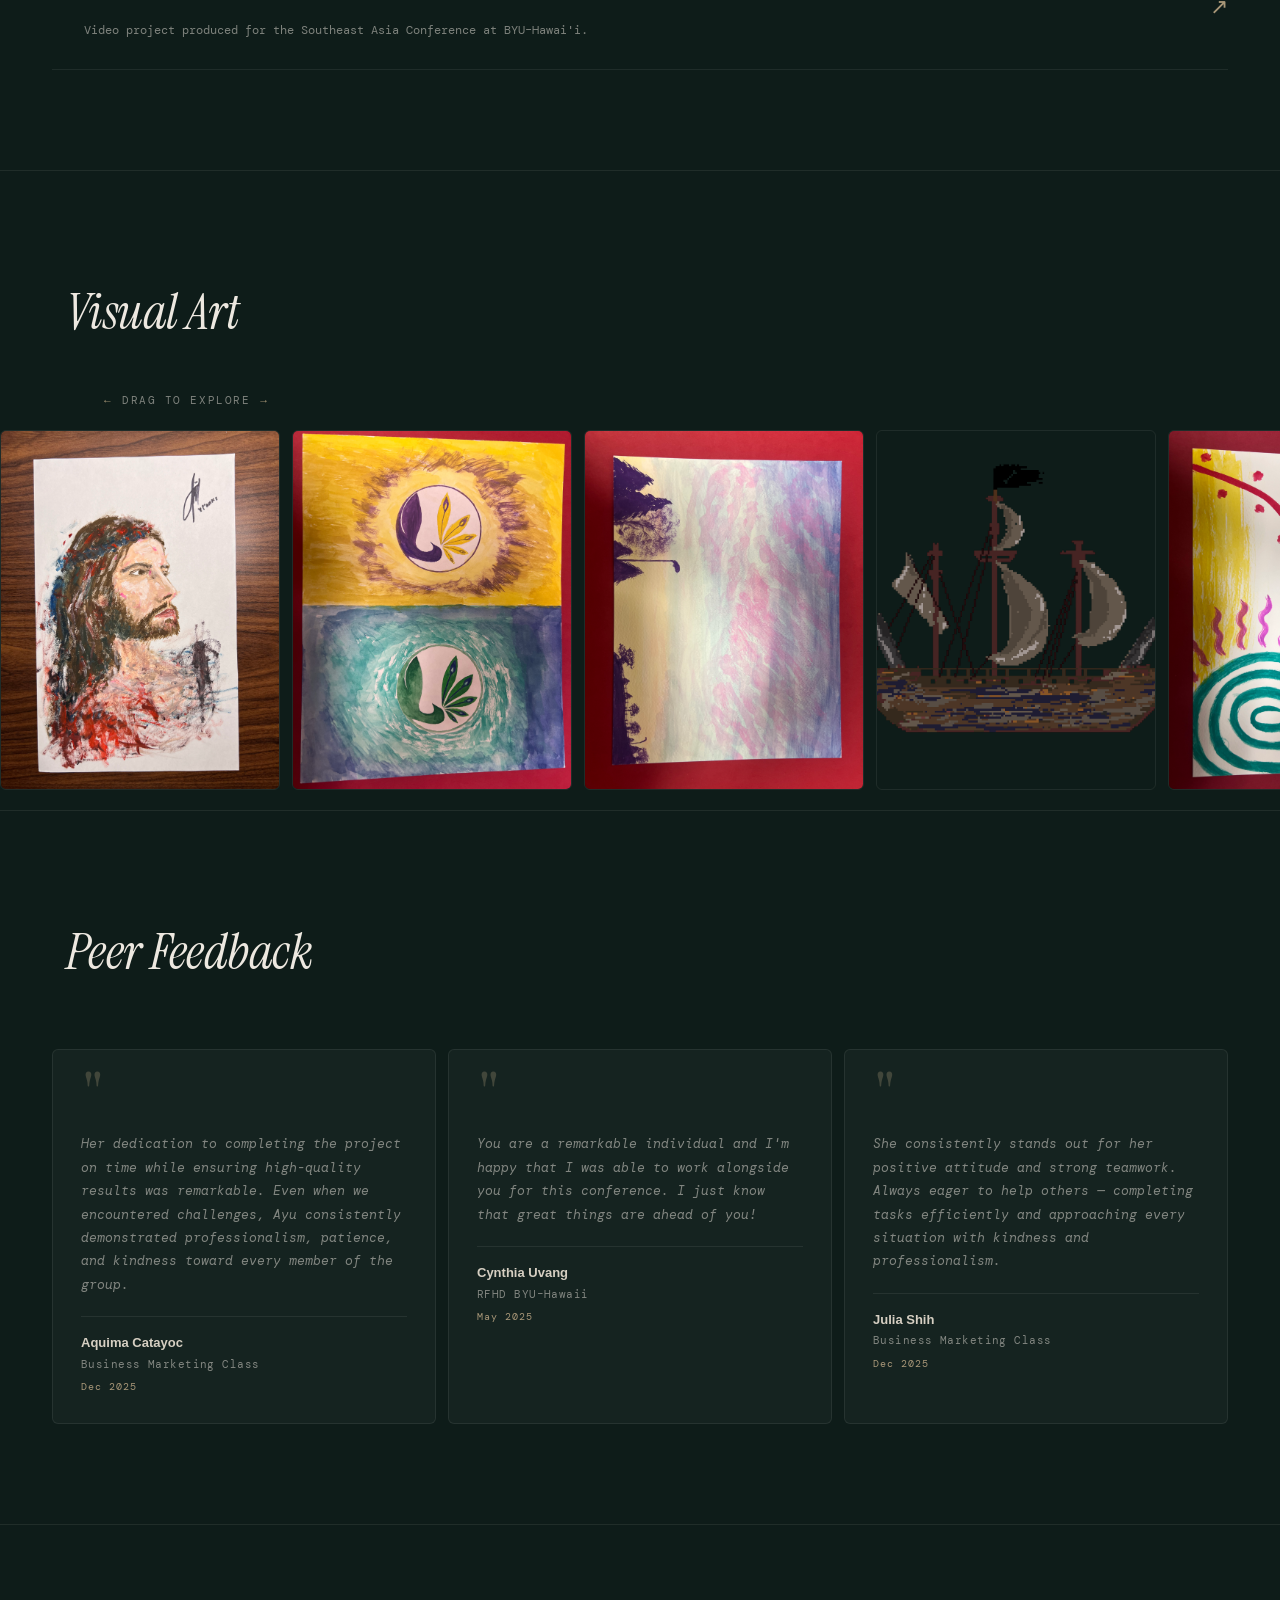
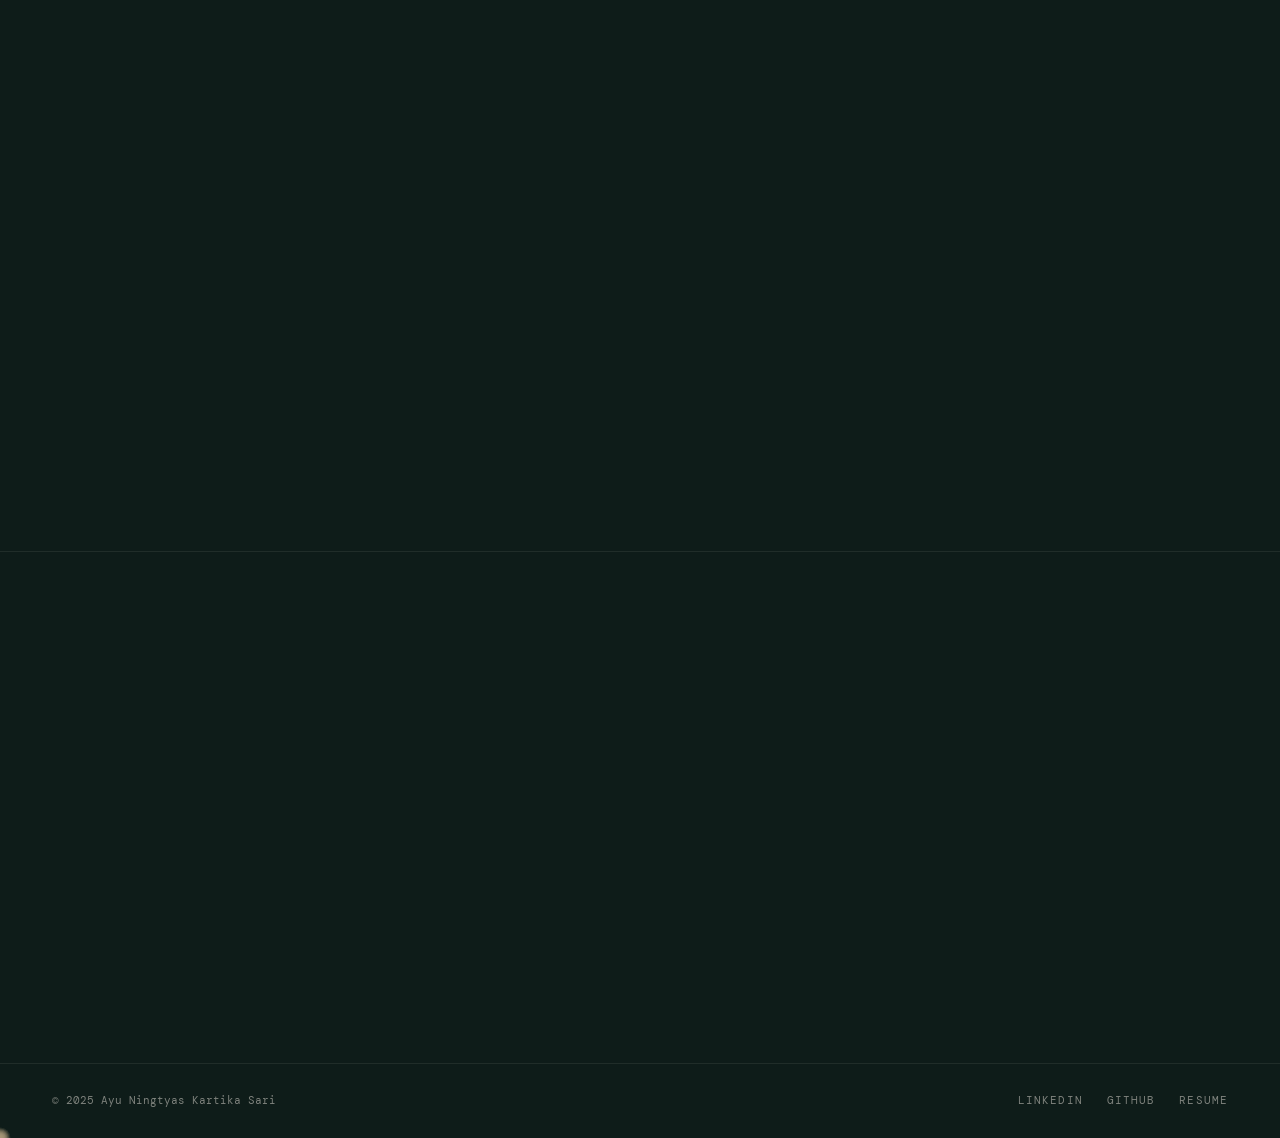
==== commit 44f2a51f: "ss" ====
--- a/index.html
+++ b/index.html
@@ -415,7 +415,7 @@
 <section class="hero" id="top">
   <div class="hero-blob" aria-hidden="true"></div>
   <div>
-    <p class="hero-tag" data-i18n="hero_tag">System Catalyst · UI/UX · Developer · Hawai'i</p>
+    <p class="hero-tag" data-i18n="hero_tag">System Catalyst · UI/UX · Developer · Global Collaborator -Hawai'i</p>
     <div class="mag-row row1" id="heroRow1" aria-label="Ayu"></div>
     <div class="mag-row row2" id="heroRow2" aria-label="Ningtyas"></div>
     <div class="mag-row row3" id="heroRow3" aria-label="Kartika Sari"></div>
